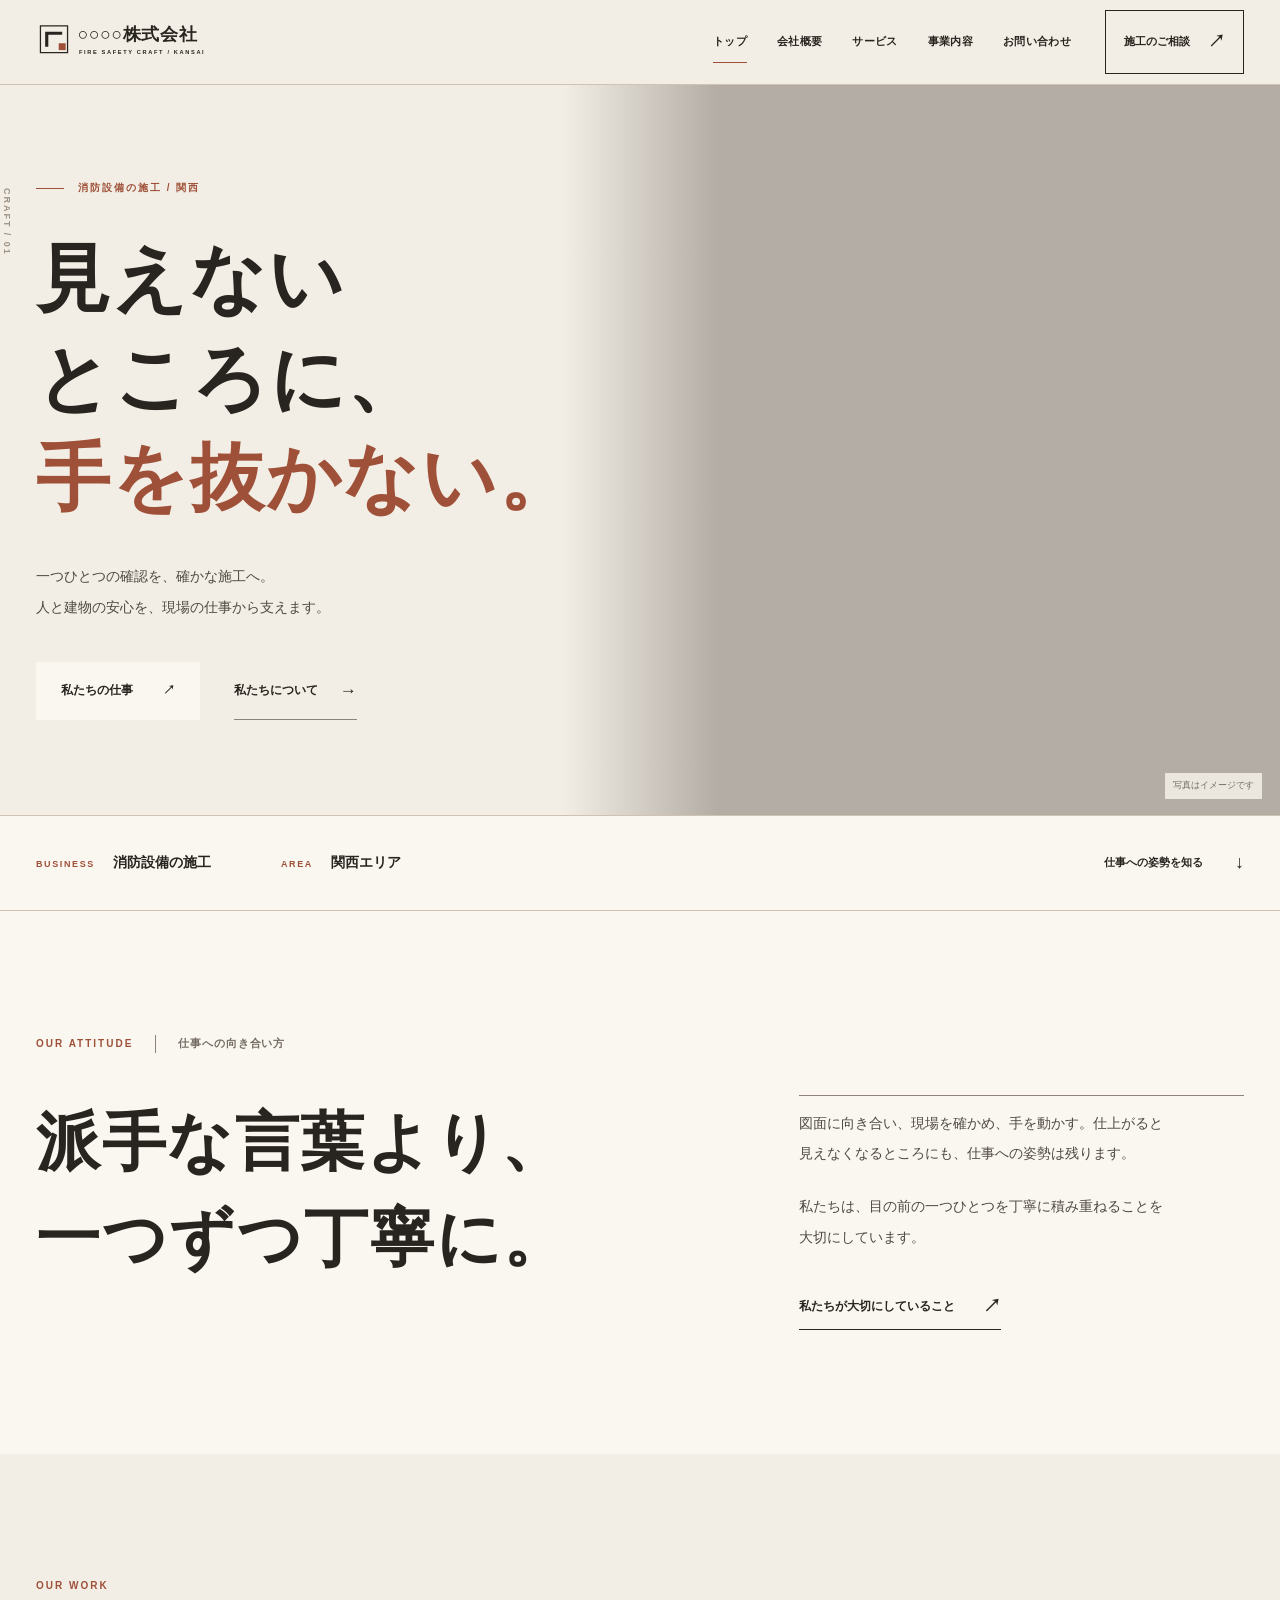
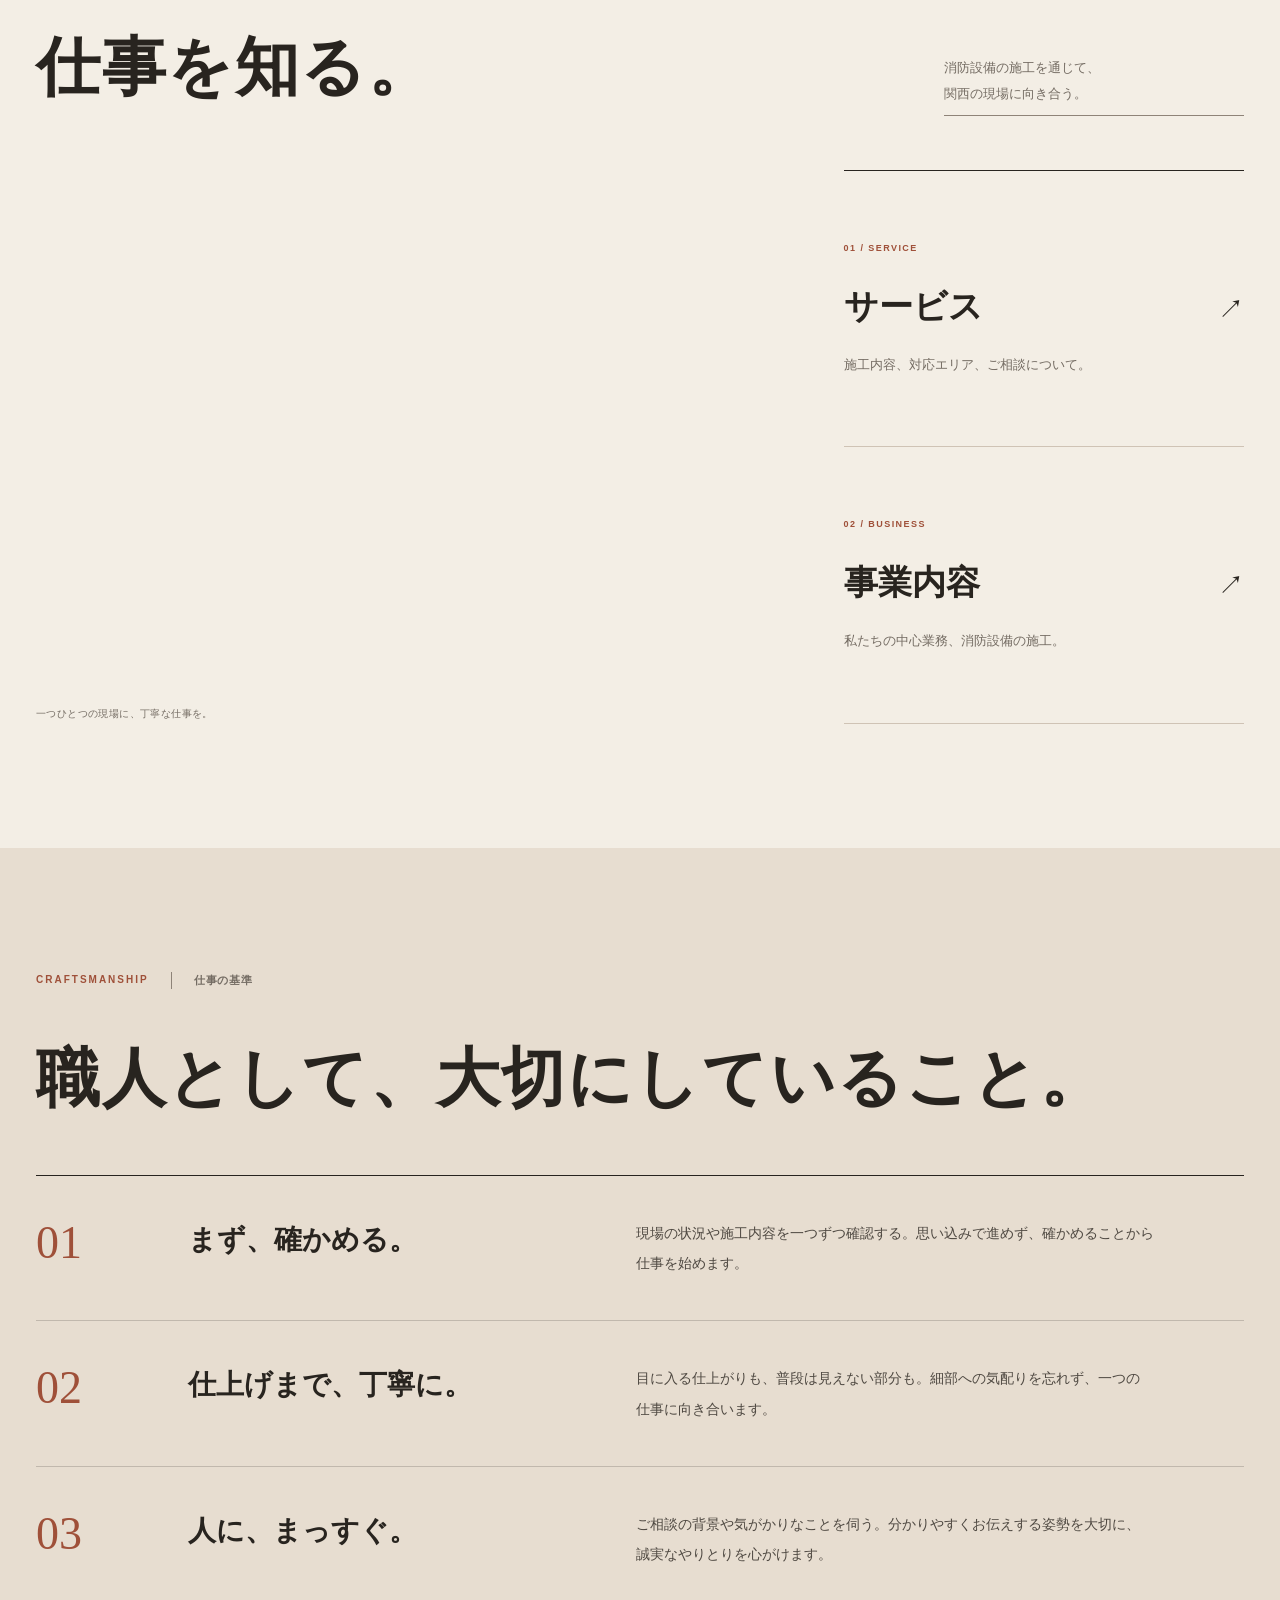
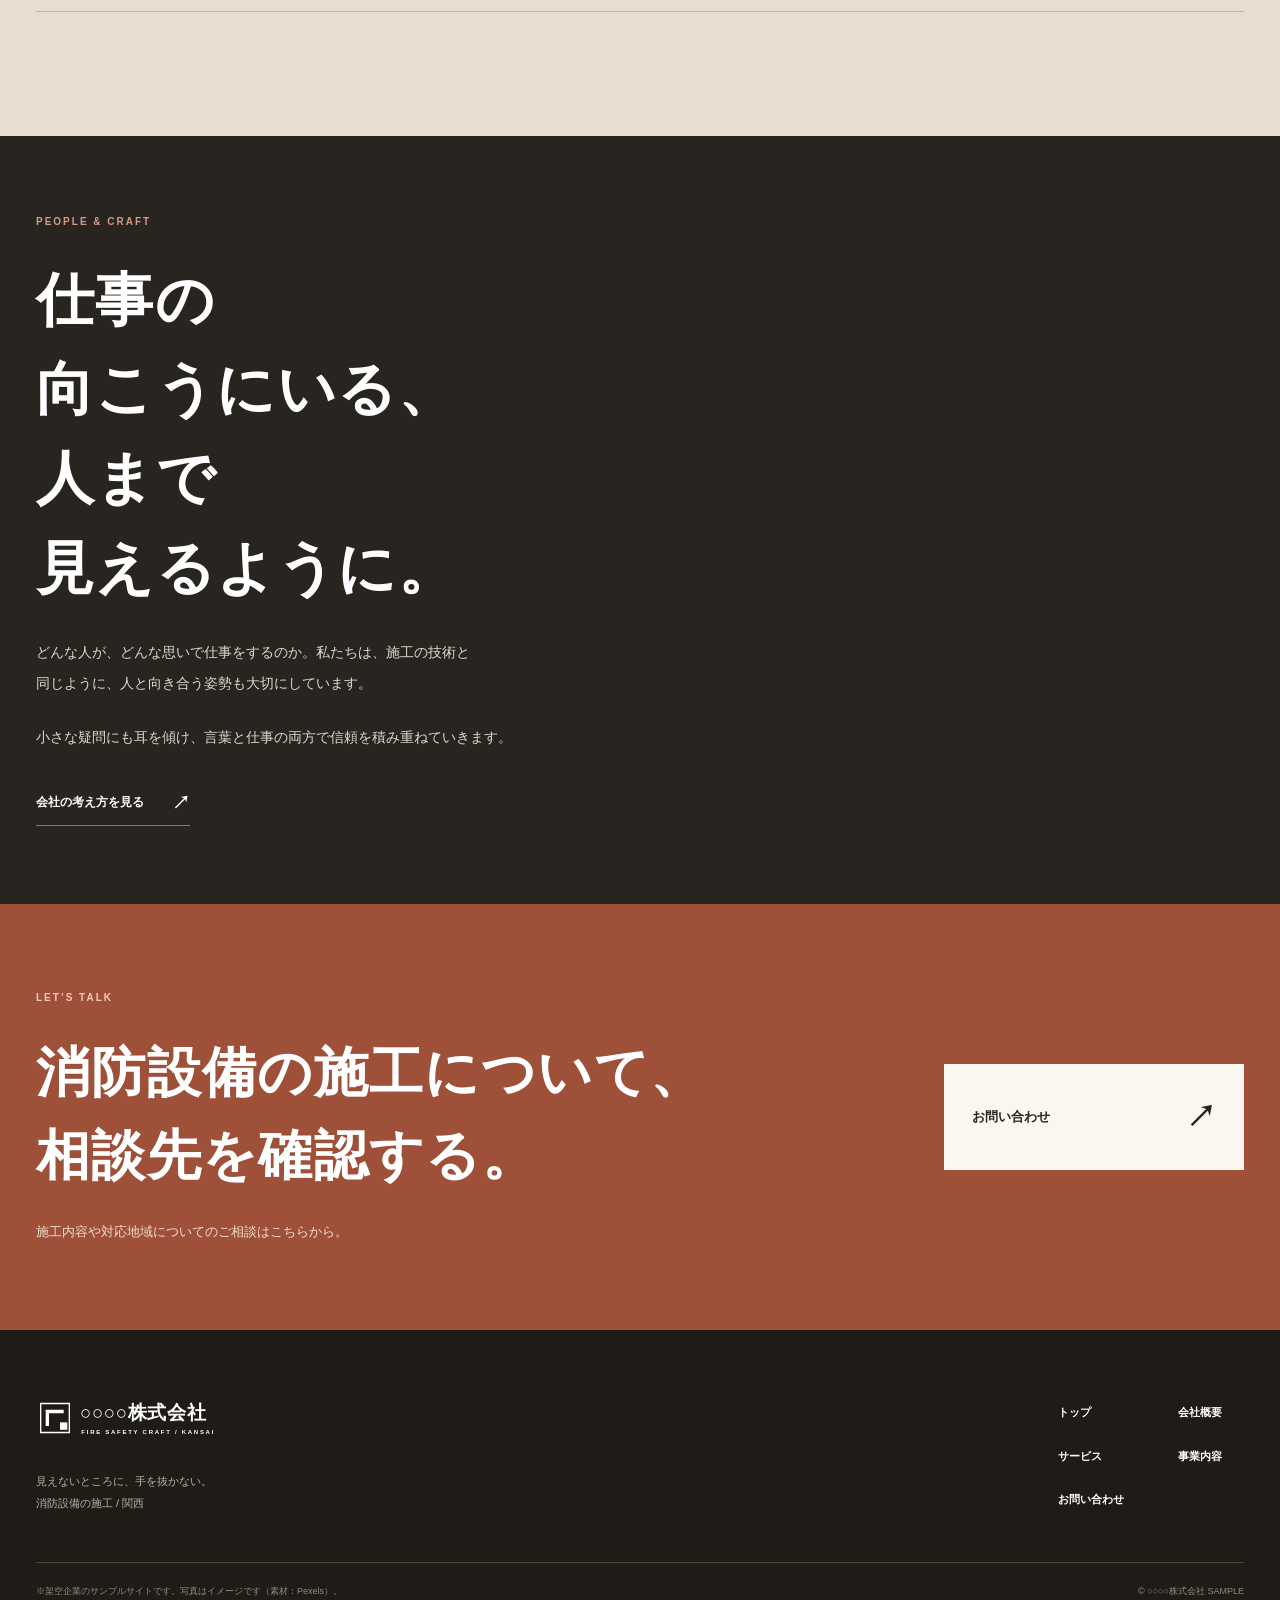
==== index.html @ c68658fa "index.html を新しい職人企業デザインへ切替" ====
<!doctype html>
<html lang="ja">
<head>
  <meta charset="utf-8">
  <meta name="viewport" content="width=device-width, initial-scale=1">
  <meta name="description" content="○○○○株式会社の消防設備施工会社サンプルサイト。関西エリアを想定した消防設備施工会社のWeb制作サンプルです。">
  <meta name="theme-color" content="#28241f">
  <title>○○○○株式会社 | 消防設備施工会社サンプル</title>
  <link rel="icon" href="assets/logo.svg?v=20260918-craft3" type="image/svg+xml">
  <link rel="stylesheet" href="css/style.css?v=20260918-craft3">
  <link rel="stylesheet" href="css/japanese-wrap.css?v=20260918-craft">
</head>
<body>
<a class="skip-link" href="#main">本文へ移動</a>
<header class="site-header">
  <div class="container header-inner">
    <a class="logo" href="index.html"><img src="assets/logo.svg?v=20260918-craft3" alt="○○○○株式会社" width="390" height="80"></a>
    <nav class="site-nav" id="site-nav" aria-label="メインナビゲーション"><a href="index.html" aria-current="page">トップ</a><a href="about.html">会社概要</a><a href="service.html">サービス</a><a href="business.html">事業内容</a><a href="contact.html">お問い合わせ</a></nav>
    <a class="header-contact" href="contact.html">施工のご相談<span aria-hidden="true">↗</span></a>
    <button class="menu-button" type="button" aria-controls="site-nav" aria-label="メニューを開閉" aria-expanded="false"><span class="menu-lines" aria-hidden="true"></span>MENU</button>
  </div>
</header>
<main id="main">
  <section class="craft-hero" aria-label="仕事への姿勢">
    <div class="hero-image" role="img" aria-label="現場で施工に向き合う職人のイメージ写真"></div>
    <div class="container hero-inner"><div class="hero-copy">
      <p class="eyebrow"><span class="eyebrow-rule" aria-hidden="true"></span>消防設備の施工 / 関西</p>
      <h1 class="jp-flow"><span class="jp-phrase"><span class="jp-part">見えない</span><wbr><span class="jp-part">ところに、</span></span><wbr><span class="jp-phrase"><em>手を抜かない。</em></span></h1>
      <p class="hero-lead">一つひとつの確認を、確かな施工へ。<br>人と建物の安心を、現場の仕事から支えます。</p>
      <div class="hero-actions"><a class="button button-light" href="business.html">私たちの仕事<span aria-hidden="true">↗</span></a><a class="hero-text-link" href="about.html">私たちについて<span aria-hidden="true">→</span></a></div>
    </div></div>
    <span class="hero-photo-credit">写真はイメージです</span>
  </section>
  <div class="hero-strip"><div class="container hero-strip-inner"><div><span>BUSINESS</span><strong>消防設備の施工</strong></div><div><span>AREA</span><strong>関西エリア</strong></div><a class="hero-strip-link" href="#philosophy">仕事への姿勢を知る<span aria-hidden="true">↓</span></a></div></div>

  <section class="section introduction" id="philosophy"><div class="container">
    <p class="eyebrow section-eyebrow">OUR ATTITUDE <span>仕事への向き合い方</span></p>
    <div class="statement-layout"><div class="philosophy-copy"><h2 class="jp-flow"><span class="jp-phrase"><span class="jp-part">派手な</span><wbr><span class="jp-part">言葉より、</span></span><wbr><span class="jp-phrase"><span class="jp-part">一つずつ</span><wbr><span class="jp-part">丁寧に。</span></span></h2></div><div class="statement-body"><p>図面に向き合い、現場を確かめ、手を動かす。仕上がると見えなくなるところにも、仕事への姿勢は残ります。</p><p>私たちは、目の前の一つひとつを丁寧に積み重ねることを大切にしています。</p><a class="text-link" href="about.html">私たちが大切にしていること<span aria-hidden="true">↗</span></a></div></div>
  </div></section>

  <section class="section work-section"><div class="container">
    <div class="section-heading"><div><p class="eyebrow">OUR WORK</p><h2 class="section-title jp-flow"><span class="jp-phrase">仕事を知る。</span></h2></div><p>消防設備の施工を通じて、<br>関西の現場に向き合う。</p></div>
    <div class="work-grid"><figure class="work-figure"><div class="work-image" role="img" aria-label="設備の施工をイメージした写真"></div><figcaption>一つひとつの現場に、丁寧な仕事を。</figcaption></figure><div class="work-links">
      <a class="work-link" href="service.html"><span class="work-number">01 / SERVICE</span><h3>サービス</h3><p>施工内容、対応エリア、ご相談について。</p><span class="work-arrow" aria-hidden="true">↗</span></a>
      <a class="work-link" href="business.html"><span class="work-number">02 / BUSINESS</span><h3>事業内容</h3><p>私たちの中心業務、消防設備の施工。</p><span class="work-arrow" aria-hidden="true">↗</span></a>
    </div></div>
  </div></section>

  <section class="section values-section"><div class="container">
    <p class="eyebrow section-eyebrow">CRAFTSMANSHIP <span>仕事の基準</span></p><h2 class="section-title jp-flow"><span class="jp-phrase">職人として、</span><wbr><span class="jp-phrase"><span class="jp-part">大切に</span><wbr><span class="jp-part">していること。</span></span></h2>
    <div class="principles">
      <article class="principle"><span class="principle-number" aria-hidden="true">01</span><h3>まず、確かめる。</h3><p>現場の状況や施工内容を一つずつ確認する。思い込みで進めず、確かめることから仕事を始めます。</p></article>
      <article class="principle"><span class="principle-number" aria-hidden="true">02</span><h3>仕上げまで、丁寧に。</h3><p>目に入る仕上がりも、普段は見えない部分も。細部への気配りを忘れず、一つの仕事に向き合います。</p></article>
      <article class="principle"><span class="principle-number" aria-hidden="true">03</span><h3>人に、まっすぐ。</h3><p>ご相談の背景や気がかりなことを伺う。分かりやすくお伝えする姿勢を大切に、誠実なやりとりを心がけます。</p></article>
    </div>
  </div></section>

  <section class="people-section"><div class="container people-grid"><div class="person-copy"><div class="person-copy-inner"><p class="eyebrow">PEOPLE & CRAFT</p><h2 class="jp-flow"><span class="jp-phrase"><span class="jp-part">仕事の</span><wbr><span class="jp-part">向こうにいる、</span></span><wbr><span class="jp-phrase"><span class="jp-part">人まで</span><wbr><span class="jp-part">見えるように。</span></span></h2><p>どんな人が、どんな思いで仕事をするのか。私たちは、施工の技術と同じように、人と向き合う姿勢も大切にしています。</p><p>小さな疑問にも耳を傾け、言葉と仕事の両方で信頼を積み重ねていきます。</p><a class="text-link text-link-light" href="about.html">会社の考え方を見る<span aria-hidden="true">↗</span></a></div></div><div class="people-photo" role="img" aria-label="仕事に向き合う職人のイメージ写真"></div></div></section>
  <section class="cta"><div class="container cta-inner"><div><p class="eyebrow">LET’S TALK</p><h2 class="jp-flow"><span class="jp-phrase"><span class="jp-part">消防設備の</span><wbr><span class="jp-part">施工について、</span></span><wbr><span class="jp-phrase"><span class="jp-part">相談先を</span><wbr><span class="jp-part">確認する。</span></span></h2><p>施工内容や対応地域についてのご相談はこちらから。</p></div><a class="action-link" href="contact.html"><span>お問い合わせ</span><span class="action-arrow" aria-hidden="true">↗</span></a></div></section>

</main>
<footer class="site-footer">
  <div class="container">
    <div class="footer-main">
      <div class="footer-brand"><a class="footer-logo" href="index.html"><img src="assets/logo.svg?v=20260918-craft3" alt="○○○○株式会社" width="390" height="80"></a><p>見えないところに、手を抜かない。<br>消防設備の施工 / 関西</p></div>
      <nav class="footer-nav" aria-label="フッターナビ"><a href="index.html" aria-current="page">トップ</a><a href="about.html">会社概要</a><a href="service.html">サービス</a><a href="business.html">事業内容</a><a href="contact.html">お問い合わせ</a></nav>
    </div>
    <div class="footer-bottom"><p>※架空企業のサンプルサイトです。写真はイメージです（素材：Pexels）。</p><p>© ○○○○株式会社 SAMPLE</p></div>
  </div>
</footer>
<script src="js/main.js"></script>
</body>
</html>
---- css/style.css ----
:root{
  --paper:#f3eee5;
  --paper-soft:#faf7f1;
  --paper-deep:#e7ddd0;
  --ink:#28241f;
  --ink-soft:#4f4942;
  --muted:#746c63;
  --rust:#9f5039;
  --rust-dark:#7e3d2c;
  --line:#cfc3b5;
  --line-dark:#8e8378;
  --white:#fffdf9;
  --max:1280px;
  --body-font:"Yu Gothic","Hiragino Kaku Gothic ProN",Meiryo,sans-serif;
  --display-font:"Yu Mincho","Hiragino Mincho ProN","Hiragino Mincho Pro",serif;
}
*{box-sizing:border-box}
html{scroll-behavior:smooth;scroll-padding-top:96px}
body{margin:0;background:var(--paper);color:var(--ink);font-family:var(--body-font);line-height:1.95;-webkit-font-smoothing:antialiased}
a{color:inherit;text-decoration:none}
img{display:block;max-width:100%;height:auto}
button,input,textarea{font:inherit}
button{cursor:pointer}
figure,dl,p{margin:0}
h1,h2,h3{margin:0;color:inherit}
h1,h2{font-family:var(--display-font);font-weight:600;letter-spacing:.025em}
h3{font-family:var(--body-font);font-weight:700}
.container{width:min(calc(100% - 72px),var(--max));margin-inline:auto}
.section{padding:124px 0}
.section-title{font-size:clamp(38px,5vw,64px);line-height:1.5}
.eyebrow{margin:0 0 26px;color:var(--rust);font-size:10px;line-height:1.6;font-weight:700;letter-spacing:.2em}
.section-eyebrow{display:flex;align-items:center;gap:22px;margin-bottom:42px;color:var(--rust)}
.section-eyebrow>span{padding-left:22px;border-left:1px solid var(--line-dark);color:var(--muted);font-size:11px;letter-spacing:.08em}
.lead{max-width:760px;margin-top:28px;color:var(--ink-soft);font-size:15px;line-height:2.15}
.sample-note{padding:16px 18px;border-left:2px solid var(--rust);background:transparent;color:var(--muted);font-size:12px;line-height:1.9}
.skip-link{position:fixed;top:10px;left:14px;z-index:1000;padding:9px 14px;background:var(--ink);color:#fff;transform:translateY(-160%)}
.skip-link:focus{transform:translateY(0)}
a:focus-visible,button:focus-visible,input:focus-visible,textarea:focus-visible{outline:3px solid var(--rust);outline-offset:4px}

.text-link{display:inline-flex;align-items:center;justify-content:space-between;gap:28px;padding:10px 0;border-bottom:1px solid currentColor;color:var(--ink);font-size:12px;font-weight:700}
.text-link span{font-size:18px;line-height:1;transition:transform .2s}
.text-link:hover span{transform:translate(3px,-3px)}
.button{display:inline-flex;align-items:center;justify-content:space-between;gap:30px;min-height:58px;padding:16px 24px;border:1px solid var(--ink);background:transparent;color:var(--ink);font-size:12px;font-weight:700}
.button-dark{background:var(--ink);color:#fff}
.button-light{background:var(--paper-soft);color:var(--ink);border-color:var(--paper-soft)}

/* header */
.site-header{position:sticky;top:0;z-index:50;background:rgba(243,238,229,.96);border-bottom:1px solid var(--line);backdrop-filter:blur(10px)}
.header-inner{display:grid;grid-template-columns:auto minmax(0,1fr) auto;align-items:center;gap:34px;min-height:84px}
.logo img{width:246px}
.site-nav{display:flex;align-items:center;justify-content:flex-end;gap:30px}
.site-nav a{position:relative;padding:31px 0;font-size:11px;font-weight:700;letter-spacing:.03em}
.site-nav a::after{content:"";position:absolute;left:0;right:0;bottom:21px;height:1px;background:var(--rust);transform:scaleX(0);transform-origin:left;transition:transform .2s}
.site-nav a:hover::after,.site-nav a[aria-current="page"]::after{transform:scaleX(1)}
.header-contact{display:inline-flex;align-items:center;gap:18px;padding:14px 18px;border:1px solid var(--ink);font-size:11px;font-weight:700;white-space:nowrap;transition:.2s}
.header-contact:hover{background:var(--ink);color:#fff}
.header-contact span{font-size:17px}
.menu-button{display:none;align-items:center;gap:9px;padding:12px 0 12px 12px;border:0;background:none;color:var(--ink);font-size:10px;font-weight:700;letter-spacing:.1em}
.menu-lines{width:21px;height:10px;border-top:1px solid currentColor;border-bottom:1px solid currentColor}

/* top hero: text and photograph are treated like an editorial spread */
.craft-hero{position:relative;min-height:730px;overflow:hidden;background:var(--paper);color:var(--ink)}
.hero-image{position:absolute;inset:0 0 0 auto;width:56%;background-color:#b7afa5;background-image:url("https://images.pexels.com/photos/8961695/pexels-photo-8961695.jpeg?auto=compress&dpr=1&w=1800");background-size:cover;background-position:center 42%;filter:saturate(.72) contrast(.96)}
.craft-hero::after{content:"";position:absolute;top:0;bottom:0;left:44%;width:12%;background:linear-gradient(90deg,var(--paper),rgba(243,238,229,0));pointer-events:none}
.hero-inner{position:relative;z-index:2;display:flex;align-items:center;min-height:730px;padding-block:92px}
.hero-copy{position:relative;width:49%;max-width:650px;padding-right:48px}
.hero-copy::before{content:"CRAFT / 01";position:absolute;left:-34px;top:8px;writing-mode:vertical-rl;color:#9d9184;font:700 9px/1 Arial,sans-serif;letter-spacing:.22em}
.hero-copy .eyebrow{display:flex;align-items:center;gap:14px;margin-bottom:34px}
.eyebrow-rule{display:block;width:28px;height:1px;background:var(--rust)}
.hero-copy h1{font-size:clamp(50px,5.8vw,80px);line-height:1.34}
.hero-copy h1 em{font-style:normal;color:var(--rust)}
.hero-lead{max-width:520px;margin-top:32px;color:var(--ink-soft);font-size:14px;line-height:2.25}
.hero-actions{display:flex;align-items:center;flex-wrap:wrap;gap:22px 34px;margin-top:38px}
.hero-text-link{display:inline-flex;align-items:center;gap:22px;padding:12px 0;border-bottom:1px solid var(--line-dark);font-size:12px;font-weight:700}
.hero-text-link span{font-size:17px}
.hero-photo-credit{position:absolute;right:18px;bottom:16px;z-index:3;padding:4px 8px;background:rgba(243,238,229,.9);color:var(--muted);font-size:9px}
.hero-strip{border-top:1px solid var(--line);border-bottom:1px solid var(--line);background:var(--paper-soft)}
.hero-strip-inner{display:flex;align-items:center;gap:70px;min-height:94px;padding-block:22px}
.hero-strip-inner>div{display:flex;align-items:baseline;gap:18px}
.hero-strip-inner>div>span{color:var(--rust);font-size:9px;font-weight:700;letter-spacing:.18em}
.hero-strip-inner strong{font-size:14px}
.hero-strip-link{display:flex;align-items:center;gap:32px;margin-left:auto;font-size:11px;font-weight:700}
.hero-strip-link span{font-size:18px}

/* editorial statement */
.introduction{background:var(--paper-soft)}
.statement-layout{display:grid;grid-template-columns:minmax(0,1.2fr) minmax(300px,.8fr);gap:96px;align-items:start}
.statement-layout>*{min-width:0}
.philosophy-copy h2,.message-copy h2{font-size:clamp(40px,5vw,64px);line-height:1.5}
.statement-body{padding-top:12px;border-top:1px solid var(--line-dark);color:var(--ink-soft);font-size:14px;line-height:2.2}
.statement-body p+p{margin-top:22px}
.statement-body .text-link{margin-top:30px}

/* work: photograph + ruled links, no cards */
.work-section{background:var(--paper)}
.section-heading{display:grid;grid-template-columns:minmax(0,1fr) 300px;gap:70px;align-items:end;margin-bottom:54px}
.section-heading>p{padding-bottom:8px;border-bottom:1px solid var(--line-dark);color:var(--muted);font-size:13px;line-height:2}
.work-grid{display:grid;grid-template-columns:minmax(0,1.3fr) minmax(320px,.7fr);gap:64px;align-items:stretch}
.work-grid>*{min-width:0}
.work-image{min-height:520px;background-image:url("https://images.pexels.com/photos/13756513/pexels-photo-13756513.jpeg?auto=compress&dpr=1&w=1800");background-size:cover;background-position:center;filter:saturate(.72)}
.work-figure figcaption{padding-top:14px;color:var(--muted);font-size:10px;letter-spacing:.04em}
.work-links{display:flex;flex-direction:column;border-top:1px solid var(--ink)}
.work-link{position:relative;display:flex;flex-direction:column;justify-content:center;flex:1;padding:32px 50px 32px 0;border-bottom:1px solid var(--line);transition:padding-left .2s,background .2s}
.work-link:hover{padding-left:14px;background:rgba(159,80,57,.04)}
.work-number{margin-bottom:16px;color:var(--rust);font-size:9px;font-weight:700;letter-spacing:.16em}
.work-link h3{font-family:var(--display-font);font-size:34px;font-weight:600}
.work-link p{margin-top:12px;color:var(--muted);font-size:13px}
.work-arrow{position:absolute;right:0;top:50%;transform:translateY(-50%);font-size:26px}

/* principles as workshop standards */
.values-section{background:var(--paper-deep)}
.principles{margin-top:48px;border-top:1px solid var(--ink)}
.principle{display:grid;grid-template-columns:110px minmax(260px,.8fr) minmax(0,1.2fr);gap:42px;padding:42px 0;border-bottom:1px solid rgba(40,36,31,.2)}
.principle>*{min-width:0}
.principle-number{color:var(--rust);font:400 46px/1.1 var(--display-font)}
.principle h3{font-family:var(--display-font);font-size:28px;font-weight:600;line-height:1.55}
.principle p{color:var(--ink-soft);font-size:14px;line-height:2.15}

/* people */
.people-section{padding:0;background:var(--ink);color:#fff}
.people-grid{display:grid;grid-template-columns:minmax(0,.92fr) minmax(0,1.08fr);min-height:650px}
.people-grid>*{min-width:0}
.people-section .person-copy{display:flex;align-items:center;padding:78px 74px 78px 0}
.person-copy-inner{width:100%;max-width:600px}
.person-copy .eyebrow{color:#d59a86}
.person-copy h2{font-size:clamp(38px,4.5vw,58px);line-height:1.55}
.person-copy p:not(.eyebrow){margin-top:24px;color:#ded8d0;font-size:14px;line-height:2.2}
.people-photo{min-height:650px;background-image:url("https://images.pexels.com/photos/21812143/pexels-photo-21812143/free-photo-of-electrician-working-with-cables.jpeg?auto=compress&dpr=1&w=1800");background-size:cover;background-position:center 28%;filter:saturate(.64) contrast(.98)}
.text-link-light{margin-top:28px;color:#fff;border-bottom-color:#827970}

/* subpage title: no navy band, just paper and scale */
.page-heading{position:relative;padding:36px 0 86px;background:var(--paper)}
.page-heading::after{content:"";position:absolute;left:0;right:0;bottom:0;height:1px;background:var(--line)}
.breadcrumbs{display:flex;align-items:center;flex-wrap:wrap;gap:12px;margin-bottom:54px;color:var(--muted);font-size:10px}
.breadcrumbs a:hover{text-decoration:underline}
.page-heading-grid{display:block}
.page-hero-copy .eyebrow{margin-bottom:18px}
.page-hero-copy h1{font-size:clamp(54px,7vw,88px);line-height:1.18}
.page-summary{width:min(46%,560px);margin:28px 0 0 auto;padding-top:18px;border-top:1px solid var(--line-dark);color:var(--ink-soft);font-size:14px;line-height:2.15}
.wide-photo{height:500px;background-size:cover;filter:saturate(.68)}
.people-wide{background-image:url("https://images.pexels.com/photos/21812143/pexels-photo-21812143/free-photo-of-electrician-working-with-cables.jpeg?auto=compress&dpr=1&w=1800");background-position:center 24%}
.installation-wide{background-image:url("https://images.pexels.com/photos/8961695/pexels-photo-8961695.jpeg?auto=compress&dpr=1&w=1800");background-position:center 42%}
.wide-figure figcaption{display:flex;justify-content:space-between;gap:20px;padding-top:12px;color:var(--muted);font-size:9px;letter-spacing:.14em}
.wide-figure figcaption span{letter-spacing:0}

/* about */
.about-intro{padding-top:56px}
.about-statement{margin-top:78px}
.profile-section{background:var(--paper-soft)}
.profile-layout{display:grid;grid-template-columns:270px minmax(0,1fr);gap:86px}
.profile-layout>*{min-width:0}
.profile-heading{position:sticky;top:118px;align-self:start}
.profile-section .sample-note{margin-bottom:28px}
.profile-sheet{border-top:1px solid var(--ink)}
.profile-row{display:grid;grid-template-columns:170px minmax(0,1fr);gap:36px;padding:24px 0;border-bottom:1px solid var(--line);font-size:13px}
.profile-row dt{font-weight:700}
.profile-row dd{margin:0;color:var(--muted);overflow-wrap:anywhere}

/* service */
.service-visual{height:430px;margin-top:54px;background-image:url("https://images.pexels.com/photos/13756513/pexels-photo-13756513.jpeg?auto=compress&dpr=1&w=1800");background-size:cover;background-position:center;filter:saturate(.68)}
.service-notes{margin-top:70px;border-top:1px solid var(--ink)}
.service-note{display:grid;grid-template-columns:200px minmax(0,1fr);gap:74px;padding:48px 0;border-bottom:1px solid var(--line)}
.service-note>*{min-width:0}
.service-note-label{color:var(--muted);font-size:11px;font-weight:700}
.service-note-label>span{display:block;margin-bottom:14px;color:var(--rust);font:400 48px/1.15 var(--display-font)}
.service-note h2{font-size:clamp(32px,4vw,50px);line-height:1.5}
.service-note p{max-width:820px;margin-top:22px;color:var(--ink-soft);font-size:14px;line-height:2.15}
.service-note aside{margin-top:22px;padding:18px 0;border-top:1px solid var(--line);color:var(--muted);font-size:12px;line-height:1.9}

/* business */
.work-detail{padding-top:56px;padding-bottom:84px}
.business-copy{padding:62px 0 0}
.business-copy-inner{max-width:1040px;margin-left:auto}
.business-copy .eyebrow{margin-bottom:20px}
.business-copy h2{font-size:clamp(40px,5vw,62px);line-height:1.5}
.business-description{display:grid;grid-template-columns:1fr 1fr;gap:64px;margin-top:34px;padding-top:28px;border-top:1px solid var(--line-dark)}
.business-description p{color:var(--ink-soft);font-size:14px;line-height:2.2}
.facts-section{padding:38px 0;background:var(--ink);color:#fff}
.business-facts{display:grid;grid-template-columns:repeat(3,minmax(0,1fr))}
.business-fact{padding:6px 34px;border-left:1px solid #615a52}
.business-fact:first-child{padding-left:0;border-left:0}
.business-fact>span{display:block;margin-bottom:9px;color:#d59a86;font-size:9px;font-weight:700;letter-spacing:.16em}
.business-fact strong{font-family:var(--display-font);font-size:18px;font-weight:600}

/* contact: read down the page instead of a standard side-by-side form */
.contact-wrap{display:block}
.contact-note{display:grid;grid-template-columns:220px minmax(260px,.7fr) minmax(0,1.3fr);gap:52px;align-items:start;padding:0 0 64px;border-bottom:1px solid var(--ink)}
.contact-note .eyebrow{margin-top:8px}
.contact-note h2{font-family:var(--display-font);font-size:38px;font-weight:600;line-height:1.5}
.contact-note>p:not(.eyebrow){color:var(--muted);font-size:13px;line-height:2.1}
.contact-data{display:grid;grid-template-columns:1fr 1fr;border-top:1px solid var(--line-dark)}
.contact-data>div{padding:18px 18px 18px 0;border-bottom:1px solid var(--line)}
.contact-data dt{color:var(--rust);font-size:9px;font-weight:700;letter-spacing:.14em}
.contact-data dd{margin:5px 0 0;font-size:13px;font-weight:700;overflow-wrap:anywhere}
.contact-form{width:min(980px,100%);margin:78px 0 0 auto}
.form-title{display:flex;align-items:end;justify-content:space-between;gap:30px;padding-bottom:24px;border-bottom:1px solid var(--ink)}
.form-title .eyebrow{margin:0}
.form-title h2{font-family:var(--display-font);font-size:42px;font-weight:600}
.form-grid{margin-top:18px}
.form-row{display:grid;grid-template-columns:190px minmax(0,1fr);gap:28px;padding:22px 0;border-bottom:1px solid var(--line)}
.form-row label{padding-top:13px;font-size:12px;font-weight:700}
.contact-form input,.contact-form textarea{display:block;width:100%;min-width:0;padding:13px 0;border:0;border-bottom:1px solid var(--line-dark);border-radius:0;background:transparent;color:var(--ink);resize:vertical}
.contact-form input:focus,.contact-form textarea:focus{outline:0;border-bottom-color:var(--rust)}
.form-actions{display:flex;align-items:center;justify-content:space-between;gap:30px;margin-top:30px}
.form-note{color:var(--muted);font-size:11px;line-height:1.8}

/* CTA */
.cta{background:var(--rust);color:#fff}
.cta-inner{display:grid;grid-template-columns:minmax(0,1fr) 300px;align-items:center;gap:80px;padding:86px 0}
.cta .eyebrow{color:#f2c9b9}
.cta h2{font-size:clamp(34px,4.4vw,54px);line-height:1.55}
.cta p:not(.eyebrow){margin-top:20px;color:#f0ddd4;font-size:13px}
.action-link{display:flex;align-items:center;justify-content:space-between;gap:28px;min-height:92px;padding:24px 28px;background:var(--paper-soft);color:var(--ink);font-size:13px;font-weight:700;transition:background .2s}
.action-link:hover{background:#fff}
.action-arrow{font-size:30px}

/* footer */
.site-footer{background:#1f1c18;color:#fff}
.footer-main{display:grid;grid-template-columns:1fr auto;gap:64px;padding:64px 0 48px}
.footer-logo img{width:260px;filter:brightness(0) invert(1)}
.footer-brand p{margin-top:22px;color:#b9b0a6;font-size:11px;line-height:2}
.footer-nav{display:grid;grid-template-columns:repeat(2,minmax(0,1fr));gap:18px 54px;padding-top:8px;font-size:11px;font-weight:700}
.footer-nav a:hover{text-decoration:underline}
.footer-bottom{display:flex;justify-content:space-between;gap:24px;padding:20px 0 26px;border-top:1px solid #4d4740;color:#938a81;font-size:9px;line-height:1.9}

@media(max-width:1080px){
  .header-inner{grid-template-columns:minmax(0,1fr) auto;min-height:78px}
  .logo img{width:222px}
  .header-contact{display:none}
  .menu-button{display:flex}
  .site-nav{display:none;position:absolute;top:100%;left:0;right:0;flex-direction:column;align-items:stretch;gap:0;padding:12px 28px 24px;background:var(--ink);color:#fff}
  .site-nav.open{display:flex}
  .site-nav a{padding:15px 0;border-bottom:1px solid #514b44}
  .site-nav a::after{display:none}
  .site-nav a[aria-current="page"]{color:#d59a86}
}
@media(max-width:980px){
  .section{padding:92px 0}
  .craft-hero{display:flex;flex-direction:column;min-height:0}
  .hero-image{position:relative;order:2;width:100%;height:480px}
  .craft-hero::after{display:none}
  .hero-inner{order:1;min-height:0;padding-block:84px}
  .hero-copy{width:100%;max-width:760px;padding-right:0}
  .hero-copy::before{display:none}
  .hero-photo-credit{bottom:16px}
  .statement-layout{grid-template-columns:1fr;gap:34px}
  .statement-body{max-width:760px}
  .section-heading{grid-template-columns:1fr;gap:26px}
  .section-heading>p{max-width:430px}
  .work-grid{grid-template-columns:1fr;gap:34px}
  .work-image{min-height:430px}
  .principle{grid-template-columns:70px minmax(0,1fr);gap:16px 28px}
  .principle-number{grid-row:span 2}
  .principle p{grid-column:2}
  .people-grid{grid-template-columns:1fr}
  .people-section .person-copy{padding:70px 0}
  .people-photo{min-height:500px}
  .page-summary{width:min(70%,620px)}
  .profile-layout{grid-template-columns:1fr;gap:34px}
  .profile-heading{position:static}
  .service-note{grid-template-columns:150px minmax(0,1fr);gap:42px}
  .contact-note{grid-template-columns:1fr 1fr;gap:30px 44px}
  .contact-note .eyebrow{grid-column:1/-1}
  .contact-data{grid-column:1/-1}
  .cta-inner{grid-template-columns:minmax(0,1fr) 250px;gap:46px}
}
@media(max-width:720px){
  .container{width:min(calc(100% - 32px),var(--max))}
  .section{padding:68px 0}
  .header-inner{min-height:70px}
  .logo img{width:184px}
  .site-nav{padding-inline:18px}
  .craft-hero .hero-inner{padding-block:62px}
  .hero-image{height:360px;background-position:62% center}
  .hero-copy .eyebrow{margin-bottom:26px}
  .hero-lead{font-size:13px}
  .hero-actions{margin-top:30px}
  .hero-strip-inner{display:grid;grid-template-columns:1fr 1fr;gap:20px;padding-block:22px}
  .hero-strip-inner>div{display:block}
  .hero-strip-inner>div>span{display:block;margin-bottom:4px}
  .hero-strip-link{grid-column:1/-1;margin:0;padding-top:16px;border-top:1px solid var(--line)}
  .section-eyebrow{gap:16px;margin-bottom:28px;flex-wrap:wrap}
  .section-eyebrow>span{padding-left:16px}
  .statement-layout{gap:26px}
  .statement-body{font-size:13px}
  .section-heading{margin-bottom:30px}
  .work-image{min-height:310px}
  .work-link{padding:28px 44px 28px 0}
  .work-link h3{font-size:30px}
  .principles{margin-top:34px}
  .principle{grid-template-columns:42px minmax(0,1fr);gap:12px 18px;padding:30px 0}
  .principle-number{font-size:34px}
  .principle h3{font-size:24px}
  .principle p{font-size:13px}
  .people-section .person-copy{padding:58px 0}
  .people-photo{min-height:380px}
  .person-copy p:not(.eyebrow){font-size:13px}
  .page-heading{padding:24px 0 52px}
  .breadcrumbs{margin-bottom:34px}
  .page-summary{width:100%;margin-top:24px;font-size:13px}
  .wide-photo{height:310px}
  .wide-figure figcaption{font-size:8px}
  .about-intro,.work-detail{padding-top:36px}
  .about-statement{margin-top:46px}
  .profile-row{grid-template-columns:1fr;gap:7px;padding:20px 0}
  .service-visual{height:280px;margin-top:32px}
  .service-notes{margin-top:40px}
  .service-note{grid-template-columns:1fr;gap:20px;padding:32px 0}
  .service-note-label{display:flex;align-items:baseline;gap:16px}
  .service-note-label>span{margin:0;font-size:34px}
  .business-copy{padding-top:34px}
  .business-description{grid-template-columns:1fr;gap:18px;margin-top:24px;padding-top:22px}
  .facts-section{padding:14px 0}
  .business-facts{grid-template-columns:1fr}
  .business-fact,.business-fact:first-child{padding:22px 0;border-left:0;border-bottom:1px solid #554f48}
  .business-fact:last-child{border-bottom:0}
  .contact-note{grid-template-columns:1fr;gap:22px;padding-bottom:46px}
  .contact-note .eyebrow,.contact-data{grid-column:auto}
  .contact-data{grid-template-columns:1fr}
  .contact-form{margin-top:54px}
  .form-title{display:block}
  .form-title .eyebrow{margin-bottom:12px}
  .form-title h2{font-size:34px}
  .form-row{grid-template-columns:1fr;gap:10px;padding:20px 0}
  .form-row label{padding:0}
  .form-actions{align-items:stretch;flex-direction:column}
  .form-actions .button{width:100%}
  .cta-inner{grid-template-columns:1fr;gap:30px;padding:60px 0}
  .action-link{min-height:76px}
  .footer-main{grid-template-columns:1fr;gap:30px;padding:42px 0 30px}
  .footer-logo img{width:232px}
  .footer-nav{gap:16px 34px}
  .footer-bottom{flex-direction:column;gap:12px;padding-bottom:24px}
}
@media(prefers-reduced-motion:reduce){
  html{scroll-behavior:auto}
  *,*::before,*::after{transition:none!important}
}
---- css/japanese-wrap.css ----
/* 日本語を文字単位で不自然に落とさず、文節に近い位置で折り返す共通ルール */
html[lang="ja"],body{line-break:strict;word-break:normal;overflow-wrap:normal;hyphens:none}

/* 回転・影・疑似要素などの装飾で横スクロール領域が広がらないようにする。
   ページ本体は常にビューポート幅いっぱいを使う。 */
html,body{width:100%;max-width:100%;overflow-x:hidden}
@supports (overflow:clip){html,body{overflow-x:clip}}
.site-header,main,.site-footer{width:100%;max-width:100%}
main>section{width:100%;max-width:100%}

@supports (word-break:auto-phrase){
  html[lang="ja"],body{word-break:auto-phrase}
  p,li,dt,dd,label,.hero-copy p,.hero-note p,.philosophy-copy p,.note-card p,.person-copy p,.page-hero-copy p,.message-copy p,.service-note p,.service-note aside,.business-copy p,.contact-note p,.form-note{word-break:auto-phrase;text-wrap:pretty}
  h1,h2,h3,.section-title{word-break:auto-phrase;text-wrap:balance}
}

.jp-flow{line-break:strict;overflow-wrap:normal;hyphens:none}

/* 大きなH1/H2は、HTMLで指定した .jp-phrase を一つの塊として扱う。
   横幅に余裕があれば同じ行に並び、入らなくなった時だけ wbr の位置で塊ごと次行へ送る。
   これによりPC/タブレット/スマホで改行位置が文字途中に散らばりにくくなる。 */
h1.jp-flow,
h2.jp-flow{
  max-width:100%;
  min-width:0;
}
h1.jp-flow .jp-phrase,
h2.jp-flow .jp-phrase{
  display:inline-block;
  max-width:100%;
  white-space:normal;
  word-break:keep-all;
  vertical-align:baseline;
}
/* 外側の意味の塊を優先し、塊自体がカラムを超える場合だけ内側の意味区切りで折り返す。 */
h1.jp-flow .jp-part,
h2.jp-flow .jp-part{display:inline-block;white-space:nowrap}
h1.jp-flow wbr,
h2.jp-flow wbr{display:inline}

/* 本文など、見出し以外の .jp-flow はブラウザの自然な日本語改行を使う。 */
@supports not (word-break:auto-phrase){
  .jp-flow:not(h1):not(h2){word-break:normal}
  .jp-flow:not(h1):not(h2) .jp-phrase{display:inline;max-width:none;white-space:normal}
  .jp-flow:not(h1):not(h2) wbr{display:inline}
}
@supports (word-break:auto-phrase){
  .jp-flow:not(h1):not(h2) .jp-phrase{display:inline;max-width:none;white-space:normal}
  .jp-flow:not(h1):not(h2) wbr{display:none}
}

/* PCでは文字サイズは元のデザイン設定を使い、文字側カラムの実幅だけを広げる。
   改行ポイント（.jp-phrase / wbr）は変更しない。 */
@media(min-width:981px){
  /* 大画面PCでは1180pxで頭打ちにせず、余っている横幅を活用する */
  :root{--max:1280px}

  /* トップ：写真側に寄りすぎていた比率を戻し、見出し側を広げる */
  .hero-journal{
    grid-template-columns:minmax(0,1.08fr) minmax(400px,.92fr);
    gap:42px;
  }

  /* 人柄紹介：右の文章カラムを広げ、左右余白も少し詰める */
  .person-story-grid{
    grid-template-columns:minmax(0,.92fr) minmax(460px,1.08fr);
  }
  .person-copy{
    padding:48px 30px;
  }
  .person-copy-inner{
    width:100%;
    max-width:none;
    min-width:0;
  }

  /* 事業内容：写真より文章側を広めに取る */
  .business-feature{
    grid-template-columns:minmax(0,.9fr) minmax(500px,1.1fr);
  }
  .business-copy{
    padding:48px 34px;
  }
  .business-copy-inner{
    width:100%;
    max-width:none;
    min-width:0;
  }
}

/* 既存のスマホ用文字サイズは維持。余白・カラム幅・意味区切りで横はみ出しを防ぐ。 */
@media(max-width:720px){
  p,li,dt,dd,label{max-width:100%}

  .business-copy,
  .business-copy-inner,
  .person-copy,
  .person-copy-inner,
  .message-copy,
  .service-note>div:last-child{
    width:100%;
    min-width:0;
    max-width:100%;
  }

  .business-copy p,
  .person-copy p,
  .message-copy p,
  .service-note p,
  .service-note aside,
  .lead,
  .sample-note{
    max-width:100%;
    word-break:normal;
    overflow-wrap:break-word;
  }

  .hero-copy h1{
    font-size:clamp(30px,8.4vw,38px);
    line-height:1.4;
    letter-spacing:0;
  }

  .section-title,
  .philosophy-copy h2,
  .message-copy h2,
  .person-copy h2,
  .business-copy h2{
    max-width:100%;
    font-size:clamp(22px,7vw,34px);
    line-height:1.5;
  }

  .cta h2{
    max-width:100%;
    font-size:clamp(22px,7vw,32px);
    line-height:1.5;
  }
}

.hero-journal>*,.hero-meta>*,.philosophy-grid>*,.work-note-head>*,.note-card,.person-story-grid>*,.page-hero-inner>*,.message-grid>*,.profile-row>*,.service-note>*,.business-feature>*,.business-facts>*,.contact-wrap>*,.form-row>*,.cta-inner>*{min-width:0}
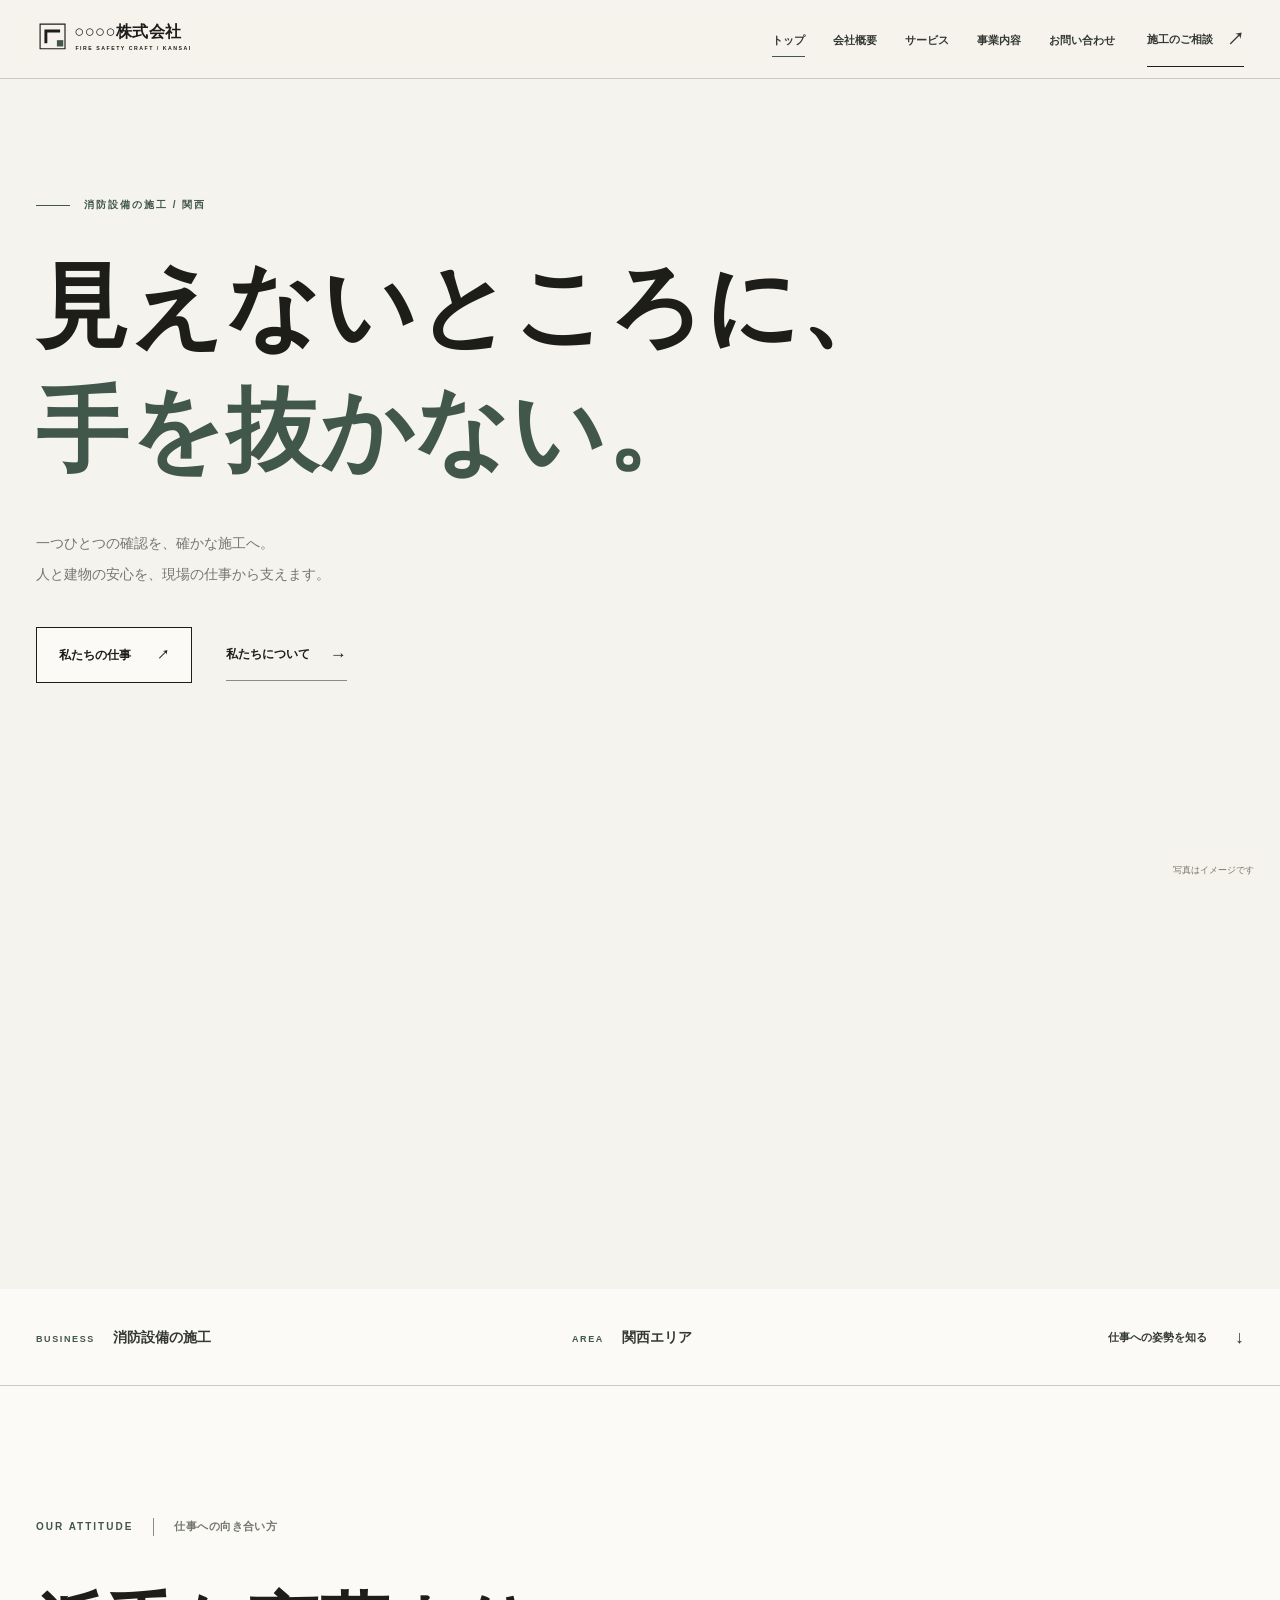
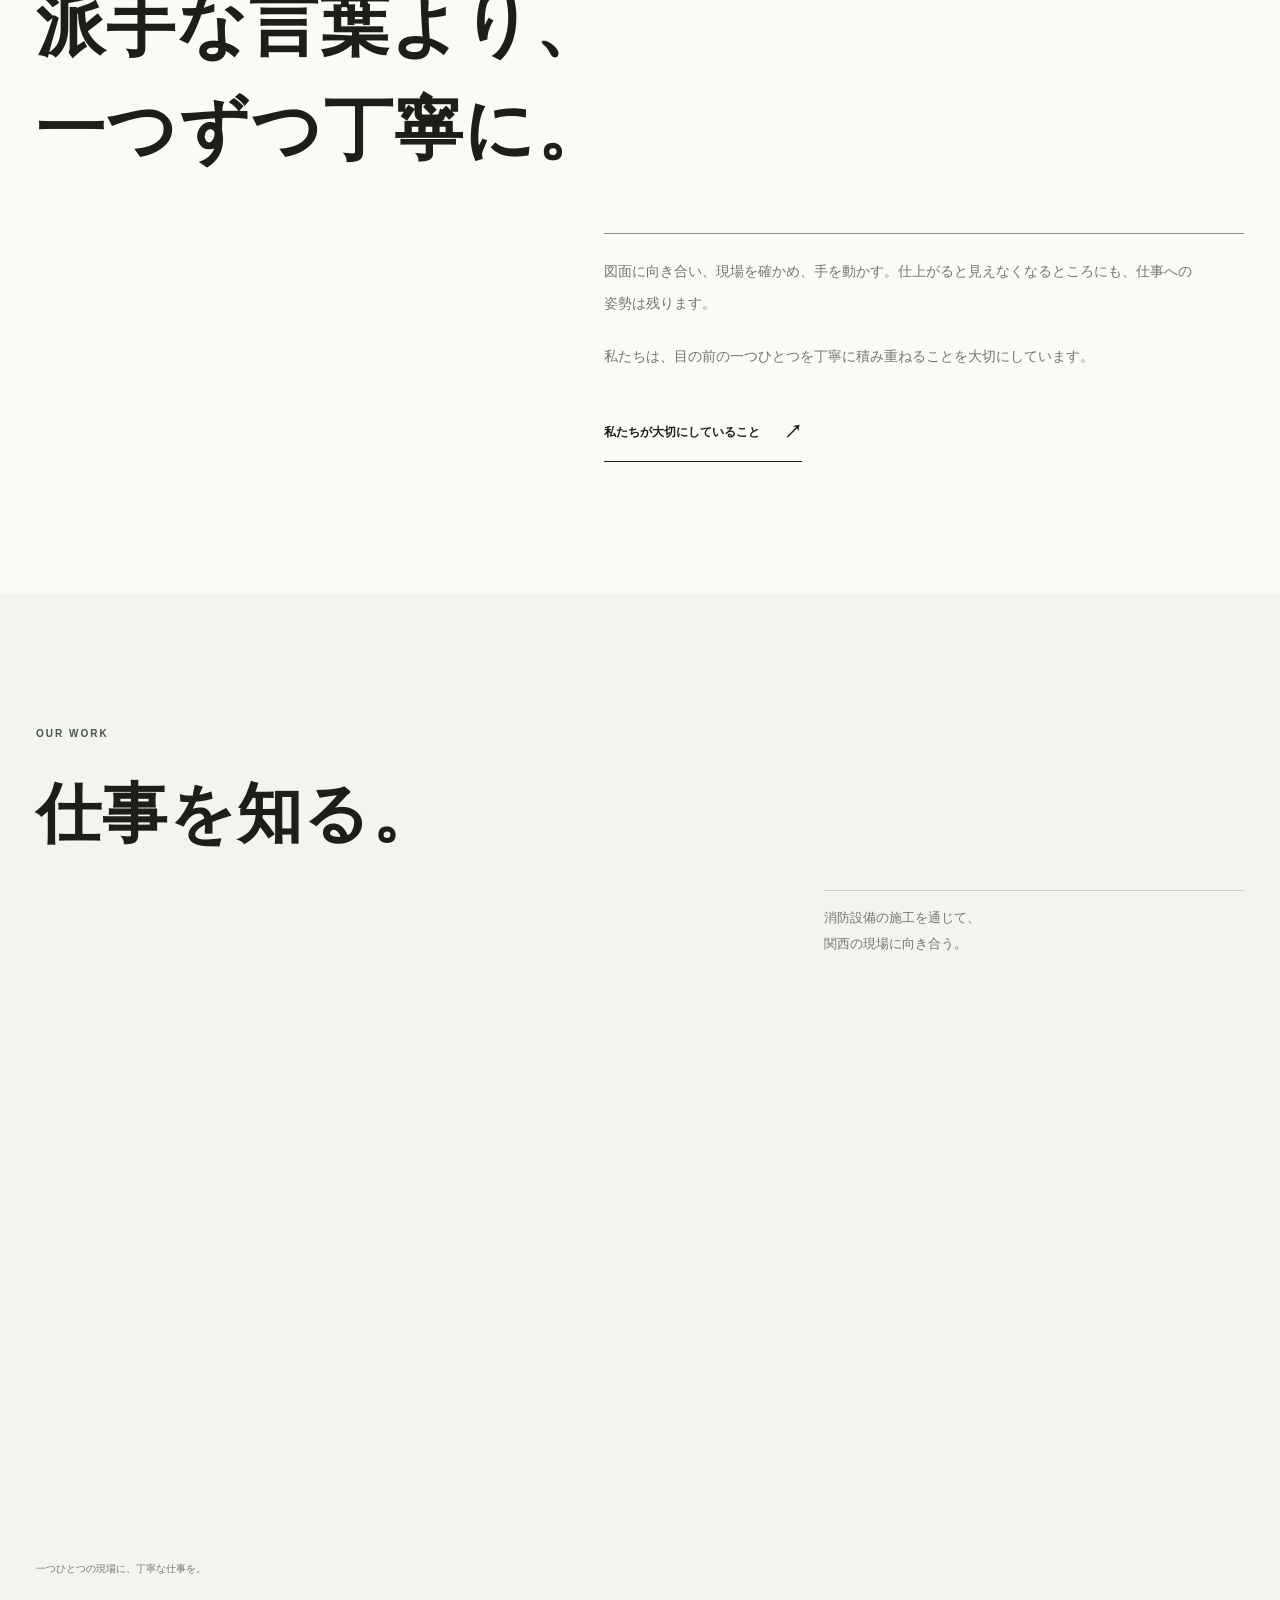
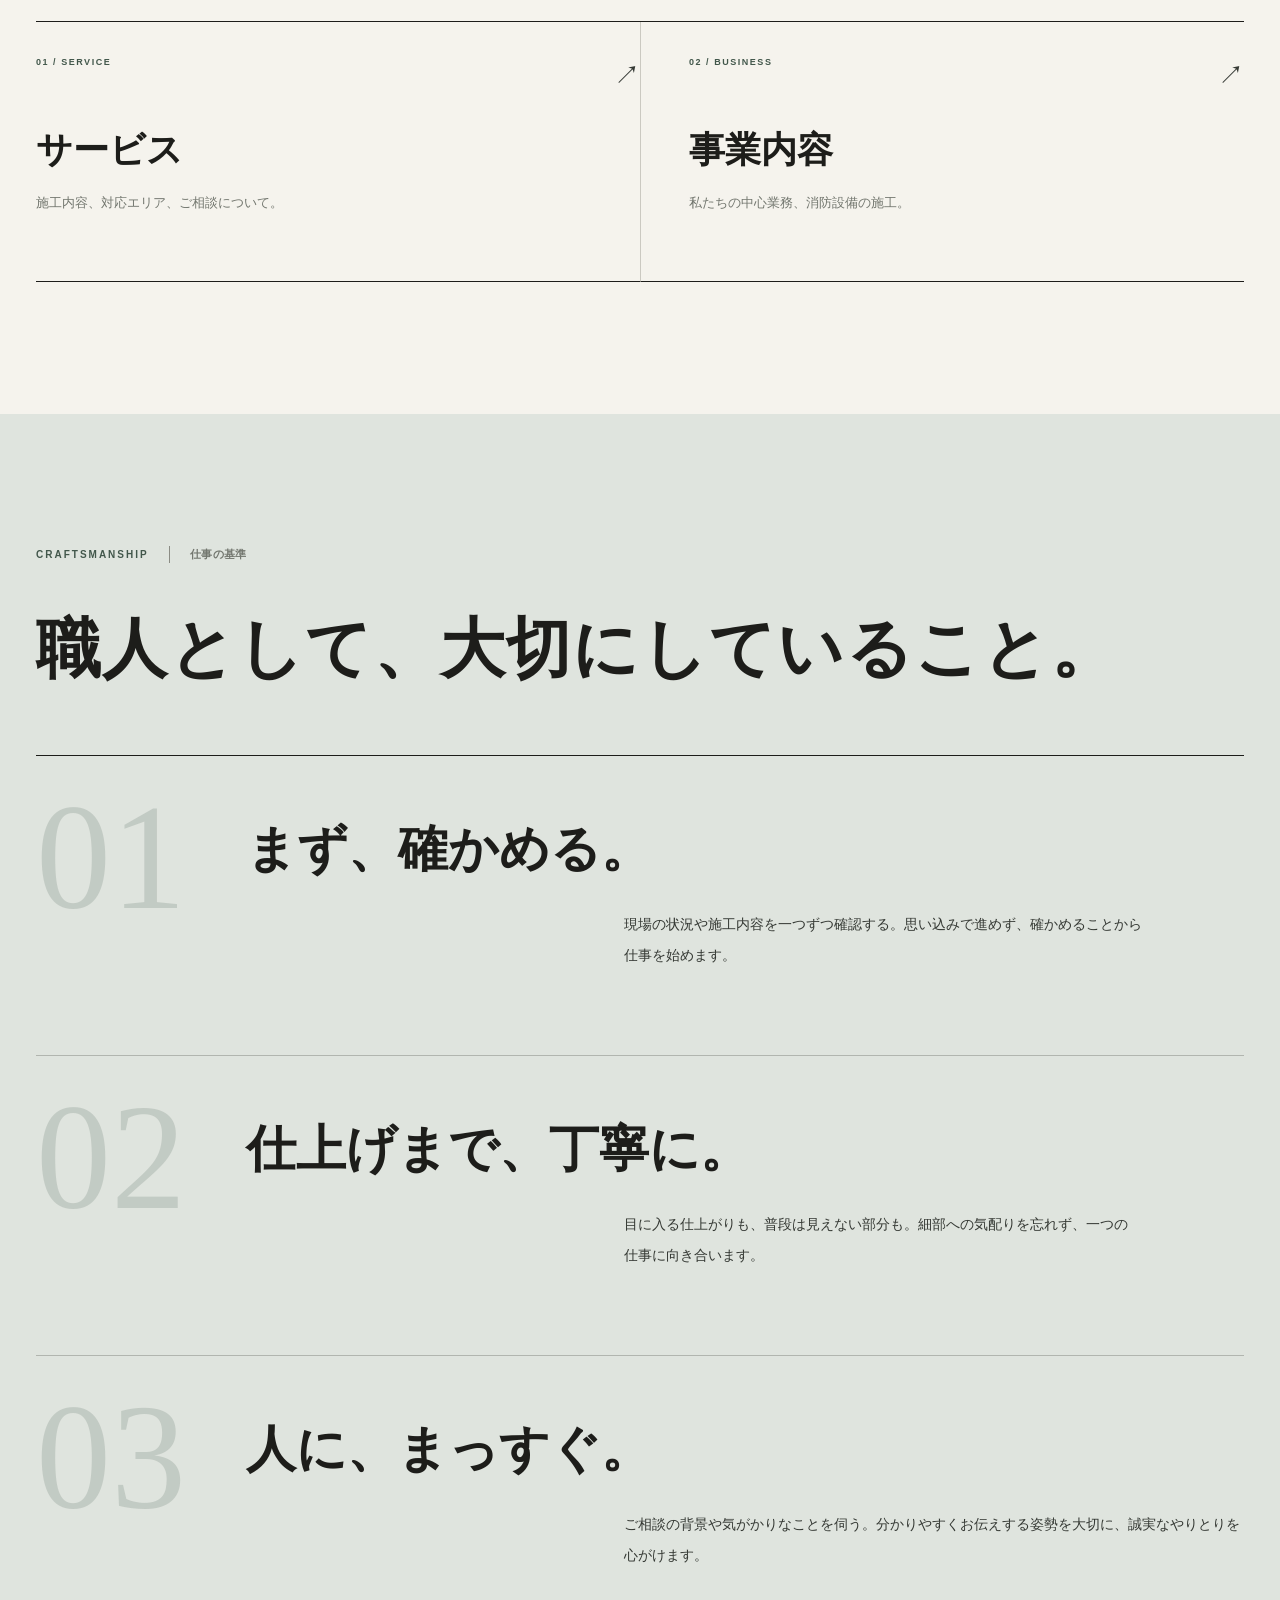
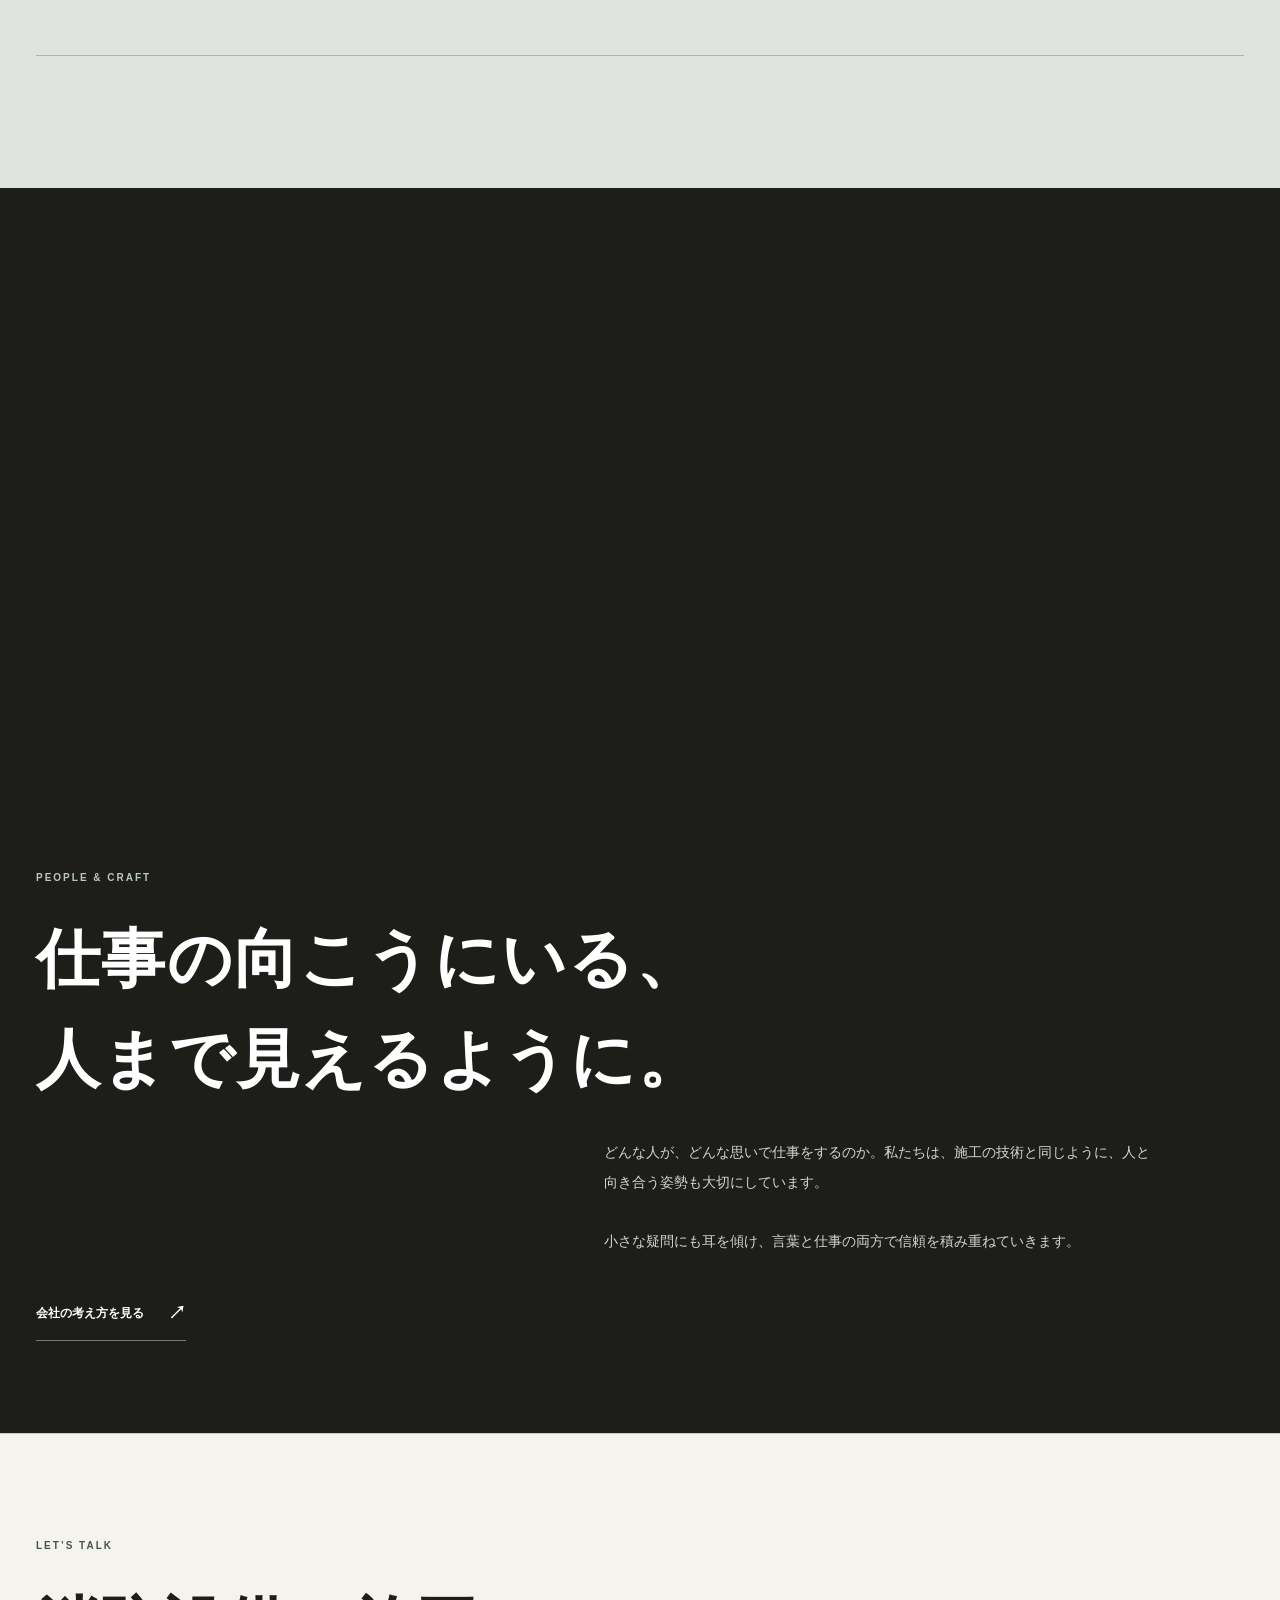
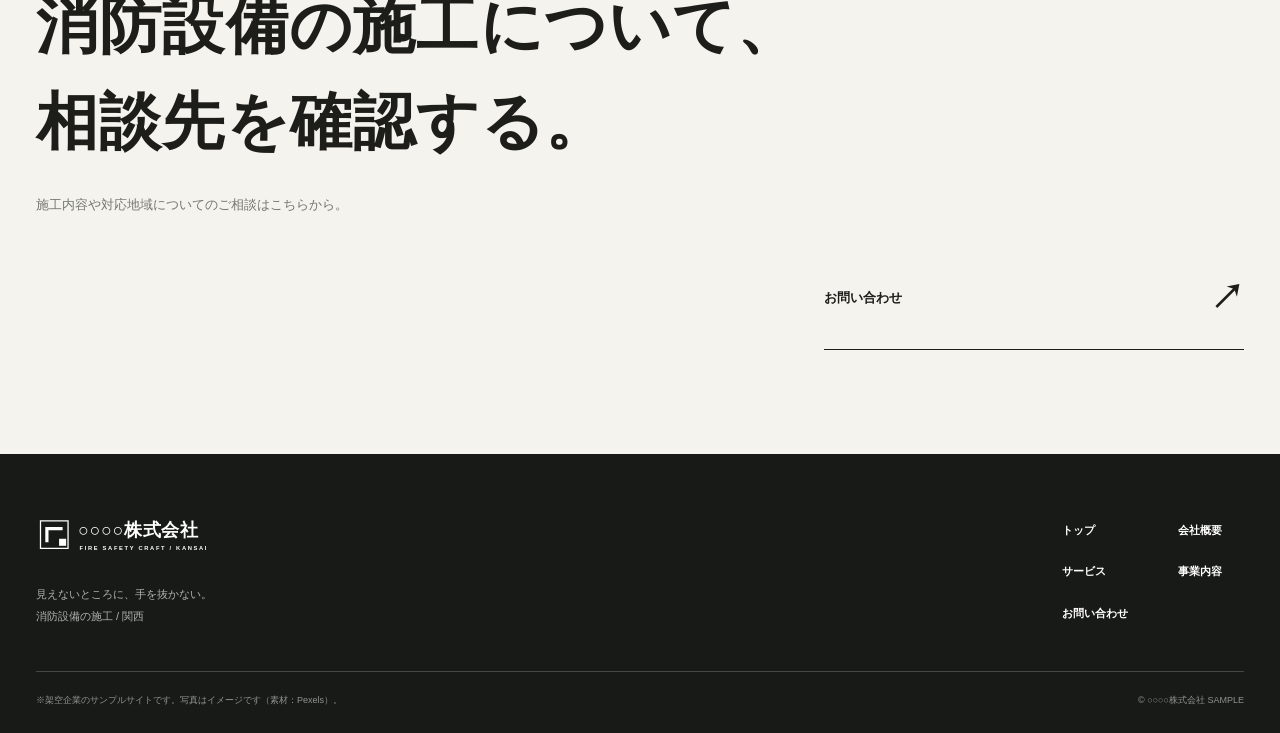
==== commit f78c6d34: "index.html をドキュメンタリー型デザインへ切替" ====
--- a/index.html
+++ b/index.html
@@ -4,17 +4,17 @@
   <meta charset="utf-8">
   <meta name="viewport" content="width=device-width, initial-scale=1">
   <meta name="description" content="○○○○株式会社の消防設備施工会社サンプルサイト。関西エリアを想定した消防設備施工会社のWeb制作サンプルです。">
-  <meta name="theme-color" content="#28241f">
+  <meta name="theme-color" content="#1d1d1a">
   <title>○○○○株式会社 | 消防設備施工会社サンプル</title>
-  <link rel="icon" href="assets/logo.svg?v=20260918-craft3" type="image/svg+xml">
-  <link rel="stylesheet" href="css/style.css?v=20260918-craft3">
+  <link rel="icon" href="assets/logo.svg?v=20260918-doc1" type="image/svg+xml">
+  <link rel="stylesheet" href="css/style.css?v=20260918-doc1">
   <link rel="stylesheet" href="css/japanese-wrap.css?v=20260918-craft">
 </head>
 <body>
 <a class="skip-link" href="#main">本文へ移動</a>
 <header class="site-header">
   <div class="container header-inner">
-    <a class="logo" href="index.html"><img src="assets/logo.svg?v=20260918-craft3" alt="○○○○株式会社" width="390" height="80"></a>
+    <a class="logo" href="index.html"><img src="assets/logo.svg?v=20260918-doc1" alt="○○○○株式会社" width="390" height="80"></a>
     <nav class="site-nav" id="site-nav" aria-label="メインナビゲーション"><a href="index.html" aria-current="page">トップ</a><a href="about.html">会社概要</a><a href="service.html">サービス</a><a href="business.html">事業内容</a><a href="contact.html">お問い合わせ</a></nav>
     <a class="header-contact" href="contact.html">施工のご相談<span aria-hidden="true">↗</span></a>
     <button class="menu-button" type="button" aria-controls="site-nav" aria-label="メニューを開閉" aria-expanded="false"><span class="menu-lines" aria-hidden="true"></span>MENU</button>
@@ -62,7 +62,7 @@
 <footer class="site-footer">
   <div class="container">
     <div class="footer-main">
-      <div class="footer-brand"><a class="footer-logo" href="index.html"><img src="assets/logo.svg?v=20260918-craft3" alt="○○○○株式会社" width="390" height="80"></a><p>見えないところに、手を抜かない。<br>消防設備の施工 / 関西</p></div>
+      <div class="footer-brand"><a class="footer-logo" href="index.html"><img src="assets/logo.svg?v=20260918-doc1" alt="○○○○株式会社" width="390" height="80"></a><p>見えないところに、手を抜かない。<br>消防設備の施工 / 関西</p></div>
       <nav class="footer-nav" aria-label="フッターナビ"><a href="index.html" aria-current="page">トップ</a><a href="about.html">会社概要</a><a href="service.html">サービス</a><a href="business.html">事業内容</a><a href="contact.html">お問い合わせ</a></nav>
     </div>
     <div class="footer-bottom"><p>※架空企業のサンプルサイトです。写真はイメージです（素材：Pexels）。</p><p>© ○○○○株式会社 SAMPLE</p></div>
--- a/css/style.css
+++ b/css/style.css
@@ -1,336 +1,322 @@
 :root{
-  --paper:#f3eee5;
-  --paper-soft:#faf7f1;
-  --paper-deep:#e7ddd0;
-  --ink:#28241f;
-  --ink-soft:#4f4942;
-  --muted:#746c63;
-  --rust:#9f5039;
-  --rust-dark:#7e3d2c;
-  --line:#cfc3b5;
-  --line-dark:#8e8378;
-  --white:#fffdf9;
-  --max:1280px;
+  --bg:#f5f3ed;
+  --paper:#fbfaf6;
+  --ink:#1d1d1a;
+  --text:#353934;
+  --muted:#73776f;
+  --green:#42574b;
+  --green-deep:#2f4037;
+  --green-pale:#dfe4de;
+  --sand:#b9a78d;
+  --line:#cbc9c1;
+  --line-dark:#8b8c84;
+  --max:1240px;
   --body-font:"Yu Gothic","Hiragino Kaku Gothic ProN",Meiryo,sans-serif;
   --display-font:"Yu Mincho","Hiragino Mincho ProN","Hiragino Mincho Pro",serif;
 }
 *{box-sizing:border-box}
-html{scroll-behavior:smooth;scroll-padding-top:96px}
-body{margin:0;background:var(--paper);color:var(--ink);font-family:var(--body-font);line-height:1.95;-webkit-font-smoothing:antialiased}
+html{scroll-behavior:smooth;scroll-padding-top:88px}
+body{margin:0;background:var(--bg);color:var(--text);font-family:var(--body-font);line-height:1.95;-webkit-font-smoothing:antialiased}
 a{color:inherit;text-decoration:none}
 img{display:block;max-width:100%;height:auto}
 button,input,textarea{font:inherit}
 button{cursor:pointer}
 figure,dl,p{margin:0}
-h1,h2,h3{margin:0;color:inherit}
-h1,h2{font-family:var(--display-font);font-weight:600;letter-spacing:.025em}
-h3{font-family:var(--body-font);font-weight:700}
+h1,h2,h3{margin:0;color:var(--ink)}
+h1,h2{font-family:var(--display-font);font-weight:600;letter-spacing:.02em}
+h3{font-weight:700}
 .container{width:min(calc(100% - 72px),var(--max));margin-inline:auto}
-.section{padding:124px 0}
-.section-title{font-size:clamp(38px,5vw,64px);line-height:1.5}
-.eyebrow{margin:0 0 26px;color:var(--rust);font-size:10px;line-height:1.6;font-weight:700;letter-spacing:.2em}
-.section-eyebrow{display:flex;align-items:center;gap:22px;margin-bottom:42px;color:var(--rust)}
-.section-eyebrow>span{padding-left:22px;border-left:1px solid var(--line-dark);color:var(--muted);font-size:11px;letter-spacing:.08em}
-.lead{max-width:760px;margin-top:28px;color:var(--ink-soft);font-size:15px;line-height:2.15}
-.sample-note{padding:16px 18px;border-left:2px solid var(--rust);background:transparent;color:var(--muted);font-size:12px;line-height:1.9}
+.section{padding:132px 0}
+.section-title{font-size:clamp(38px,5.1vw,66px);line-height:1.5}
+.eyebrow{margin:0 0 24px;color:var(--green);font-size:10px;line-height:1.6;font-weight:700;letter-spacing:.2em}
+.section-eyebrow{display:flex;align-items:center;gap:20px;margin-bottom:38px}
+.section-eyebrow>span{padding-left:20px;border-left:1px solid var(--line-dark);color:var(--muted);font-size:11px;letter-spacing:.04em}
+.lead{max-width:720px;margin-top:26px;color:var(--muted);font-size:15px;line-height:2.2}
+.sample-note{padding:14px 0;border-top:1px solid var(--line);border-bottom:1px solid var(--line);color:var(--muted);font-size:11px;line-height:1.9}
 .skip-link{position:fixed;top:10px;left:14px;z-index:1000;padding:9px 14px;background:var(--ink);color:#fff;transform:translateY(-160%)}
 .skip-link:focus{transform:translateY(0)}
-a:focus-visible,button:focus-visible,input:focus-visible,textarea:focus-visible{outline:3px solid var(--rust);outline-offset:4px}
-
-.text-link{display:inline-flex;align-items:center;justify-content:space-between;gap:28px;padding:10px 0;border-bottom:1px solid currentColor;color:var(--ink);font-size:12px;font-weight:700}
-.text-link span{font-size:18px;line-height:1;transition:transform .2s}
+a:focus-visible,button:focus-visible,input:focus-visible,textarea:focus-visible{outline:3px solid var(--green);outline-offset:4px}
+.text-link{display:inline-flex;align-items:center;gap:24px;padding:9px 0;border-bottom:1px solid currentColor;color:var(--ink);font-size:12px;font-weight:700}
+.text-link span{font-size:18px;transition:transform .2s}
 .text-link:hover span{transform:translate(3px,-3px)}
-.button{display:inline-flex;align-items:center;justify-content:space-between;gap:30px;min-height:58px;padding:16px 24px;border:1px solid var(--ink);background:transparent;color:var(--ink);font-size:12px;font-weight:700}
-.button-dark{background:var(--ink);color:#fff}
-.button-light{background:var(--paper-soft);color:var(--ink);border-color:var(--paper-soft)}
-
-/* header */
-.site-header{position:sticky;top:0;z-index:50;background:rgba(243,238,229,.96);border-bottom:1px solid var(--line);backdrop-filter:blur(10px)}
-.header-inner{display:grid;grid-template-columns:auto minmax(0,1fr) auto;align-items:center;gap:34px;min-height:84px}
-.logo img{width:246px}
-.site-nav{display:flex;align-items:center;justify-content:flex-end;gap:30px}
-.site-nav a{position:relative;padding:31px 0;font-size:11px;font-weight:700;letter-spacing:.03em}
-.site-nav a::after{content:"";position:absolute;left:0;right:0;bottom:21px;height:1px;background:var(--rust);transform:scaleX(0);transform-origin:left;transition:transform .2s}
+.button{display:inline-flex;align-items:center;justify-content:space-between;gap:26px;min-height:56px;padding:15px 22px;border:1px solid var(--ink);background:transparent;color:var(--ink);font-size:12px;font-weight:700}
+.button-light{background:var(--paper)}
+.button-dark{background:var(--green-deep);border-color:var(--green-deep);color:#fff}
+
+/* header: small and quiet, not a corporate band */
+.site-header{position:sticky;top:0;z-index:50;background:rgba(245,243,237,.95);border-bottom:1px solid var(--line);backdrop-filter:blur(10px)}
+.header-inner{display:grid;grid-template-columns:auto minmax(0,1fr) auto;align-items:center;gap:32px;min-height:78px}
+.logo img{width:226px}
+.site-nav{display:flex;justify-content:flex-end;align-items:center;gap:28px}
+.site-nav a{position:relative;padding:28px 0 25px;font-size:11px;font-weight:700}
+.site-nav a::after{content:"";position:absolute;left:0;right:0;bottom:19px;height:1px;background:var(--green);transform:scaleX(0);transform-origin:left;transition:transform .2s}
 .site-nav a:hover::after,.site-nav a[aria-current="page"]::after{transform:scaleX(1)}
-.header-contact{display:inline-flex;align-items:center;gap:18px;padding:14px 18px;border:1px solid var(--ink);font-size:11px;font-weight:700;white-space:nowrap;transition:.2s}
-.header-contact:hover{background:var(--ink);color:#fff}
+.header-contact{display:inline-flex;align-items:center;gap:14px;padding:12px 0 10px;border-bottom:1px solid var(--ink);font-size:11px;font-weight:700;white-space:nowrap}
 .header-contact span{font-size:17px}
-.menu-button{display:none;align-items:center;gap:9px;padding:12px 0 12px 12px;border:0;background:none;color:var(--ink);font-size:10px;font-weight:700;letter-spacing:.1em}
-.menu-lines{width:21px;height:10px;border-top:1px solid currentColor;border-bottom:1px solid currentColor}
-
-/* top hero: text and photograph are treated like an editorial spread */
-.craft-hero{position:relative;min-height:730px;overflow:hidden;background:var(--paper);color:var(--ink)}
-.hero-image{position:absolute;inset:0 0 0 auto;width:56%;background-color:#b7afa5;background-image:url("https://images.pexels.com/photos/8961695/pexels-photo-8961695.jpeg?auto=compress&dpr=1&w=1800");background-size:cover;background-position:center 42%;filter:saturate(.72) contrast(.96)}
-.craft-hero::after{content:"";position:absolute;top:0;bottom:0;left:44%;width:12%;background:linear-gradient(90deg,var(--paper),rgba(243,238,229,0));pointer-events:none}
-.hero-inner{position:relative;z-index:2;display:flex;align-items:center;min-height:730px;padding-block:92px}
-.hero-copy{position:relative;width:49%;max-width:650px;padding-right:48px}
-.hero-copy::before{content:"CRAFT / 01";position:absolute;left:-34px;top:8px;writing-mode:vertical-rl;color:#9d9184;font:700 9px/1 Arial,sans-serif;letter-spacing:.22em}
-.hero-copy .eyebrow{display:flex;align-items:center;gap:14px;margin-bottom:34px}
-.eyebrow-rule{display:block;width:28px;height:1px;background:var(--rust)}
-.hero-copy h1{font-size:clamp(50px,5.8vw,80px);line-height:1.34}
-.hero-copy h1 em{font-style:normal;color:var(--rust)}
-.hero-lead{max-width:520px;margin-top:32px;color:var(--ink-soft);font-size:14px;line-height:2.25}
+.menu-button{display:none;align-items:center;gap:9px;padding:12px 0;border:0;background:none;color:var(--ink);font-size:10px;font-weight:700;letter-spacing:.1em}
+.menu-lines{width:20px;height:10px;border-top:1px solid currentColor;border-bottom:1px solid currentColor}
+
+/* top: headline first, panoramic work image second */
+.craft-hero{
+  display:grid;
+  grid-template-rows:auto 520px;
+  min-height:0;
+  background:var(--bg);
+  color:var(--ink);
+  overflow:hidden;
+}
+.hero-inner{grid-row:1;display:block;min-height:0;padding:118px 0 86px}
+.hero-copy{width:min(100%,980px);max-width:none;padding:0}
+.hero-copy::before{display:none}
+.hero-copy .eyebrow{display:flex;align-items:center;gap:14px;margin-bottom:32px}
+.eyebrow-rule{width:34px;height:1px;background:var(--green)}
+.hero-copy h1{max-width:940px;font-size:clamp(54px,7.2vw,96px);line-height:1.35}
+.hero-copy h1 em{font-style:normal;color:var(--green)}
+.hero-lead{max-width:560px;margin-top:34px;color:var(--muted);font-size:14px;line-height:2.2}
 .hero-actions{display:flex;align-items:center;flex-wrap:wrap;gap:22px 34px;margin-top:38px}
-.hero-text-link{display:inline-flex;align-items:center;gap:22px;padding:12px 0;border-bottom:1px solid var(--line-dark);font-size:12px;font-weight:700}
+.hero-text-link{display:inline-flex;align-items:center;gap:20px;padding:9px 0;border-bottom:1px solid var(--line-dark);font-size:12px;font-weight:700}
 .hero-text-link span{font-size:17px}
-.hero-photo-credit{position:absolute;right:18px;bottom:16px;z-index:3;padding:4px 8px;background:rgba(243,238,229,.9);color:var(--muted);font-size:9px}
-.hero-strip{border-top:1px solid var(--line);border-bottom:1px solid var(--line);background:var(--paper-soft)}
-.hero-strip-inner{display:flex;align-items:center;gap:70px;min-height:94px;padding-block:22px}
+.hero-image{
+  position:relative;
+  inset:auto;
+  grid-row:2;
+  width:100%;
+  height:520px;
+  background-image:url("https://images.pexels.com/photos/8961695/pexels-photo-8961695.jpeg?auto=compress&dpr=1&w=2000");
+  background-size:cover;
+  background-position:center 43%;
+  filter:grayscale(.12) saturate(.7) contrast(.96);
+}
+.craft-hero::after{display:none}
+.hero-photo-credit{position:absolute;right:18px;bottom:16px;z-index:3;padding:4px 8px;background:rgba(245,243,237,.9);color:var(--muted);font-size:9px}
+.hero-strip{border-bottom:1px solid var(--line);background:var(--paper)}
+.hero-strip-inner{display:grid;grid-template-columns:1fr 1fr auto;align-items:center;gap:54px;min-height:96px;padding:22px 0}
 .hero-strip-inner>div{display:flex;align-items:baseline;gap:18px}
-.hero-strip-inner>div>span{color:var(--rust);font-size:9px;font-weight:700;letter-spacing:.18em}
+.hero-strip-inner>div>span{color:var(--green);font-size:9px;font-weight:700;letter-spacing:.18em}
 .hero-strip-inner strong{font-size:14px}
-.hero-strip-link{display:flex;align-items:center;gap:32px;margin-left:auto;font-size:11px;font-weight:700}
+.hero-strip-link{display:inline-flex;align-items:center;gap:28px;font-size:11px;font-weight:700}
 .hero-strip-link span{font-size:18px}
 
-/* editorial statement */
-.introduction{background:var(--paper-soft)}
-.statement-layout{display:grid;grid-template-columns:minmax(0,1.2fr) minmax(300px,.8fr);gap:96px;align-items:start}
-.statement-layout>*{min-width:0}
-.philosophy-copy h2,.message-copy h2{font-size:clamp(40px,5vw,64px);line-height:1.5}
-.statement-body{padding-top:12px;border-top:1px solid var(--line-dark);color:var(--ink-soft);font-size:14px;line-height:2.2}
+/* one-column documentary rhythm */
+.introduction{background:var(--paper)}
+.statement-layout{display:block}
+.philosophy-copy{max-width:960px}
+.philosophy-copy h2,.message-copy h2{font-size:clamp(42px,5.4vw,70px);line-height:1.5}
+.statement-body{width:min(100%,640px);margin:52px 0 0 auto;padding-top:22px;border-top:1px solid var(--line-dark);color:var(--muted);font-size:14px;line-height:2.25}
 .statement-body p+p{margin-top:22px}
 .statement-body .text-link{margin-top:30px}
 
-/* work: photograph + ruled links, no cards */
-.work-section{background:var(--paper)}
-.section-heading{display:grid;grid-template-columns:minmax(0,1fr) 300px;gap:70px;align-items:end;margin-bottom:54px}
-.section-heading>p{padding-bottom:8px;border-bottom:1px solid var(--line-dark);color:var(--muted);font-size:13px;line-height:2}
-.work-grid{display:grid;grid-template-columns:minmax(0,1.3fr) minmax(320px,.7fr);gap:64px;align-items:stretch}
-.work-grid>*{min-width:0}
-.work-image{min-height:520px;background-image:url("https://images.pexels.com/photos/13756513/pexels-photo-13756513.jpeg?auto=compress&dpr=1&w=1800");background-size:cover;background-position:center;filter:saturate(.72)}
-.work-figure figcaption{padding-top:14px;color:var(--muted);font-size:10px;letter-spacing:.04em}
-.work-links{display:flex;flex-direction:column;border-top:1px solid var(--ink)}
-.work-link{position:relative;display:flex;flex-direction:column;justify-content:center;flex:1;padding:32px 50px 32px 0;border-bottom:1px solid var(--line);transition:padding-left .2s,background .2s}
-.work-link:hover{padding-left:14px;background:rgba(159,80,57,.04)}
-.work-number{margin-bottom:16px;color:var(--rust);font-size:9px;font-weight:700;letter-spacing:.16em}
-.work-link h3{font-family:var(--display-font);font-size:34px;font-weight:600}
-.work-link p{margin-top:12px;color:var(--muted);font-size:13px}
-.work-arrow{position:absolute;right:0;top:50%;transform:translateY(-50%);font-size:26px}
-
-/* principles as workshop standards */
-.values-section{background:var(--paper-deep)}
-.principles{margin-top:48px;border-top:1px solid var(--ink)}
-.principle{display:grid;grid-template-columns:110px minmax(260px,.8fr) minmax(0,1.2fr);gap:42px;padding:42px 0;border-bottom:1px solid rgba(40,36,31,.2)}
-.principle>*{min-width:0}
-.principle-number{color:var(--rust);font:400 46px/1.1 var(--display-font)}
-.principle h3{font-family:var(--display-font);font-size:28px;font-weight:600;line-height:1.55}
-.principle p{color:var(--ink-soft);font-size:14px;line-height:2.15}
-
-/* people */
+/* work: picture then two chapter links; no card grid */
+.work-section{background:var(--bg)}
+.section-heading{display:block;margin-bottom:50px}
+.section-heading>div{max-width:820px}
+.section-heading>p{max-width:420px;margin:26px 0 0 auto;padding-top:14px;border-top:1px solid var(--line);color:var(--muted);font-size:13px;line-height:2}
+.work-grid{display:block}
+.work-image{min-height:540px;background-image:url("https://images.pexels.com/photos/13756513/pexels-photo-13756513.jpeg?auto=compress&dpr=1&w=2000");background-size:cover;background-position:center;filter:grayscale(.08) saturate(.65)}
+.work-figure figcaption{padding-top:12px;color:var(--muted);font-size:10px}
+.work-links{display:grid;grid-template-columns:1fr 1fr;margin-top:42px;border-top:1px solid var(--ink)}
+.work-link{position:relative;min-height:260px;padding:32px 60px 32px 0;border-bottom:1px solid var(--ink)}
+.work-link+ .work-link{padding-left:48px;border-left:1px solid var(--line)}
+.work-number{display:block;margin-bottom:54px;color:var(--green);font-size:9px;font-weight:700;letter-spacing:.17em}
+.work-link h3{font-family:var(--display-font);font-size:36px;font-weight:600;line-height:1.4}
+.work-link p{margin-top:14px;color:var(--muted);font-size:13px}
+.work-arrow{position:absolute;right:0;top:28px;font-size:26px}
+.work-link+ .work-link .work-arrow{right:0}
+
+/* standards: each one is a full-width chapter, not a repeated card/row */
+.values-section{background:var(--green-pale)}
+.principles{margin-top:56px;border-top:1px solid var(--ink)}
+.principle{position:relative;display:block;min-height:300px;padding:56px 0 58px 210px;border-bottom:1px solid rgba(29,29,26,.24);overflow:hidden}
+.principle-number{position:absolute;left:0;top:26px;color:rgba(66,87,75,.18);font:400 150px/1 var(--display-font)}
+.principle h3{font-family:var(--display-font);font-size:clamp(32px,4vw,50px);font-weight:600;line-height:1.5}
+.principle p{width:min(100%,620px);margin:22px 0 0 auto;color:var(--text);font-size:14px;line-height:2.2}
+
+/* people: photo above, story below */
 .people-section{padding:0;background:var(--ink);color:#fff}
-.people-grid{display:grid;grid-template-columns:minmax(0,.92fr) minmax(0,1.08fr);min-height:650px}
-.people-grid>*{min-width:0}
-.people-section .person-copy{display:flex;align-items:center;padding:78px 74px 78px 0}
-.person-copy-inner{width:100%;max-width:600px}
-.person-copy .eyebrow{color:#d59a86}
-.person-copy h2{font-size:clamp(38px,4.5vw,58px);line-height:1.55}
-.person-copy p:not(.eyebrow){margin-top:24px;color:#ded8d0;font-size:14px;line-height:2.2}
-.people-photo{min-height:650px;background-image:url("https://images.pexels.com/photos/21812143/pexels-photo-21812143/free-photo-of-electrician-working-with-cables.jpeg?auto=compress&dpr=1&w=1800");background-size:cover;background-position:center 28%;filter:saturate(.64) contrast(.98)}
-.text-link-light{margin-top:28px;color:#fff;border-bottom-color:#827970}
-
-/* subpage title: no navy band, just paper and scale */
-.page-heading{position:relative;padding:36px 0 86px;background:var(--paper)}
-.page-heading::after{content:"";position:absolute;left:0;right:0;bottom:0;height:1px;background:var(--line)}
-.breadcrumbs{display:flex;align-items:center;flex-wrap:wrap;gap:12px;margin-bottom:54px;color:var(--muted);font-size:10px}
+.people-grid{display:grid;grid-template-columns:1fr;min-height:0}
+.people-photo{grid-row:1;min-height:600px;background-image:url("https://images.pexels.com/photos/21812143/pexels-photo-21812143/free-photo-of-electrician-working-with-cables.jpeg?auto=compress&dpr=1&w=2000");background-size:cover;background-position:center 25%;filter:grayscale(.16) saturate(.55)}
+.people-section .person-copy{grid-row:2;display:block;padding:82px 0 92px}
+.person-copy-inner{width:min(100%,920px);max-width:none}
+.person-copy .eyebrow{color:#b9c8bf}
+.person-copy h2{color:#fff;font-size:clamp(40px,5vw,64px);line-height:1.55}
+.person-copy p:not(.eyebrow){width:min(100%,640px);margin:28px 0 0 auto;color:#d6d4cf;font-size:14px;line-height:2.2}
+.text-link-light{margin:30px 0 0 auto;color:#fff;border-bottom-color:#77776f}
+
+/* lower page masthead */
+.page-heading{padding:34px 0 76px;background:var(--bg);border-bottom:1px solid var(--line)}
+.breadcrumbs{display:flex;gap:12px;flex-wrap:wrap;margin-bottom:62px;color:var(--muted);font-size:10px}
 .breadcrumbs a:hover{text-decoration:underline}
 .page-heading-grid{display:block}
 .page-hero-copy .eyebrow{margin-bottom:18px}
-.page-hero-copy h1{font-size:clamp(54px,7vw,88px);line-height:1.18}
-.page-summary{width:min(46%,560px);margin:28px 0 0 auto;padding-top:18px;border-top:1px solid var(--line-dark);color:var(--ink-soft);font-size:14px;line-height:2.15}
-.wide-photo{height:500px;background-size:cover;filter:saturate(.68)}
-.people-wide{background-image:url("https://images.pexels.com/photos/21812143/pexels-photo-21812143/free-photo-of-electrician-working-with-cables.jpeg?auto=compress&dpr=1&w=1800");background-position:center 24%}
-.installation-wide{background-image:url("https://images.pexels.com/photos/8961695/pexels-photo-8961695.jpeg?auto=compress&dpr=1&w=1800");background-position:center 42%}
-.wide-figure figcaption{display:flex;justify-content:space-between;gap:20px;padding-top:12px;color:var(--muted);font-size:9px;letter-spacing:.14em}
+.page-hero-copy h1{font-size:clamp(58px,8vw,104px);line-height:1.16}
+.page-summary{width:min(100%,560px);margin:36px 0 0 auto;padding-top:18px;border-top:1px solid var(--line-dark);color:var(--muted);font-size:14px;line-height:2.15}
+.wide-photo{height:560px;background-size:cover;filter:grayscale(.12) saturate(.62)}
+.people-wide{background-image:url("https://images.pexels.com/photos/21812143/pexels-photo-21812143/free-photo-of-electrician-working-with-cables.jpeg?auto=compress&dpr=1&w=2000");background-position:center 24%}
+.installation-wide{background-image:url("https://images.pexels.com/photos/8961695/pexels-photo-8961695.jpeg?auto=compress&dpr=1&w=2000");background-position:center 43%}
+.wide-figure figcaption{display:flex;justify-content:space-between;gap:20px;padding-top:12px;color:var(--muted);font-size:9px;letter-spacing:.12em}
 .wide-figure figcaption span{letter-spacing:0}
 
 /* about */
-.about-intro{padding-top:56px}
-.about-statement{margin-top:78px}
-.profile-section{background:var(--paper-soft)}
-.profile-layout{display:grid;grid-template-columns:270px minmax(0,1fr);gap:86px}
-.profile-layout>*{min-width:0}
-.profile-heading{position:sticky;top:118px;align-self:start}
-.profile-section .sample-note{margin-bottom:28px}
-.profile-sheet{border-top:1px solid var(--ink)}
-.profile-row{display:grid;grid-template-columns:170px minmax(0,1fr);gap:36px;padding:24px 0;border-bottom:1px solid var(--line);font-size:13px}
+.about-intro{padding-top:52px}
+.about-statement{margin-top:80px}
+.profile-section{background:var(--paper)}
+.profile-layout{display:block}
+.profile-heading{position:static;max-width:700px;margin-bottom:48px}
+.profile-section .sample-note{max-width:900px;margin-bottom:28px}
+.profile-sheet{width:min(100%,940px);margin-left:auto;border-top:1px solid var(--ink)}
+.profile-row{display:grid;grid-template-columns:180px minmax(0,1fr);gap:38px;padding:24px 0;border-bottom:1px solid var(--line);font-size:13px}
 .profile-row dt{font-weight:700}
 .profile-row dd{margin:0;color:var(--muted);overflow-wrap:anywhere}
 
-/* service */
-.service-visual{height:430px;margin-top:54px;background-image:url("https://images.pexels.com/photos/13756513/pexels-photo-13756513.jpeg?auto=compress&dpr=1&w=1800");background-size:cover;background-position:center;filter:saturate(.68)}
+/* service: chapters stacked vertically */
+.service-visual{height:500px;margin-top:50px;background-image:url("https://images.pexels.com/photos/13756513/pexels-photo-13756513.jpeg?auto=compress&dpr=1&w=2000");background-size:cover;background-position:center;filter:grayscale(.08) saturate(.62)}
 .service-notes{margin-top:70px;border-top:1px solid var(--ink)}
-.service-note{display:grid;grid-template-columns:200px minmax(0,1fr);gap:74px;padding:48px 0;border-bottom:1px solid var(--line)}
-.service-note>*{min-width:0}
-.service-note-label{color:var(--muted);font-size:11px;font-weight:700}
-.service-note-label>span{display:block;margin-bottom:14px;color:var(--rust);font:400 48px/1.15 var(--display-font)}
-.service-note h2{font-size:clamp(32px,4vw,50px);line-height:1.5}
-.service-note p{max-width:820px;margin-top:22px;color:var(--ink-soft);font-size:14px;line-height:2.15}
-.service-note aside{margin-top:22px;padding:18px 0;border-top:1px solid var(--line);color:var(--muted);font-size:12px;line-height:1.9}
+.service-note{position:relative;display:block;min-height:360px;padding:56px 0 58px 190px;border-bottom:1px solid var(--line)}
+.service-note-label{position:absolute;left:0;top:50px;color:var(--muted);font-size:11px;font-weight:700}
+.service-note-label>span{display:block;margin-bottom:6px;color:rgba(66,87,75,.28);font:400 88px/1 var(--display-font)}
+.service-note h2{font-size:clamp(34px,4.3vw,54px);line-height:1.5}
+.service-note p{width:min(100%,760px);margin:24px 0 0 auto;color:var(--text);font-size:14px;line-height:2.2}
+.service-note aside{width:min(100%,760px);margin:22px 0 0 auto;padding:16px 0;border-top:1px solid var(--line);color:var(--muted);font-size:12px;line-height:1.9}
 
 /* business */
-.work-detail{padding-top:56px;padding-bottom:84px}
-.business-copy{padding:62px 0 0}
-.business-copy-inner{max-width:1040px;margin-left:auto}
-.business-copy .eyebrow{margin-bottom:20px}
-.business-copy h2{font-size:clamp(40px,5vw,62px);line-height:1.5}
-.business-description{display:grid;grid-template-columns:1fr 1fr;gap:64px;margin-top:34px;padding-top:28px;border-top:1px solid var(--line-dark)}
-.business-description p{color:var(--ink-soft);font-size:14px;line-height:2.2}
-.facts-section{padding:38px 0;background:var(--ink);color:#fff}
-.business-facts{display:grid;grid-template-columns:repeat(3,minmax(0,1fr))}
-.business-fact{padding:6px 34px;border-left:1px solid #615a52}
-.business-fact:first-child{padding-left:0;border-left:0}
-.business-fact>span{display:block;margin-bottom:9px;color:#d59a86;font-size:9px;font-weight:700;letter-spacing:.16em}
-.business-fact strong{font-family:var(--display-font);font-size:18px;font-weight:600}
-
-/* contact: read down the page instead of a standard side-by-side form */
+.work-detail{padding-top:52px;padding-bottom:92px}
+.work-detail .business-copy{padding:70px 0 0}
+.business-copy-inner{max-width:1080px;margin-left:auto}
+.business-copy h2{font-size:clamp(42px,5.4vw,68px);line-height:1.5}
+.business-description{display:block;width:min(100%,720px);margin:40px 0 0 auto;padding-top:24px;border-top:1px solid var(--line-dark)}
+.business-description p{color:var(--muted);font-size:14px;line-height:2.2}
+.business-description p+p{margin-top:20px}
+.facts-section{padding:0;background:var(--paper);color:var(--ink)}
+.business-facts{display:block;border-top:1px solid var(--ink)}
+.business-fact{display:grid;grid-template-columns:180px minmax(0,1fr);gap:36px;padding:26px 0;border-bottom:1px solid var(--line)}
+.business-fact>span{color:var(--green);font-size:9px;font-weight:700;letter-spacing:.16em}
+.business-fact strong{font-family:var(--display-font);font-size:20px;font-weight:600}
+
+/* contact: one calm vertical page */
 .contact-wrap{display:block}
-.contact-note{display:grid;grid-template-columns:220px minmax(260px,.7fr) minmax(0,1.3fr);gap:52px;align-items:start;padding:0 0 64px;border-bottom:1px solid var(--ink)}
-.contact-note .eyebrow{margin-top:8px}
-.contact-note h2{font-family:var(--display-font);font-size:38px;font-weight:600;line-height:1.5}
-.contact-note>p:not(.eyebrow){color:var(--muted);font-size:13px;line-height:2.1}
-.contact-data{display:grid;grid-template-columns:1fr 1fr;border-top:1px solid var(--line-dark)}
+.contact-note{display:block;max-width:900px;padding:0 0 62px;border-bottom:1px solid var(--ink)}
+.contact-note h2{font-family:var(--display-font);font-size:42px;font-weight:600;line-height:1.5}
+.contact-note>p:not(.eyebrow){width:min(100%,620px);margin:24px 0 0;color:var(--muted);font-size:13px;line-height:2.1}
+.contact-data{display:grid;grid-template-columns:1fr 1fr;margin-top:42px;border-top:1px solid var(--line-dark)}
 .contact-data>div{padding:18px 18px 18px 0;border-bottom:1px solid var(--line)}
-.contact-data dt{color:var(--rust);font-size:9px;font-weight:700;letter-spacing:.14em}
+.contact-data dt{color:var(--green);font-size:9px;font-weight:700;letter-spacing:.14em}
 .contact-data dd{margin:5px 0 0;font-size:13px;font-weight:700;overflow-wrap:anywhere}
-.contact-form{width:min(980px,100%);margin:78px 0 0 auto}
-.form-title{display:flex;align-items:end;justify-content:space-between;gap:30px;padding-bottom:24px;border-bottom:1px solid var(--ink)}
-.form-title .eyebrow{margin:0}
+.contact-form{width:min(100%,900px);margin:74px 0 0 auto}
+.form-title{display:block;padding-bottom:24px;border-bottom:1px solid var(--ink)}
 .form-title h2{font-family:var(--display-font);font-size:42px;font-weight:600}
-.form-grid{margin-top:18px}
-.form-row{display:grid;grid-template-columns:190px minmax(0,1fr);gap:28px;padding:22px 0;border-bottom:1px solid var(--line)}
-.form-row label{padding-top:13px;font-size:12px;font-weight:700}
-.contact-form input,.contact-form textarea{display:block;width:100%;min-width:0;padding:13px 0;border:0;border-bottom:1px solid var(--line-dark);border-radius:0;background:transparent;color:var(--ink);resize:vertical}
-.contact-form input:focus,.contact-form textarea:focus{outline:0;border-bottom-color:var(--rust)}
-.form-actions{display:flex;align-items:center;justify-content:space-between;gap:30px;margin-top:30px}
-.form-note{color:var(--muted);font-size:11px;line-height:1.8}
-
-/* CTA */
-.cta{background:var(--rust);color:#fff}
-.cta-inner{display:grid;grid-template-columns:minmax(0,1fr) 300px;align-items:center;gap:80px;padding:86px 0}
-.cta .eyebrow{color:#f2c9b9}
-.cta h2{font-size:clamp(34px,4.4vw,54px);line-height:1.55}
-.cta p:not(.eyebrow){margin-top:20px;color:#f0ddd4;font-size:13px}
-.action-link{display:flex;align-items:center;justify-content:space-between;gap:28px;min-height:92px;padding:24px 28px;background:var(--paper-soft);color:var(--ink);font-size:13px;font-weight:700;transition:background .2s}
-.action-link:hover{background:#fff}
-.action-arrow{font-size:30px}
+.form-grid{margin-top:16px}
+.form-row{display:block;padding:22px 0;border-bottom:1px solid var(--line)}
+.form-row label{display:block;margin-bottom:10px;font-size:12px;font-weight:700}
+.contact-form input,.contact-form textarea{display:block;width:100%;padding:12px 0;border:0;border-bottom:1px solid var(--line-dark);border-radius:0;background:transparent;color:var(--ink);resize:vertical}
+.contact-form input:focus,.contact-form textarea:focus{outline:0;border-bottom-color:var(--green)}
+.form-actions{display:block;margin-top:28px}
+.form-note{margin-bottom:22px;color:var(--muted);font-size:11px;line-height:1.8}
+
+/* end note instead of colored CTA band */
+.cta{background:var(--bg);color:var(--ink);border-top:1px solid var(--line)}
+.cta-inner{display:block;padding:104px 0}
+.cta .eyebrow{color:var(--green)}
+.cta h2{max-width:930px;font-size:clamp(38px,5vw,62px);line-height:1.55}
+.cta p:not(.eyebrow){margin-top:22px;color:var(--muted);font-size:13px}
+.action-link{display:flex;align-items:center;justify-content:space-between;width:min(100%,420px);min-height:88px;margin:44px 0 0 auto;padding:0 0 16px;border-bottom:1px solid var(--ink);background:transparent;color:var(--ink);font-size:13px;font-weight:700}
+.action-arrow{font-size:34px}
 
 /* footer */
-.site-footer{background:#1f1c18;color:#fff}
-.footer-main{display:grid;grid-template-columns:1fr auto;gap:64px;padding:64px 0 48px}
-.footer-logo img{width:260px;filter:brightness(0) invert(1)}
-.footer-brand p{margin-top:22px;color:#b9b0a6;font-size:11px;line-height:2}
-.footer-nav{display:grid;grid-template-columns:repeat(2,minmax(0,1fr));gap:18px 54px;padding-top:8px;font-size:11px;font-weight:700}
+.site-footer{background:#181a17;color:#fff}
+.footer-main{display:grid;grid-template-columns:1fr auto;gap:64px;padding:58px 0 44px}
+.footer-logo img{width:250px;filter:brightness(0) invert(1)}
+.footer-brand p{margin-top:20px;color:#aeb3ad;font-size:11px;line-height:2}
+.footer-nav{display:grid;grid-template-columns:repeat(2,minmax(0,1fr));gap:17px 50px;padding-top:8px;font-size:11px;font-weight:700}
 .footer-nav a:hover{text-decoration:underline}
-.footer-bottom{display:flex;justify-content:space-between;gap:24px;padding:20px 0 26px;border-top:1px solid #4d4740;color:#938a81;font-size:9px;line-height:1.9}
+.footer-bottom{display:flex;justify-content:space-between;gap:24px;padding:20px 0 24px;border-top:1px solid #444842;color:#8f958e;font-size:9px;line-height:1.9}
 
 @media(max-width:1080px){
-  .header-inner{grid-template-columns:minmax(0,1fr) auto;min-height:78px}
-  .logo img{width:222px}
+  .header-inner{grid-template-columns:minmax(0,1fr) auto;min-height:74px}
+  .logo img{width:210px}
   .header-contact{display:none}
   .menu-button{display:flex}
-  .site-nav{display:none;position:absolute;top:100%;left:0;right:0;flex-direction:column;align-items:stretch;gap:0;padding:12px 28px 24px;background:var(--ink);color:#fff}
+  .site-nav{display:none;position:absolute;top:100%;left:0;right:0;flex-direction:column;align-items:stretch;gap:0;padding:12px 28px 24px;background:#181a17;color:#fff}
   .site-nav.open{display:flex}
-  .site-nav a{padding:15px 0;border-bottom:1px solid #514b44}
+  .site-nav a{padding:15px 0;border-bottom:1px solid #4b4f49}
   .site-nav a::after{display:none}
-  .site-nav a[aria-current="page"]{color:#d59a86}
+  .site-nav a[aria-current="page"]{color:#b9c8bf}
 }
 @media(max-width:980px){
-  .section{padding:92px 0}
-  .craft-hero{display:flex;flex-direction:column;min-height:0}
-  .hero-image{position:relative;order:2;width:100%;height:480px}
-  .craft-hero::after{display:none}
-  .hero-inner{order:1;min-height:0;padding-block:84px}
-  .hero-copy{width:100%;max-width:760px;padding-right:0}
-  .hero-copy::before{display:none}
-  .hero-photo-credit{bottom:16px}
-  .statement-layout{grid-template-columns:1fr;gap:34px}
-  .statement-body{max-width:760px}
-  .section-heading{grid-template-columns:1fr;gap:26px}
-  .section-heading>p{max-width:430px}
-  .work-grid{grid-template-columns:1fr;gap:34px}
-  .work-image{min-height:430px}
-  .principle{grid-template-columns:70px minmax(0,1fr);gap:16px 28px}
-  .principle-number{grid-row:span 2}
-  .principle p{grid-column:2}
-  .people-grid{grid-template-columns:1fr}
-  .people-section .person-copy{padding:70px 0}
+  .section{padding:94px 0}
+  .craft-hero{grid-template-rows:auto 440px}
+  .hero-image{height:440px}
+  .work-links{grid-template-columns:1fr}
+  .work-link+ .work-link{padding-left:0;border-left:0}
+  .principle{padding-left:150px}
+  .principle-number{font-size:116px}
   .people-photo{min-height:500px}
-  .page-summary{width:min(70%,620px)}
-  .profile-layout{grid-template-columns:1fr;gap:34px}
-  .profile-heading{position:static}
-  .service-note{grid-template-columns:150px minmax(0,1fr);gap:42px}
-  .contact-note{grid-template-columns:1fr 1fr;gap:30px 44px}
-  .contact-note .eyebrow{grid-column:1/-1}
-  .contact-data{grid-column:1/-1}
-  .cta-inner{grid-template-columns:minmax(0,1fr) 250px;gap:46px}
+  .page-summary{margin-left:0}
+  .profile-sheet{margin-left:0}
+  .service-note{padding-left:150px}
+  .business-copy-inner{margin-left:0}
+  .business-description{margin-left:0}
+  .contact-form{margin-left:0}
+  .action-link{margin-left:0}
 }
 @media(max-width:720px){
   .container{width:min(calc(100% - 32px),var(--max))}
   .section{padding:68px 0}
-  .header-inner{min-height:70px}
-  .logo img{width:184px}
+  .header-inner{min-height:68px}
+  .logo img{width:180px}
   .site-nav{padding-inline:18px}
-  .craft-hero .hero-inner{padding-block:62px}
-  .hero-image{height:360px;background-position:62% center}
-  .hero-copy .eyebrow{margin-bottom:26px}
+  .craft-hero{grid-template-rows:auto 300px}
+  .hero-inner{padding:66px 0 54px}
+  .hero-image{height:300px;background-position:61% center}
+  .hero-copy .eyebrow{margin-bottom:24px}
   .hero-lead{font-size:13px}
-  .hero-actions{margin-top:30px}
-  .hero-strip-inner{display:grid;grid-template-columns:1fr 1fr;gap:20px;padding-block:22px}
+  .hero-actions{margin-top:28px}
+  .hero-strip-inner{grid-template-columns:1fr 1fr;gap:20px;padding:20px 0}
   .hero-strip-inner>div{display:block}
   .hero-strip-inner>div>span{display:block;margin-bottom:4px}
-  .hero-strip-link{grid-column:1/-1;margin:0;padding-top:16px;border-top:1px solid var(--line)}
-  .section-eyebrow{gap:16px;margin-bottom:28px;flex-wrap:wrap}
-  .section-eyebrow>span{padding-left:16px}
-  .statement-layout{gap:26px}
-  .statement-body{font-size:13px}
-  .section-heading{margin-bottom:30px}
-  .work-image{min-height:310px}
-  .work-link{padding:28px 44px 28px 0}
+  .hero-strip-link{grid-column:1/-1;padding-top:14px;border-top:1px solid var(--line)}
+  .section-eyebrow{gap:15px;margin-bottom:28px;flex-wrap:wrap}
+  .section-eyebrow>span{padding-left:15px}
+  .statement-body{margin-top:34px;font-size:13px}
+  .section-heading{margin-bottom:28px}
+  .section-heading>p{margin-left:0}
+  .work-image{min-height:300px}
+  .work-links{margin-top:30px}
+  .work-link{min-height:210px;padding:28px 42px 28px 0}
+  .work-number{margin-bottom:36px}
   .work-link h3{font-size:30px}
-  .principles{margin-top:34px}
-  .principle{grid-template-columns:42px minmax(0,1fr);gap:12px 18px;padding:30px 0}
-  .principle-number{font-size:34px}
-  .principle h3{font-size:24px}
-  .principle p{font-size:13px}
-  .people-section .person-copy{padding:58px 0}
-  .people-photo{min-height:380px}
-  .person-copy p:not(.eyebrow){font-size:13px}
-  .page-heading{padding:24px 0 52px}
-  .breadcrumbs{margin-bottom:34px}
-  .page-summary{width:100%;margin-top:24px;font-size:13px}
-  .wide-photo{height:310px}
+  .principles{margin-top:32px}
+  .principle{min-height:0;padding:34px 0 38px 62px}
+  .principle-number{top:28px;font-size:52px}
+  .principle h3{font-size:26px}
+  .principle p{margin-top:16px;font-size:13px}
+  .people-photo{min-height:350px}
+  .people-section .person-copy{padding:56px 0 62px}
+  .person-copy p:not(.eyebrow){margin-left:0;font-size:13px}
+  .page-heading{padding:24px 0 50px}
+  .breadcrumbs{margin-bottom:36px}
+  .page-summary{margin-top:26px;font-size:13px}
+  .wide-photo{height:300px}
   .wide-figure figcaption{font-size:8px}
-  .about-intro,.work-detail{padding-top:36px}
-  .about-statement{margin-top:46px}
+  .about-intro,.work-detail{padding-top:34px}
+  .about-statement{margin-top:44px}
   .profile-row{grid-template-columns:1fr;gap:7px;padding:20px 0}
-  .service-visual{height:280px;margin-top:32px}
+  .service-visual{height:270px;margin-top:30px}
   .service-notes{margin-top:40px}
-  .service-note{grid-template-columns:1fr;gap:20px;padding:32px 0}
-  .service-note-label{display:flex;align-items:baseline;gap:16px}
-  .service-note-label>span{margin:0;font-size:34px}
-  .business-copy{padding-top:34px}
-  .business-description{grid-template-columns:1fr;gap:18px;margin-top:24px;padding-top:22px}
-  .facts-section{padding:14px 0}
-  .business-facts{grid-template-columns:1fr}
-  .business-fact,.business-fact:first-child{padding:22px 0;border-left:0;border-bottom:1px solid #554f48}
-  .business-fact:last-child{border-bottom:0}
-  .contact-note{grid-template-columns:1fr;gap:22px;padding-bottom:46px}
-  .contact-note .eyebrow,.contact-data{grid-column:auto}
+  .service-note{min-height:0;padding:32px 0}
+  .service-note-label{position:static;display:flex;align-items:baseline;gap:14px;margin-bottom:18px}
+  .service-note-label>span{display:inline;margin:0;font-size:34px}
+  .service-note p,.service-note aside{margin-left:0}
+  .business-description{width:100%;margin-top:26px}
+  .business-fact{grid-template-columns:1fr;gap:7px;padding:21px 0}
   .contact-data{grid-template-columns:1fr}
   .contact-form{margin-top:54px}
-  .form-title{display:block}
-  .form-title .eyebrow{margin-bottom:12px}
   .form-title h2{font-size:34px}
-  .form-row{grid-template-columns:1fr;gap:10px;padding:20px 0}
-  .form-row label{padding:0}
-  .form-actions{align-items:stretch;flex-direction:column}
-  .form-actions .button{width:100%}
-  .cta-inner{grid-template-columns:1fr;gap:30px;padding:60px 0}
-  .action-link{min-height:76px}
+  .cta-inner{padding:68px 0}
+  .action-link{margin-top:34px}
   .footer-main{grid-template-columns:1fr;gap:30px;padding:42px 0 30px}
-  .footer-logo img{width:232px}
+  .footer-logo img{width:230px}
   .footer-nav{gap:16px 34px}
-  .footer-bottom{flex-direction:column;gap:12px;padding-bottom:24px}
+  .footer-bottom{flex-direction:column;gap:12px}
 }
 @media(prefers-reduced-motion:reduce){
   html{scroll-behavior:auto}
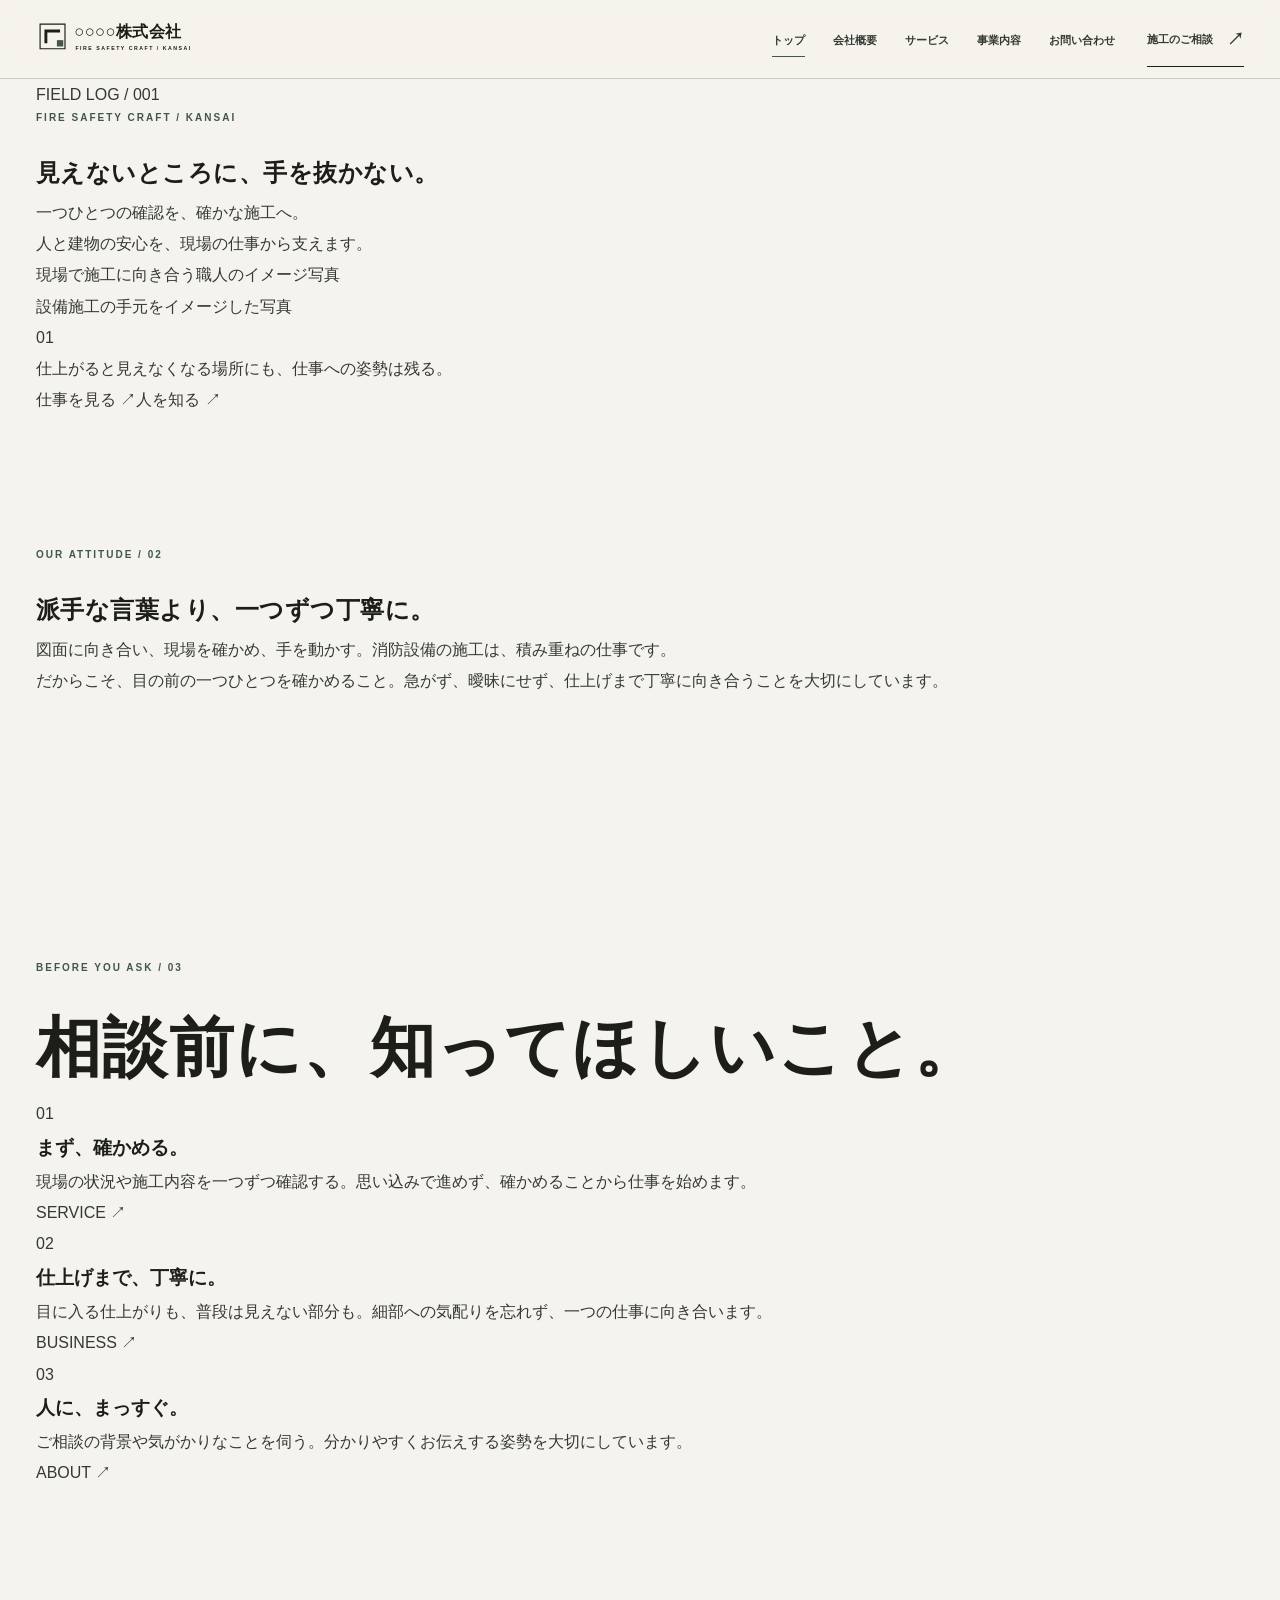
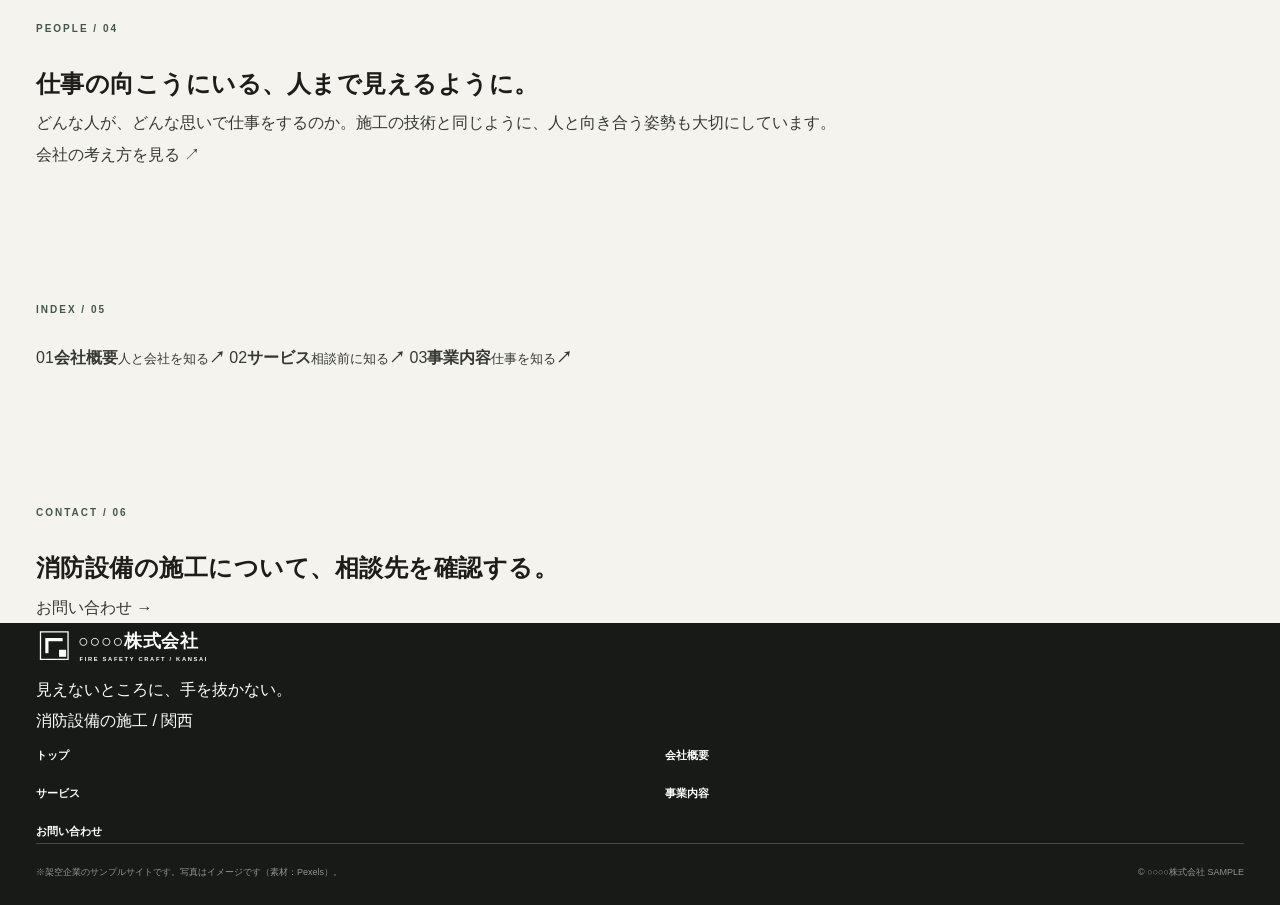
==== commit 7642c2cd: "index.html をFIELD LOG構成へ全面改修" ====
--- a/index.html
+++ b/index.html
@@ -4,70 +4,113 @@
   <meta charset="utf-8">
   <meta name="viewport" content="width=device-width, initial-scale=1">
   <meta name="description" content="○○○○株式会社の消防設備施工会社サンプルサイト。関西エリアを想定した消防設備施工会社のWeb制作サンプルです。">
-  <meta name="theme-color" content="#1d1d1a">
+  <meta name="theme-color" content="#181816">
   <title>○○○○株式会社 | 消防設備施工会社サンプル</title>
-  <link rel="icon" href="assets/logo.svg?v=20260918-doc1" type="image/svg+xml">
-  <link rel="stylesheet" href="css/style.css?v=20260918-doc1">
+  <link rel="icon" href="assets/logo.svg?v=20260918-field1" type="image/svg+xml">
+  <link rel="stylesheet" href="css/style.css?v=20260918-field1">
   <link rel="stylesheet" href="css/japanese-wrap.css?v=20260918-craft">
 </head>
 <body>
+
 <a class="skip-link" href="#main">本文へ移動</a>
 <header class="site-header">
   <div class="container header-inner">
-    <a class="logo" href="index.html"><img src="assets/logo.svg?v=20260918-doc1" alt="○○○○株式会社" width="390" height="80"></a>
-    <nav class="site-nav" id="site-nav" aria-label="メインナビゲーション"><a href="index.html" aria-current="page">トップ</a><a href="about.html">会社概要</a><a href="service.html">サービス</a><a href="business.html">事業内容</a><a href="contact.html">お問い合わせ</a></nav>
-    <a class="header-contact" href="contact.html">施工のご相談<span aria-hidden="true">↗</span></a>
+    <a class="logo" href="index.html"><img src="assets/logo.svg?v=20260918-field1" alt="○○○○株式会社" width="390" height="80"></a>
+    <nav class="site-nav" id="site-nav" aria-label="メインナビゲーション">
+      <a href="index.html" aria-current="page">トップ</a>
+      <a href="about.html">会社概要</a>
+      <a href="service.html">サービス</a>
+      <a href="business.html">事業内容</a>
+      <a href="contact.html">お問い合わせ</a>
+    </nav>
+    <a class="header-contact" href="contact.html">施工のご相談 <span aria-hidden="true">↗</span></a>
     <button class="menu-button" type="button" aria-controls="site-nav" aria-label="メニューを開閉" aria-expanded="false"><span class="menu-lines" aria-hidden="true"></span>MENU</button>
   </div>
 </header>
 <main id="main">
-  <section class="craft-hero" aria-label="仕事への姿勢">
-    <div class="hero-image" role="img" aria-label="現場で施工に向き合う職人のイメージ写真"></div>
-    <div class="container hero-inner"><div class="hero-copy">
-      <p class="eyebrow"><span class="eyebrow-rule" aria-hidden="true"></span>消防設備の施工 / 関西</p>
-      <h1 class="jp-flow"><span class="jp-phrase"><span class="jp-part">見えない</span><wbr><span class="jp-part">ところに、</span></span><wbr><span class="jp-phrase"><em>手を抜かない。</em></span></h1>
-      <p class="hero-lead">一つひとつの確認を、確かな施工へ。<br>人と建物の安心を、現場の仕事から支えます。</p>
-      <div class="hero-actions"><a class="button button-light" href="business.html">私たちの仕事<span aria-hidden="true">↗</span></a><a class="hero-text-link" href="about.html">私たちについて<span aria-hidden="true">→</span></a></div>
-    </div></div>
-    <span class="hero-photo-credit">写真はイメージです</span>
+  <section class="cover" aria-label="仕事への姿勢">
+    <div class="container cover-grid">
+      <p class="cover-code">FIELD LOG / 001</p>
+      <div class="cover-title">
+        <p class="eyebrow">FIRE SAFETY CRAFT / KANSAI</p>
+        <h1 class="jp-flow"><span class="jp-phrase">見えないところに、</span><wbr><span class="jp-phrase">手を抜かない。</span></h1>
+        <p class="cover-lead">一つひとつの確認を、確かな施工へ。<br>人と建物の安心を、現場の仕事から支えます。</p>
+      </div>
+      <figure class="cover-photo cover-photo-a"><span class="sr-only">現場で施工に向き合う職人のイメージ写真</span></figure>
+      <figure class="cover-photo cover-photo-b"><span class="sr-only">設備施工の手元をイメージした写真</span></figure>
+      <div class="cover-note"><span>01</span><p>仕上がると見えなくなる場所にも、仕事への姿勢は残る。</p></div>
+      <div class="cover-actions"><a href="business.html">仕事を見る <span>↗</span></a><a href="about.html">人を知る <span>↗</span></a></div>
+    </div>
   </section>
-  <div class="hero-strip"><div class="container hero-strip-inner"><div><span>BUSINESS</span><strong>消防設備の施工</strong></div><div><span>AREA</span><strong>関西エリア</strong></div><a class="hero-strip-link" href="#philosophy">仕事への姿勢を知る<span aria-hidden="true">↓</span></a></div></div>
 
-  <section class="section introduction" id="philosophy"><div class="container">
-    <p class="eyebrow section-eyebrow">OUR ATTITUDE <span>仕事への向き合い方</span></p>
-    <div class="statement-layout"><div class="philosophy-copy"><h2 class="jp-flow"><span class="jp-phrase"><span class="jp-part">派手な</span><wbr><span class="jp-part">言葉より、</span></span><wbr><span class="jp-phrase"><span class="jp-part">一つずつ</span><wbr><span class="jp-part">丁寧に。</span></span></h2></div><div class="statement-body"><p>図面に向き合い、現場を確かめ、手を動かす。仕上がると見えなくなるところにも、仕事への姿勢は残ります。</p><p>私たちは、目の前の一つひとつを丁寧に積み重ねることを大切にしています。</p><a class="text-link" href="about.html">私たちが大切にしていること<span aria-hidden="true">↗</span></a></div></div>
-  </div></section>
+  <section class="manifesto section">
+    <div class="container manifesto-wrap">
+      <p class="eyebrow">OUR ATTITUDE / 02</p>
+      <h2 class="jp-flow"><span class="jp-phrase">派手な言葉より、</span><wbr><span class="jp-phrase">一つずつ丁寧に。</span></h2>
+      <div class="manifesto-body"><p>図面に向き合い、現場を確かめ、手を動かす。消防設備の施工は、積み重ねの仕事です。</p><p>だからこそ、目の前の一つひとつを確かめること。急がず、曖昧にせず、仕上げまで丁寧に向き合うことを大切にしています。</p></div>
+    </div>
+  </section>
 
-  <section class="section work-section"><div class="container">
-    <div class="section-heading"><div><p class="eyebrow">OUR WORK</p><h2 class="section-title jp-flow"><span class="jp-phrase">仕事を知る。</span></h2></div><p>消防設備の施工を通じて、<br>関西の現場に向き合う。</p></div>
-    <div class="work-grid"><figure class="work-figure"><div class="work-image" role="img" aria-label="設備の施工をイメージした写真"></div><figcaption>一つひとつの現場に、丁寧な仕事を。</figcaption></figure><div class="work-links">
-      <a class="work-link" href="service.html"><span class="work-number">01 / SERVICE</span><h3>サービス</h3><p>施工内容、対応エリア、ご相談について。</p><span class="work-arrow" aria-hidden="true">↗</span></a>
-      <a class="work-link" href="business.html"><span class="work-number">02 / BUSINESS</span><h3>事業内容</h3><p>私たちの中心業務、消防設備の施工。</p><span class="work-arrow" aria-hidden="true">↗</span></a>
-    </div></div>
-  </div></section>
+  <section class="field-log section">
+    <div class="container">
+      <div class="section-intro">
+        <p class="eyebrow">BEFORE YOU ASK / 03</p>
+        <h2 class="section-title jp-flow"><span class="jp-phrase">相談前に、</span><wbr><span class="jp-phrase">知ってほしいこと。</span></h2>
+      </div>
+      <div class="log-list">
+        <article class="log-entry"><p class="log-no">01</p><div><h3>まず、確かめる。</h3><p>現場の状況や施工内容を一つずつ確認する。思い込みで進めず、確かめることから仕事を始めます。</p></div><a href="service.html">SERVICE ↗</a></article>
+        <article class="log-entry"><p class="log-no">02</p><div><h3>仕上げまで、丁寧に。</h3><p>目に入る仕上がりも、普段は見えない部分も。細部への気配りを忘れず、一つの仕事に向き合います。</p></div><a href="business.html">BUSINESS ↗</a></article>
+        <article class="log-entry"><p class="log-no">03</p><div><h3>人に、まっすぐ。</h3><p>ご相談の背景や気がかりなことを伺う。分かりやすくお伝えする姿勢を大切にしています。</p></div><a href="about.html">ABOUT ↗</a></article>
+      </div>
+    </div>
+  </section>
 
-  <section class="section values-section"><div class="container">
-    <p class="eyebrow section-eyebrow">CRAFTSMANSHIP <span>仕事の基準</span></p><h2 class="section-title jp-flow"><span class="jp-phrase">職人として、</span><wbr><span class="jp-phrase"><span class="jp-part">大切に</span><wbr><span class="jp-part">していること。</span></span></h2>
-    <div class="principles">
-      <article class="principle"><span class="principle-number" aria-hidden="true">01</span><h3>まず、確かめる。</h3><p>現場の状況や施工内容を一つずつ確認する。思い込みで進めず、確かめることから仕事を始めます。</p></article>
-      <article class="principle"><span class="principle-number" aria-hidden="true">02</span><h3>仕上げまで、丁寧に。</h3><p>目に入る仕上がりも、普段は見えない部分も。細部への気配りを忘れず、一つの仕事に向き合います。</p></article>
-      <article class="principle"><span class="principle-number" aria-hidden="true">03</span><h3>人に、まっすぐ。</h3><p>ご相談の背景や気がかりなことを伺う。分かりやすくお伝えする姿勢を大切に、誠実なやりとりを心がけます。</p></article>
+  <section class="people-story">
+    <div class="people-photo-wide" role="img" aria-label="仕事に向き合う職人のイメージ写真"></div>
+    <div class="container people-note">
+      <p class="eyebrow">PEOPLE / 04</p>
+      <h2 class="jp-flow"><span class="jp-phrase">仕事の向こうにいる、</span><wbr><span class="jp-phrase">人まで見えるように。</span></h2>
+      <p>どんな人が、どんな思いで仕事をするのか。施工の技術と同じように、人と向き合う姿勢も大切にしています。</p>
+      <a class="under-link" href="about.html">会社の考え方を見る <span>↗</span></a>
     </div>
-  </div></section>
+  </section>
 
-  <section class="people-section"><div class="container people-grid"><div class="person-copy"><div class="person-copy-inner"><p class="eyebrow">PEOPLE & CRAFT</p><h2 class="jp-flow"><span class="jp-phrase"><span class="jp-part">仕事の</span><wbr><span class="jp-part">向こうにいる、</span></span><wbr><span class="jp-phrase"><span class="jp-part">人まで</span><wbr><span class="jp-part">見えるように。</span></span></h2><p>どんな人が、どんな思いで仕事をするのか。私たちは、施工の技術と同じように、人と向き合う姿勢も大切にしています。</p><p>小さな疑問にも耳を傾け、言葉と仕事の両方で信頼を積み重ねていきます。</p><a class="text-link text-link-light" href="about.html">会社の考え方を見る<span aria-hidden="true">↗</span></a></div></div><div class="people-photo" role="img" aria-label="仕事に向き合う職人のイメージ写真"></div></div></section>
-  <section class="cta"><div class="container cta-inner"><div><p class="eyebrow">LET’S TALK</p><h2 class="jp-flow"><span class="jp-phrase"><span class="jp-part">消防設備の</span><wbr><span class="jp-part">施工について、</span></span><wbr><span class="jp-phrase"><span class="jp-part">相談先を</span><wbr><span class="jp-part">確認する。</span></span></h2><p>施工内容や対応地域についてのご相談はこちらから。</p></div><a class="action-link" href="contact.html"><span>お問い合わせ</span><span class="action-arrow" aria-hidden="true">↗</span></a></div></section>
+  <section class="index-links section">
+    <div class="container">
+      <p class="eyebrow">INDEX / 05</p>
+      <div class="index-list">
+        <a href="about.html"><span>01</span><strong>会社概要</strong><small>人と会社を知る</small><b>↗</b></a>
+        <a href="service.html"><span>02</span><strong>サービス</strong><small>相談前に知る</small><b>↗</b></a>
+        <a href="business.html"><span>03</span><strong>事業内容</strong><small>仕事を知る</small><b>↗</b></a>
+      </div>
+    </div>
+  </section>
 
+  <section class="end-note">
+    <div class="container end-note-inner">
+      <p class="eyebrow">CONTACT / 06</p>
+      <h2 class="jp-flow"><span class="jp-phrase">消防設備の施工について、</span><wbr><span class="jp-phrase">相談先を確認する。</span></h2>
+      <a href="contact.html">お問い合わせ <span>→</span></a>
+    </div>
+  </section>
 </main>
+
 <footer class="site-footer">
   <div class="container">
-    <div class="footer-main">
-      <div class="footer-brand"><a class="footer-logo" href="index.html"><img src="assets/logo.svg?v=20260918-doc1" alt="○○○○株式会社" width="390" height="80"></a><p>見えないところに、手を抜かない。<br>消防設備の施工 / 関西</p></div>
-      <nav class="footer-nav" aria-label="フッターナビ"><a href="index.html" aria-current="page">トップ</a><a href="about.html">会社概要</a><a href="service.html">サービス</a><a href="business.html">事業内容</a><a href="contact.html">お問い合わせ</a></nav>
+    <div class="footer-head">
+      <a class="footer-logo" href="index.html"><img src="assets/logo.svg?v=20260918-field1" alt="○○○○株式会社" width="390" height="80"></a>
+      <p>見えないところに、手を抜かない。<br>消防設備の施工 / 関西</p>
     </div>
+    <nav class="footer-nav" aria-label="フッターナビ">
+      <a href="index.html" aria-current="page">トップ</a>
+      <a href="about.html">会社概要</a>
+      <a href="service.html">サービス</a>
+      <a href="business.html">事業内容</a>
+      <a href="contact.html">お問い合わせ</a>
+    </nav>
     <div class="footer-bottom"><p>※架空企業のサンプルサイトです。写真はイメージです（素材：Pexels）。</p><p>© ○○○○株式会社 SAMPLE</p></div>
   </div>
 </footer>
 <script src="js/main.js"></script>
 </body>
-</html>
+</html>
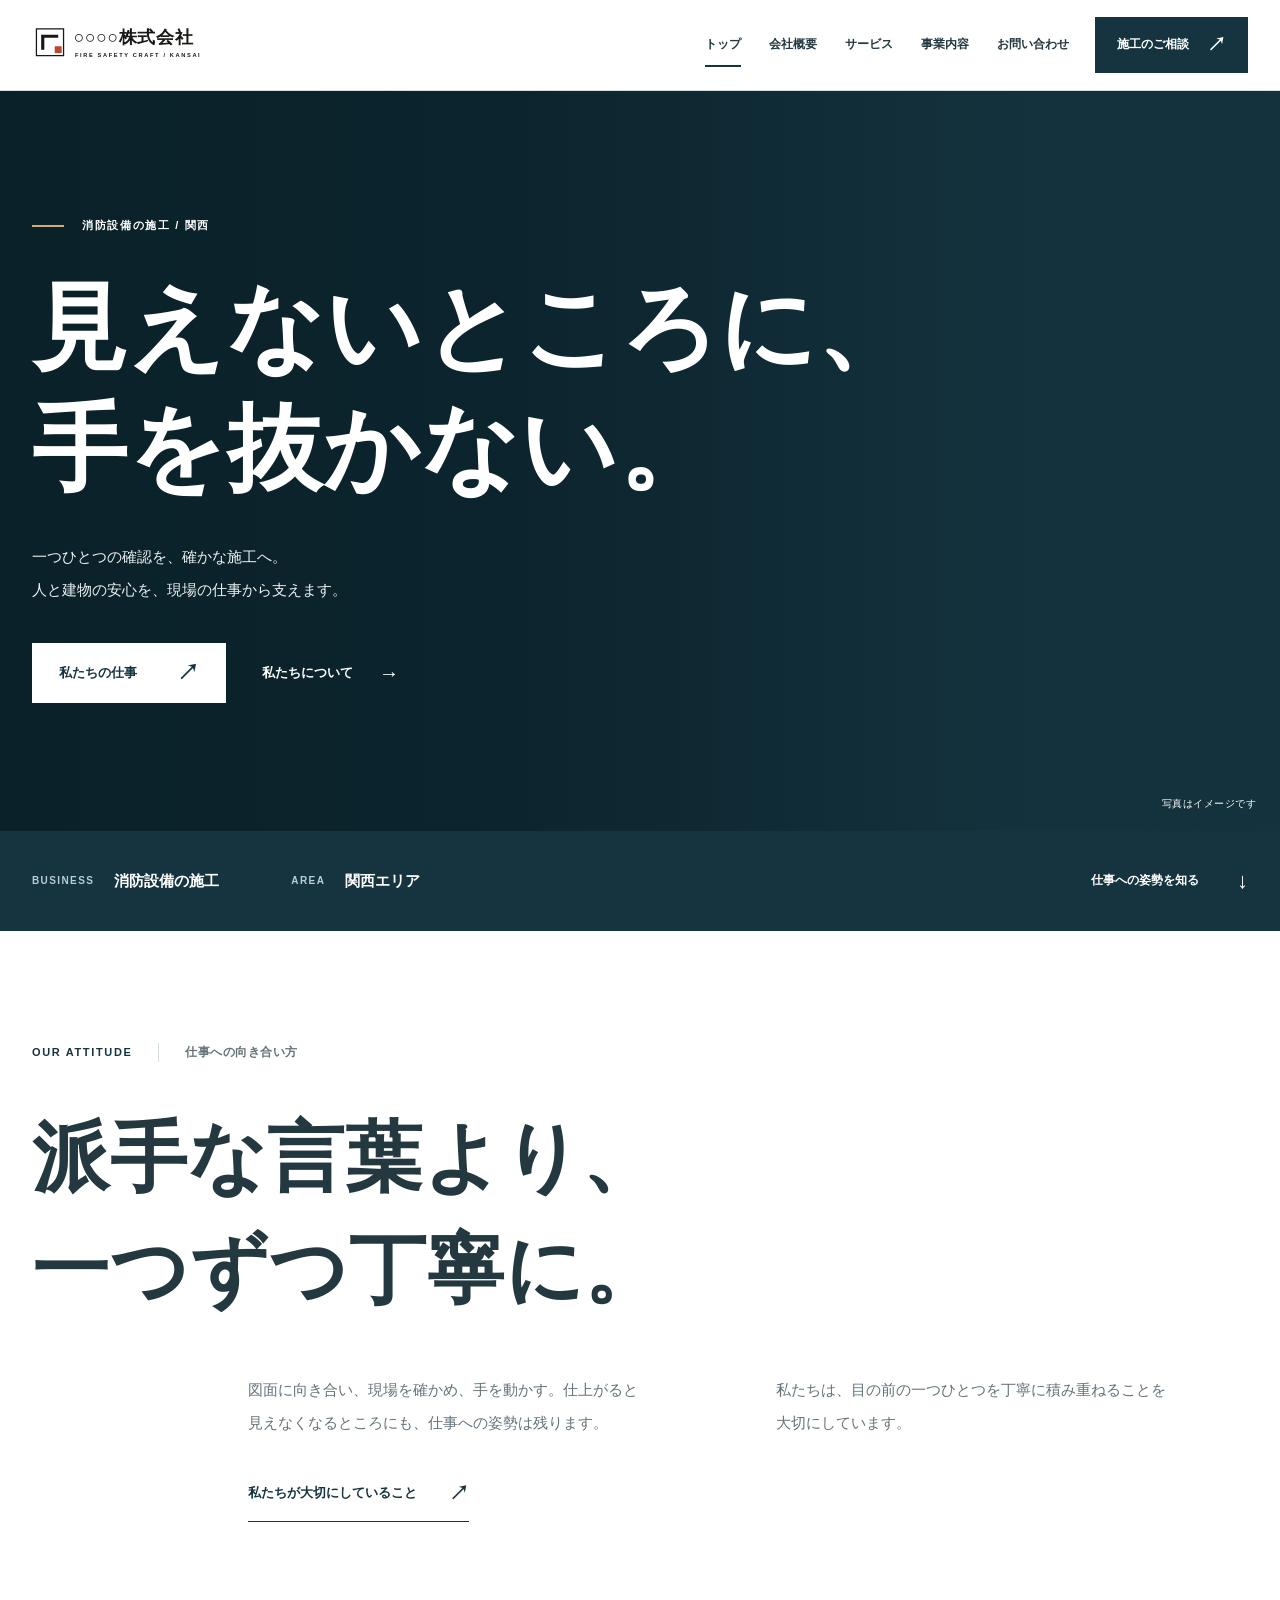
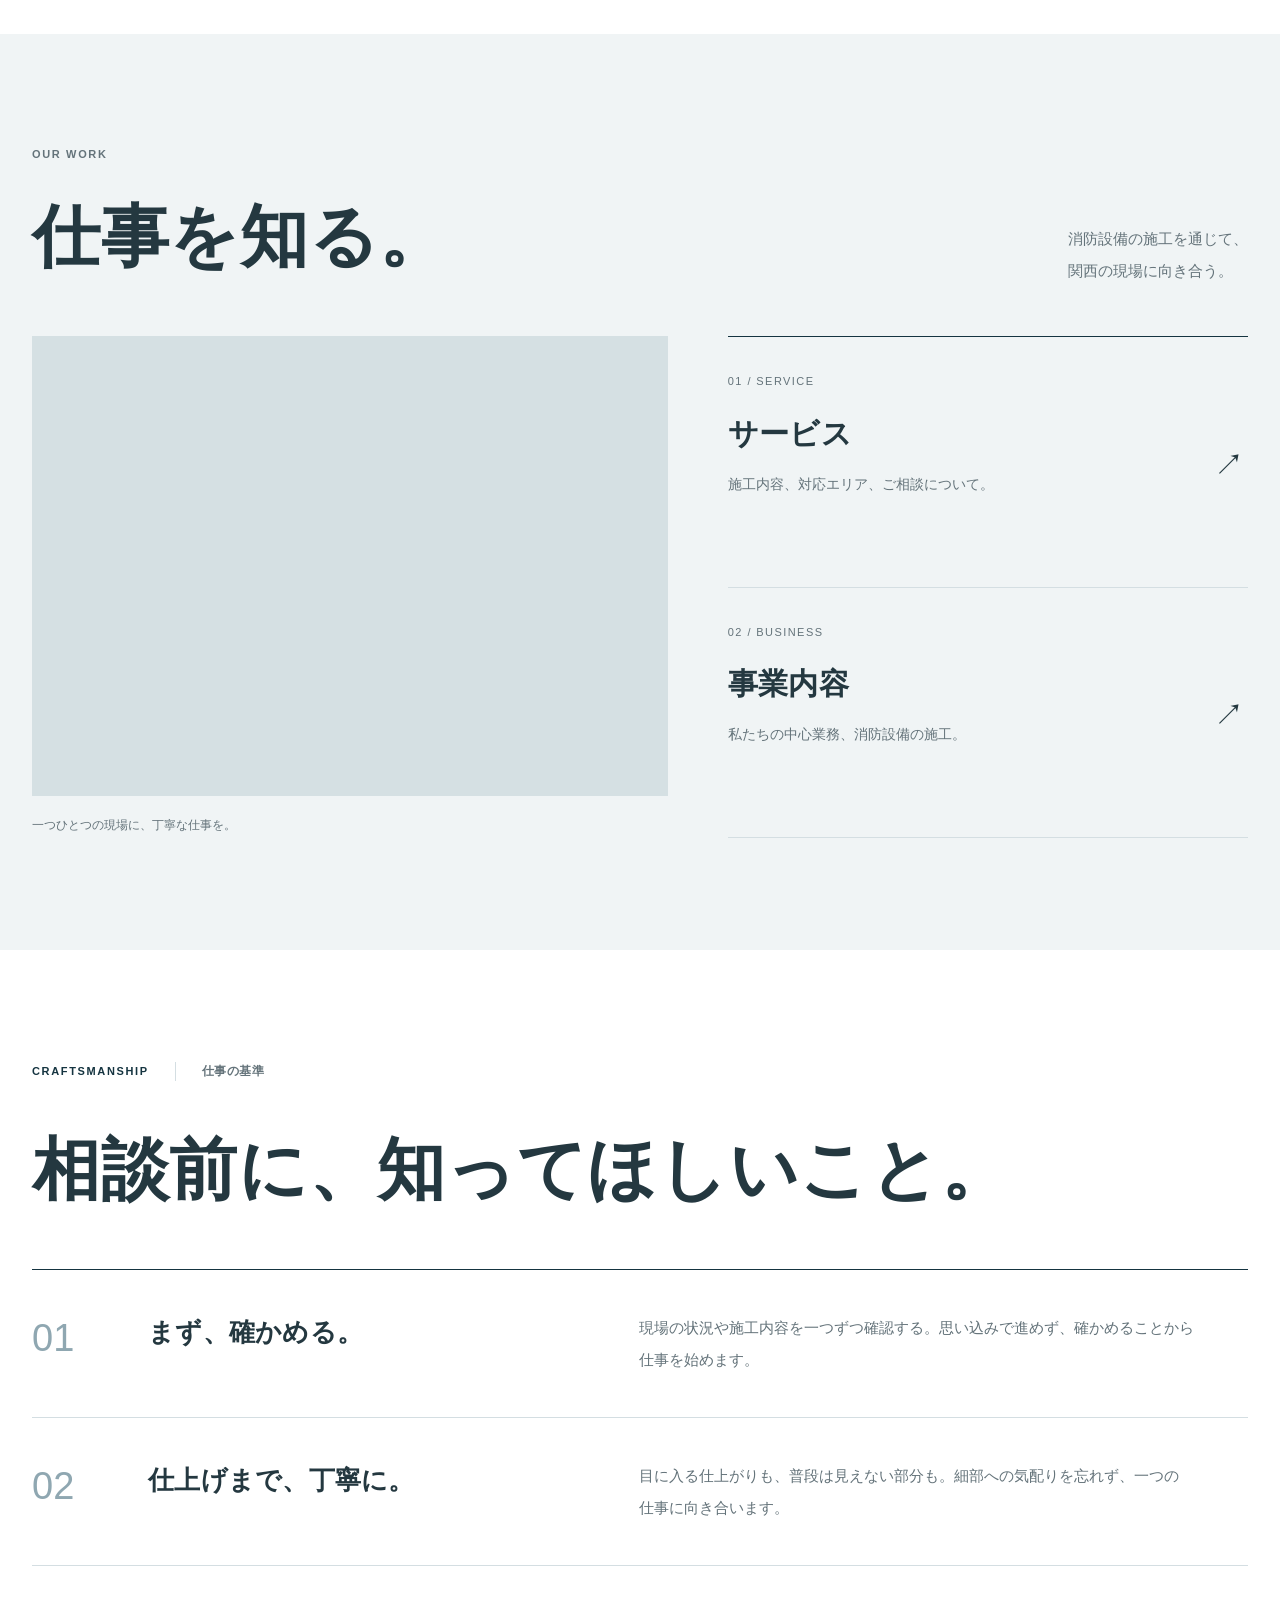
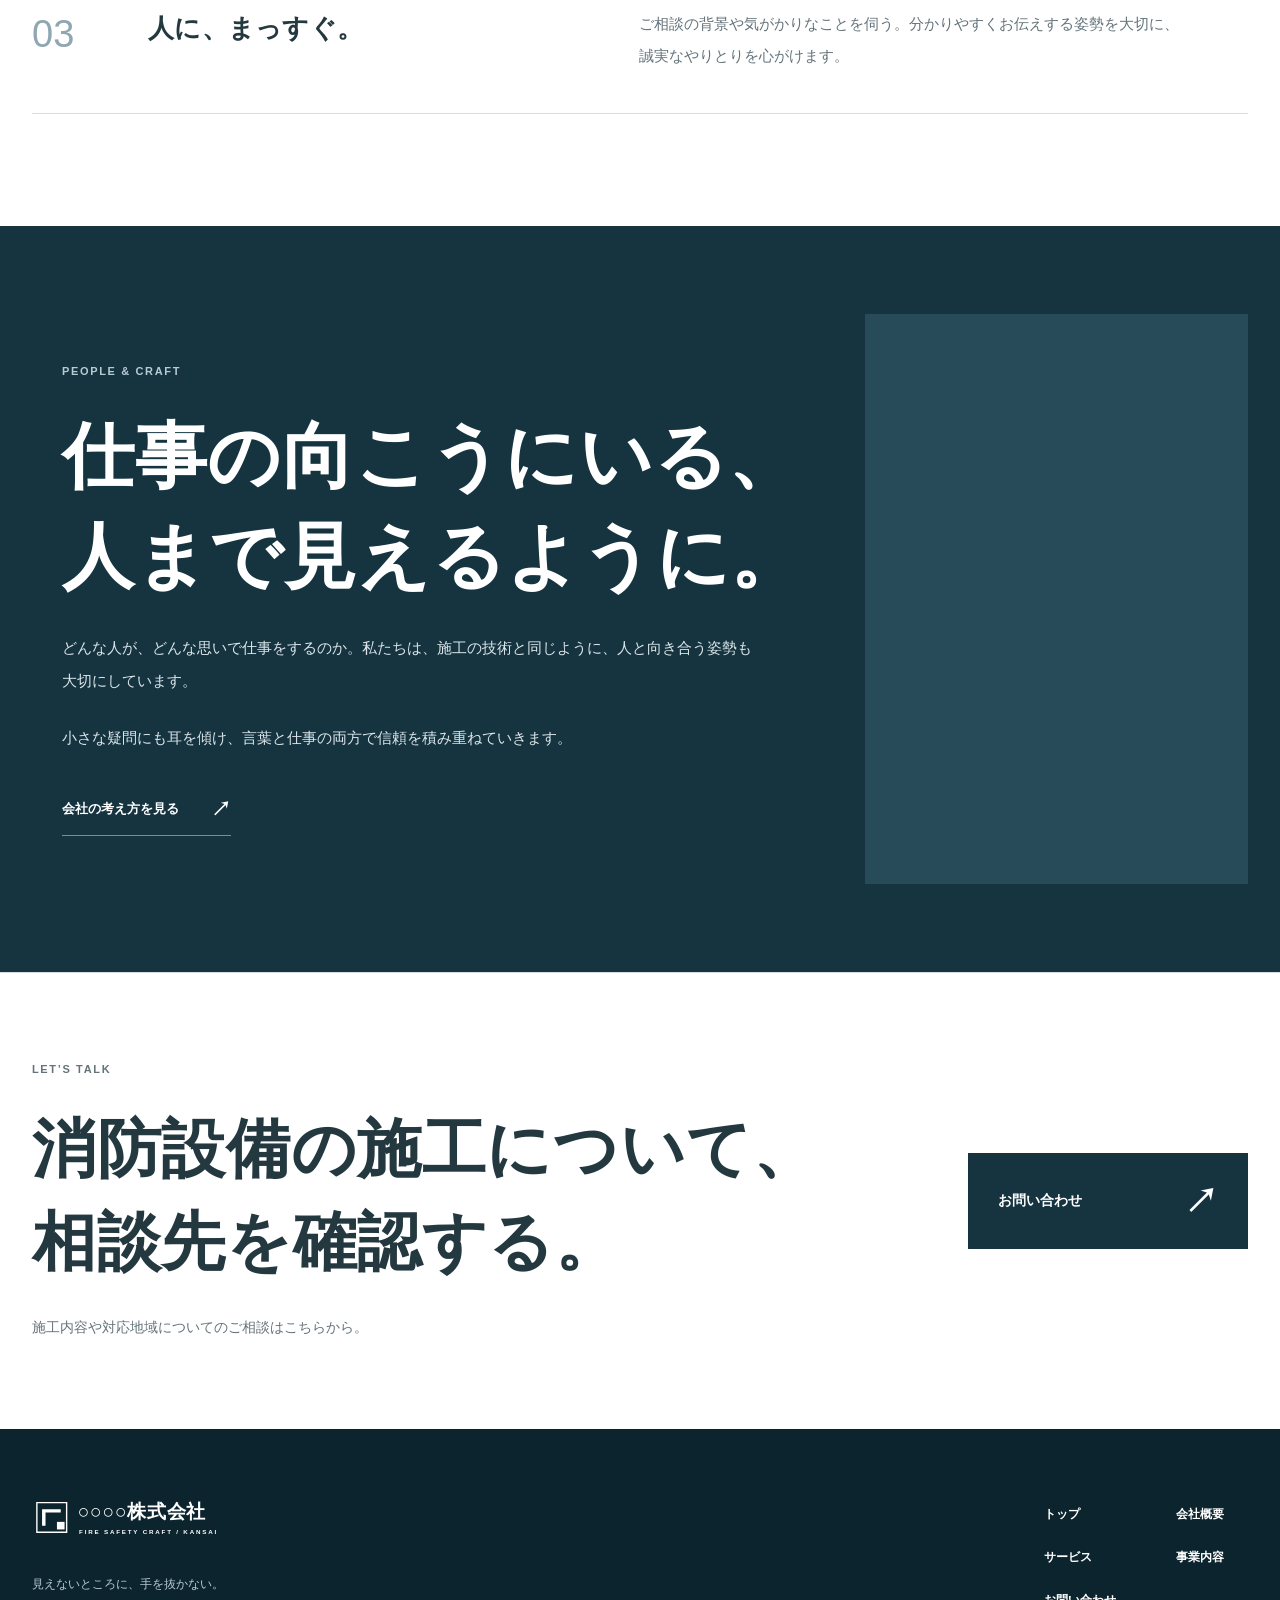
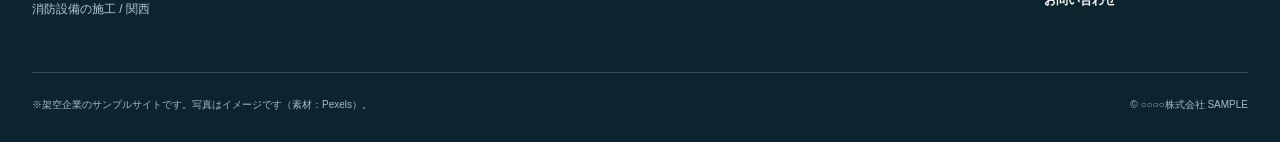
==== commit c447b90c: "全5ページを職人の仕事と人柄が伝わる企業サイトへ全面刷新 紙面風の背景・明朝体・FIELD LOG構成を廃止し、現場写真と濃紺・白を基調とする構成へ変更。 既存の意味単位の見出し改行、日本語改行CSS" ====
--- a/index.html
+++ b/index.html
@@ -4,113 +4,70 @@
   <meta charset="utf-8">
   <meta name="viewport" content="width=device-width, initial-scale=1">
   <meta name="description" content="○○○○株式会社の消防設備施工会社サンプルサイト。関西エリアを想定した消防設備施工会社のWeb制作サンプルです。">
-  <meta name="theme-color" content="#181816">
+  <meta name="theme-color" content="#153440">
   <title>○○○○株式会社 | 消防設備施工会社サンプル</title>
-  <link rel="icon" href="assets/logo.svg?v=20260918-field1" type="image/svg+xml">
-  <link rel="stylesheet" href="css/style.css?v=20260918-field1">
+  <link rel="icon" href="assets/logo.svg?v=20260924-corporate" type="image/svg+xml">
+  <link rel="stylesheet" href="css/style.css?v=20260924-corporate">
   <link rel="stylesheet" href="css/japanese-wrap.css?v=20260918-craft">
 </head>
 <body>
-
 <a class="skip-link" href="#main">本文へ移動</a>
 <header class="site-header">
   <div class="container header-inner">
-    <a class="logo" href="index.html"><img src="assets/logo.svg?v=20260918-field1" alt="○○○○株式会社" width="390" height="80"></a>
-    <nav class="site-nav" id="site-nav" aria-label="メインナビゲーション">
-      <a href="index.html" aria-current="page">トップ</a>
-      <a href="about.html">会社概要</a>
-      <a href="service.html">サービス</a>
-      <a href="business.html">事業内容</a>
-      <a href="contact.html">お問い合わせ</a>
-    </nav>
-    <a class="header-contact" href="contact.html">施工のご相談 <span aria-hidden="true">↗</span></a>
+    <a class="logo" href="index.html"><img src="assets/logo.svg?v=20260924-corporate" alt="○○○○株式会社" width="390" height="80"></a>
+    <nav class="site-nav" id="site-nav" aria-label="メインナビゲーション"><a href="index.html" aria-current="page">トップ</a><a href="about.html">会社概要</a><a href="service.html">サービス</a><a href="business.html">事業内容</a><a href="contact.html">お問い合わせ</a></nav>
+    <a class="header-contact" href="contact.html">施工のご相談<span aria-hidden="true">↗</span></a>
     <button class="menu-button" type="button" aria-controls="site-nav" aria-label="メニューを開閉" aria-expanded="false"><span class="menu-lines" aria-hidden="true"></span>MENU</button>
   </div>
 </header>
 <main id="main">
-  <section class="cover" aria-label="仕事への姿勢">
-    <div class="container cover-grid">
-      <p class="cover-code">FIELD LOG / 001</p>
-      <div class="cover-title">
-        <p class="eyebrow">FIRE SAFETY CRAFT / KANSAI</p>
-        <h1 class="jp-flow"><span class="jp-phrase">見えないところに、</span><wbr><span class="jp-phrase">手を抜かない。</span></h1>
-        <p class="cover-lead">一つひとつの確認を、確かな施工へ。<br>人と建物の安心を、現場の仕事から支えます。</p>
-      </div>
-      <figure class="cover-photo cover-photo-a"><span class="sr-only">現場で施工に向き合う職人のイメージ写真</span></figure>
-      <figure class="cover-photo cover-photo-b"><span class="sr-only">設備施工の手元をイメージした写真</span></figure>
-      <div class="cover-note"><span>01</span><p>仕上がると見えなくなる場所にも、仕事への姿勢は残る。</p></div>
-      <div class="cover-actions"><a href="business.html">仕事を見る <span>↗</span></a><a href="about.html">人を知る <span>↗</span></a></div>
+  <section class="craft-hero" aria-label="仕事への姿勢">
+    <div class="hero-image" role="img" aria-label="現場で施工に向き合う職人のイメージ写真"></div>
+    <div class="container hero-inner"><div class="hero-copy">
+      <p class="eyebrow"><span class="eyebrow-rule" aria-hidden="true"></span>消防設備の施工 / 関西</p>
+      <h1 class="jp-flow"><span class="jp-phrase">見えないところに、</span><wbr><span class="jp-phrase">手を抜かない。</span></h1>
+      <p class="hero-lead">一つひとつの確認を、確かな施工へ。<br>人と建物の安心を、現場の仕事から支えます。</p>
+      <div class="hero-actions"><a class="button button-light" href="business.html">私たちの仕事<span aria-hidden="true">↗</span></a><a class="hero-text-link" href="about.html">私たちについて<span aria-hidden="true">→</span></a></div>
+    </div></div>
+    <span class="hero-photo-credit">写真はイメージです</span>
+  </section>
+  <div class="hero-strip"><div class="container hero-strip-inner"><div><span>BUSINESS</span><strong>消防設備の施工</strong></div><div><span>AREA</span><strong>関西エリア</strong></div><a class="hero-strip-link" href="#philosophy">仕事への姿勢を知る<span aria-hidden="true">↓</span></a></div></div>
+
+  <section class="section introduction" id="philosophy"><div class="container">
+    <p class="eyebrow section-eyebrow">OUR ATTITUDE <span>仕事への向き合い方</span></p>
+    <div class="statement-layout"><div class="philosophy-copy"><h2 class="jp-flow"><span class="jp-phrase">派手な言葉より、</span><wbr><span class="jp-phrase">一つずつ丁寧に。</span></h2></div><div class="statement-body"><p>図面に向き合い、現場を確かめ、手を動かす。仕上がると見えなくなるところにも、仕事への姿勢は残ります。</p><p>私たちは、目の前の一つひとつを丁寧に積み重ねることを大切にしています。</p><a class="text-link" href="about.html">私たちが大切にしていること<span aria-hidden="true">↗</span></a></div></div>
+  </div></section>
+
+  <section class="section work-section"><div class="container">
+    <div class="section-heading"><div><p class="eyebrow">OUR WORK</p><h2 class="section-title jp-flow"><span class="jp-phrase">仕事を知る。</span></h2></div><p>消防設備の施工を通じて、<br>関西の現場に向き合う。</p></div>
+    <div class="work-grid"><figure class="work-figure"><div class="work-image" role="img" aria-label="設備の施工をイメージした写真"></div><figcaption>一つひとつの現場に、丁寧な仕事を。</figcaption></figure><div class="work-links">
+      <a class="work-link" href="service.html"><span class="work-number">01 / SERVICE</span><h3>サービス</h3><p>施工内容、対応エリア、ご相談について。</p><span class="work-arrow" aria-hidden="true">↗</span></a>
+      <a class="work-link" href="business.html"><span class="work-number">02 / BUSINESS</span><h3>事業内容</h3><p>私たちの中心業務、消防設備の施工。</p><span class="work-arrow" aria-hidden="true">↗</span></a>
+    </div></div>
+  </div></section>
+
+  <section class="section values-section"><div class="container">
+    <p class="eyebrow section-eyebrow">CRAFTSMANSHIP <span>仕事の基準</span></p><h2 class="section-title jp-flow"><span class="jp-phrase">相談前に、</span><wbr><span class="jp-phrase">知ってほしいこと。</span></h2>
+    <div class="principles">
+      <article class="principle"><span class="principle-number" aria-hidden="true">01</span><h3>まず、確かめる。</h3><p>現場の状況や施工内容を一つずつ確認する。思い込みで進めず、確かめることから仕事を始めます。</p></article>
+      <article class="principle"><span class="principle-number" aria-hidden="true">02</span><h3>仕上げまで、丁寧に。</h3><p>目に入る仕上がりも、普段は見えない部分も。細部への気配りを忘れず、一つの仕事に向き合います。</p></article>
+      <article class="principle"><span class="principle-number" aria-hidden="true">03</span><h3>人に、まっすぐ。</h3><p>ご相談の背景や気がかりなことを伺う。分かりやすくお伝えする姿勢を大切に、誠実なやりとりを心がけます。</p></article>
     </div>
-  </section>
+  </div></section>
 
-  <section class="manifesto section">
-    <div class="container manifesto-wrap">
-      <p class="eyebrow">OUR ATTITUDE / 02</p>
-      <h2 class="jp-flow"><span class="jp-phrase">派手な言葉より、</span><wbr><span class="jp-phrase">一つずつ丁寧に。</span></h2>
-      <div class="manifesto-body"><p>図面に向き合い、現場を確かめ、手を動かす。消防設備の施工は、積み重ねの仕事です。</p><p>だからこそ、目の前の一つひとつを確かめること。急がず、曖昧にせず、仕上げまで丁寧に向き合うことを大切にしています。</p></div>
-    </div>
-  </section>
+  <section class="people-section"><div class="container people-grid"><div class="person-copy"><div class="person-copy-inner"><p class="eyebrow">PEOPLE & CRAFT</p><h2 class="jp-flow"><span class="jp-phrase">仕事の向こうにいる、</span><wbr><span class="jp-phrase">人まで見えるように。</span></h2><p>どんな人が、どんな思いで仕事をするのか。私たちは、施工の技術と同じように、人と向き合う姿勢も大切にしています。</p><p>小さな疑問にも耳を傾け、言葉と仕事の両方で信頼を積み重ねていきます。</p><a class="text-link text-link-light" href="about.html">会社の考え方を見る<span aria-hidden="true">↗</span></a></div></div><div class="people-photo" role="img" aria-label="仕事に向き合う職人のイメージ写真"></div></div></section>
+  <section class="cta"><div class="container cta-inner"><div><p class="eyebrow">LET’S TALK</p><h2 class="jp-flow"><span class="jp-phrase">消防設備の施工について、</span><wbr><span class="jp-phrase">相談先を確認する。</span></h2><p>施工内容や対応地域についてのご相談はこちらから。</p></div><a class="action-link" href="contact.html"><span>お問い合わせ</span><span class="action-arrow" aria-hidden="true">↗</span></a></div></section>
 
-  <section class="field-log section">
-    <div class="container">
-      <div class="section-intro">
-        <p class="eyebrow">BEFORE YOU ASK / 03</p>
-        <h2 class="section-title jp-flow"><span class="jp-phrase">相談前に、</span><wbr><span class="jp-phrase">知ってほしいこと。</span></h2>
-      </div>
-      <div class="log-list">
-        <article class="log-entry"><p class="log-no">01</p><div><h3>まず、確かめる。</h3><p>現場の状況や施工内容を一つずつ確認する。思い込みで進めず、確かめることから仕事を始めます。</p></div><a href="service.html">SERVICE ↗</a></article>
-        <article class="log-entry"><p class="log-no">02</p><div><h3>仕上げまで、丁寧に。</h3><p>目に入る仕上がりも、普段は見えない部分も。細部への気配りを忘れず、一つの仕事に向き合います。</p></div><a href="business.html">BUSINESS ↗</a></article>
-        <article class="log-entry"><p class="log-no">03</p><div><h3>人に、まっすぐ。</h3><p>ご相談の背景や気がかりなことを伺う。分かりやすくお伝えする姿勢を大切にしています。</p></div><a href="about.html">ABOUT ↗</a></article>
-      </div>
-    </div>
-  </section>
-
-  <section class="people-story">
-    <div class="people-photo-wide" role="img" aria-label="仕事に向き合う職人のイメージ写真"></div>
-    <div class="container people-note">
-      <p class="eyebrow">PEOPLE / 04</p>
-      <h2 class="jp-flow"><span class="jp-phrase">仕事の向こうにいる、</span><wbr><span class="jp-phrase">人まで見えるように。</span></h2>
-      <p>どんな人が、どんな思いで仕事をするのか。施工の技術と同じように、人と向き合う姿勢も大切にしています。</p>
-      <a class="under-link" href="about.html">会社の考え方を見る <span>↗</span></a>
-    </div>
-  </section>
-
-  <section class="index-links section">
-    <div class="container">
-      <p class="eyebrow">INDEX / 05</p>
-      <div class="index-list">
-        <a href="about.html"><span>01</span><strong>会社概要</strong><small>人と会社を知る</small><b>↗</b></a>
-        <a href="service.html"><span>02</span><strong>サービス</strong><small>相談前に知る</small><b>↗</b></a>
-        <a href="business.html"><span>03</span><strong>事業内容</strong><small>仕事を知る</small><b>↗</b></a>
-      </div>
-    </div>
-  </section>
-
-  <section class="end-note">
-    <div class="container end-note-inner">
-      <p class="eyebrow">CONTACT / 06</p>
-      <h2 class="jp-flow"><span class="jp-phrase">消防設備の施工について、</span><wbr><span class="jp-phrase">相談先を確認する。</span></h2>
-      <a href="contact.html">お問い合わせ <span>→</span></a>
-    </div>
-  </section>
 </main>
-
 <footer class="site-footer">
   <div class="container">
-    <div class="footer-head">
-      <a class="footer-logo" href="index.html"><img src="assets/logo.svg?v=20260918-field1" alt="○○○○株式会社" width="390" height="80"></a>
-      <p>見えないところに、手を抜かない。<br>消防設備の施工 / 関西</p>
+    <div class="footer-main">
+      <div class="footer-brand"><a class="footer-logo" href="index.html"><img src="assets/logo.svg?v=20260924-corporate" alt="○○○○株式会社" width="390" height="80"></a><p>見えないところに、手を抜かない。<br>消防設備の施工 / 関西</p></div>
+      <nav class="footer-nav" aria-label="フッターナビ"><a href="index.html" aria-current="page">トップ</a><a href="about.html">会社概要</a><a href="service.html">サービス</a><a href="business.html">事業内容</a><a href="contact.html">お問い合わせ</a></nav>
     </div>
-    <nav class="footer-nav" aria-label="フッターナビ">
-      <a href="index.html" aria-current="page">トップ</a>
-      <a href="about.html">会社概要</a>
-      <a href="service.html">サービス</a>
-      <a href="business.html">事業内容</a>
-      <a href="contact.html">お問い合わせ</a>
-    </nav>
     <div class="footer-bottom"><p>※架空企業のサンプルサイトです。写真はイメージです（素材：Pexels）。</p><p>© ○○○○株式会社 SAMPLE</p></div>
   </div>
 </footer>
 <script src="js/main.js"></script>
 </body>
-</html>+</html>
--- a/css/style.css
+++ b/css/style.css
@@ -1,322 +1,336 @@
 :root{
-  --bg:#f5f3ed;
-  --paper:#fbfaf6;
-  --ink:#1d1d1a;
-  --text:#353934;
-  --muted:#73776f;
-  --green:#42574b;
-  --green-deep:#2f4037;
-  --green-pale:#dfe4de;
-  --sand:#b9a78d;
-  --line:#cbc9c1;
-  --line-dark:#8b8c84;
-  --max:1240px;
+  --ink:#153440;
+  --ink-deep:#0c242d;
+  --text:#243840;
+  --muted:#64737a;
+  --accent:#d2aa73;
+  --line:#d4dee2;
+  --surface:#f0f4f5;
+  --white:#fff;
+  --max:1280px;
   --body-font:"Yu Gothic","Hiragino Kaku Gothic ProN",Meiryo,sans-serif;
-  --display-font:"Yu Mincho","Hiragino Mincho ProN","Hiragino Mincho Pro",serif;
 }
 *{box-sizing:border-box}
-html{scroll-behavior:smooth;scroll-padding-top:88px}
-body{margin:0;background:var(--bg);color:var(--text);font-family:var(--body-font);line-height:1.95;-webkit-font-smoothing:antialiased}
+html{scroll-behavior:smooth;scroll-padding-top:100px}
+body{margin:0;background:#fff;color:var(--text);font-family:var(--body-font);line-height:1.95;-webkit-font-smoothing:antialiased}
 a{color:inherit;text-decoration:none}
 img{display:block;max-width:100%;height:auto}
 button,input,textarea{font:inherit}
 button{cursor:pointer}
-figure,dl,p{margin:0}
-h1,h2,h3{margin:0;color:var(--ink)}
-h1,h2{font-family:var(--display-font);font-weight:600;letter-spacing:.02em}
-h3{font-weight:700}
-.container{width:min(calc(100% - 72px),var(--max));margin-inline:auto}
-.section{padding:132px 0}
-.section-title{font-size:clamp(38px,5.1vw,66px);line-height:1.5}
-.eyebrow{margin:0 0 24px;color:var(--green);font-size:10px;line-height:1.6;font-weight:700;letter-spacing:.2em}
-.section-eyebrow{display:flex;align-items:center;gap:20px;margin-bottom:38px}
-.section-eyebrow>span{padding-left:20px;border-left:1px solid var(--line-dark);color:var(--muted);font-size:11px;letter-spacing:.04em}
-.lead{max-width:720px;margin-top:26px;color:var(--muted);font-size:15px;line-height:2.2}
-.sample-note{padding:14px 0;border-top:1px solid var(--line);border-bottom:1px solid var(--line);color:var(--muted);font-size:11px;line-height:1.9}
-.skip-link{position:fixed;top:10px;left:14px;z-index:1000;padding:9px 14px;background:var(--ink);color:#fff;transform:translateY(-160%)}
+button,a,input,textarea{-webkit-tap-highlight-color:transparent}
+a:focus-visible,button:focus-visible,input:focus-visible,textarea:focus-visible{outline:3px solid var(--accent);outline-offset:5px}
+figure,dl{margin:0}
+p{margin:0}
+h1,h2,h3{margin:0;color:inherit;font-family:var(--body-font);font-weight:700;letter-spacing:.01em}
+.container{width:min(calc(100% - 64px),var(--max));margin-inline:auto}
+.section{padding:112px 0}
+.section-title{font-size:clamp(40px,5.3vw,68px);line-height:1.45;letter-spacing:.01em}
+.eyebrow{margin:0 0 24px;font-size:11px;line-height:1.6;font-weight:700;letter-spacing:.15em;color:var(--muted)}
+.section-eyebrow{display:flex;align-items:center;gap:26px;margin-bottom:40px;color:var(--ink)}
+.section-eyebrow>span{padding-left:26px;border-left:1px solid var(--line);font-size:12px;letter-spacing:.04em;color:var(--muted)}
+.lead{max-width:800px;margin:28px 0 0;color:var(--muted);font-size:16px;line-height:2.1}
+.sample-note{padding:18px 20px;background:var(--surface);color:var(--muted);font-size:12px;line-height:1.9}
+.text-link{display:inline-flex;align-items:center;justify-content:space-between;gap:32px;max-width:100%;padding:14px 0;border-bottom:1px solid var(--ink);font-size:13px;font-weight:700;color:var(--ink)}
+.text-link span{flex-shrink:0;font-size:20px;line-height:1;transition:transform .2s}
+.text-link:hover span{transform:translate(3px,-3px)}
+.button{display:inline-flex;align-items:center;justify-content:space-between;gap:40px;max-width:100%;min-height:60px;padding:17px 26px;border:1px solid transparent;font-size:13px;font-weight:700;line-height:1.6;transition:background-color .2s,color .2s}
+.button>span{font-size:22px;line-height:1}
+.button-light{background:#fff;color:var(--ink)}
+.button-light:hover{background:var(--accent)}
+.button-dark{background:var(--ink);color:#fff}
+.button-dark:hover{background:var(--ink-deep)}
+.skip-link{position:fixed;top:12px;left:16px;z-index:100;padding:10px 18px;background:#fff;color:var(--ink);transform:translateY(-150%)}
 .skip-link:focus{transform:translateY(0)}
-a:focus-visible,button:focus-visible,input:focus-visible,textarea:focus-visible{outline:3px solid var(--green);outline-offset:4px}
-.text-link{display:inline-flex;align-items:center;gap:24px;padding:9px 0;border-bottom:1px solid currentColor;color:var(--ink);font-size:12px;font-weight:700}
-.text-link span{font-size:18px;transition:transform .2s}
-.text-link:hover span{transform:translate(3px,-3px)}
-.button{display:inline-flex;align-items:center;justify-content:space-between;gap:26px;min-height:56px;padding:15px 22px;border:1px solid var(--ink);background:transparent;color:var(--ink);font-size:12px;font-weight:700}
-.button-light{background:var(--paper)}
-.button-dark{background:var(--green-deep);border-color:var(--green-deep);color:#fff}
-
-/* header: small and quiet, not a corporate band */
-.site-header{position:sticky;top:0;z-index:50;background:rgba(245,243,237,.95);border-bottom:1px solid var(--line);backdrop-filter:blur(10px)}
-.header-inner{display:grid;grid-template-columns:auto minmax(0,1fr) auto;align-items:center;gap:32px;min-height:78px}
-.logo img{width:226px}
-.site-nav{display:flex;justify-content:flex-end;align-items:center;gap:28px}
-.site-nav a{position:relative;padding:28px 0 25px;font-size:11px;font-weight:700}
-.site-nav a::after{content:"";position:absolute;left:0;right:0;bottom:19px;height:1px;background:var(--green);transform:scaleX(0);transform-origin:left;transition:transform .2s}
+
+/* 共通ヘッダー */
+.site-header{position:sticky;top:0;z-index:50;background:#fff;border-bottom:1px solid var(--line)}
+.header-inner{display:grid;grid-template-columns:auto minmax(0,1fr) auto;align-items:center;gap:26px;min-height:90px}
+.logo{display:block}
+.logo img{width:246px}
+.site-nav{display:flex;align-items:center;justify-content:flex-end;gap:28px}
+.site-nav a{position:relative;display:block;padding:32px 0;font-size:12px;font-weight:700;white-space:nowrap}
+.site-nav a::after{content:"";position:absolute;bottom:22px;left:0;right:0;height:2px;background:var(--ink);transform:scaleX(0);transform-origin:left;transition:transform .2s}
 .site-nav a:hover::after,.site-nav a[aria-current="page"]::after{transform:scaleX(1)}
-.header-contact{display:inline-flex;align-items:center;gap:14px;padding:12px 0 10px;border-bottom:1px solid var(--ink);font-size:11px;font-weight:700;white-space:nowrap}
-.header-contact span{font-size:17px}
-.menu-button{display:none;align-items:center;gap:9px;padding:12px 0;border:0;background:none;color:var(--ink);font-size:10px;font-weight:700;letter-spacing:.1em}
-.menu-lines{width:20px;height:10px;border-top:1px solid currentColor;border-bottom:1px solid currentColor}
-
-/* top: headline first, panoramic work image second */
-.craft-hero{
-  display:grid;
-  grid-template-rows:auto 520px;
-  min-height:0;
-  background:var(--bg);
-  color:var(--ink);
-  overflow:hidden;
-}
-.hero-inner{grid-row:1;display:block;min-height:0;padding:118px 0 86px}
-.hero-copy{width:min(100%,980px);max-width:none;padding:0}
-.hero-copy::before{display:none}
-.hero-copy .eyebrow{display:flex;align-items:center;gap:14px;margin-bottom:32px}
-.eyebrow-rule{width:34px;height:1px;background:var(--green)}
-.hero-copy h1{max-width:940px;font-size:clamp(54px,7.2vw,96px);line-height:1.35}
-.hero-copy h1 em{font-style:normal;color:var(--green)}
-.hero-lead{max-width:560px;margin-top:34px;color:var(--muted);font-size:14px;line-height:2.2}
-.hero-actions{display:flex;align-items:center;flex-wrap:wrap;gap:22px 34px;margin-top:38px}
-.hero-text-link{display:inline-flex;align-items:center;gap:20px;padding:9px 0;border-bottom:1px solid var(--line-dark);font-size:12px;font-weight:700}
-.hero-text-link span{font-size:17px}
-.hero-image{
-  position:relative;
-  inset:auto;
-  grid-row:2;
-  width:100%;
-  height:520px;
-  background-image:url("https://images.pexels.com/photos/8961695/pexels-photo-8961695.jpeg?auto=compress&dpr=1&w=2000");
-  background-size:cover;
-  background-position:center 43%;
-  filter:grayscale(.12) saturate(.7) contrast(.96);
-}
-.craft-hero::after{display:none}
-.hero-photo-credit{position:absolute;right:18px;bottom:16px;z-index:3;padding:4px 8px;background:rgba(245,243,237,.9);color:var(--muted);font-size:9px}
-.hero-strip{border-bottom:1px solid var(--line);background:var(--paper)}
-.hero-strip-inner{display:grid;grid-template-columns:1fr 1fr auto;align-items:center;gap:54px;min-height:96px;padding:22px 0}
-.hero-strip-inner>div{display:flex;align-items:baseline;gap:18px}
-.hero-strip-inner>div>span{color:var(--green);font-size:9px;font-weight:700;letter-spacing:.18em}
-.hero-strip-inner strong{font-size:14px}
-.hero-strip-link{display:inline-flex;align-items:center;gap:28px;font-size:11px;font-weight:700}
-.hero-strip-link span{font-size:18px}
-
-/* one-column documentary rhythm */
-.introduction{background:var(--paper)}
-.statement-layout{display:block}
-.philosophy-copy{max-width:960px}
-.philosophy-copy h2,.message-copy h2{font-size:clamp(42px,5.4vw,70px);line-height:1.5}
-.statement-body{width:min(100%,640px);margin:52px 0 0 auto;padding-top:22px;border-top:1px solid var(--line-dark);color:var(--muted);font-size:14px;line-height:2.25}
-.statement-body p+p{margin-top:22px}
-.statement-body .text-link{margin-top:30px}
-
-/* work: picture then two chapter links; no card grid */
-.work-section{background:var(--bg)}
-.section-heading{display:block;margin-bottom:50px}
-.section-heading>div{max-width:820px}
-.section-heading>p{max-width:420px;margin:26px 0 0 auto;padding-top:14px;border-top:1px solid var(--line);color:var(--muted);font-size:13px;line-height:2}
-.work-grid{display:block}
-.work-image{min-height:540px;background-image:url("https://images.pexels.com/photos/13756513/pexels-photo-13756513.jpeg?auto=compress&dpr=1&w=2000");background-size:cover;background-position:center;filter:grayscale(.08) saturate(.65)}
-.work-figure figcaption{padding-top:12px;color:var(--muted);font-size:10px}
-.work-links{display:grid;grid-template-columns:1fr 1fr;margin-top:42px;border-top:1px solid var(--ink)}
-.work-link{position:relative;min-height:260px;padding:32px 60px 32px 0;border-bottom:1px solid var(--ink)}
-.work-link+ .work-link{padding-left:48px;border-left:1px solid var(--line)}
-.work-number{display:block;margin-bottom:54px;color:var(--green);font-size:9px;font-weight:700;letter-spacing:.17em}
-.work-link h3{font-family:var(--display-font);font-size:36px;font-weight:600;line-height:1.4}
-.work-link p{margin-top:14px;color:var(--muted);font-size:13px}
-.work-arrow{position:absolute;right:0;top:28px;font-size:26px}
-.work-link+ .work-link .work-arrow{right:0}
-
-/* standards: each one is a full-width chapter, not a repeated card/row */
-.values-section{background:var(--green-pale)}
-.principles{margin-top:56px;border-top:1px solid var(--ink)}
-.principle{position:relative;display:block;min-height:300px;padding:56px 0 58px 210px;border-bottom:1px solid rgba(29,29,26,.24);overflow:hidden}
-.principle-number{position:absolute;left:0;top:26px;color:rgba(66,87,75,.18);font:400 150px/1 var(--display-font)}
-.principle h3{font-family:var(--display-font);font-size:clamp(32px,4vw,50px);font-weight:600;line-height:1.5}
-.principle p{width:min(100%,620px);margin:22px 0 0 auto;color:var(--text);font-size:14px;line-height:2.2}
-
-/* people: photo above, story below */
-.people-section{padding:0;background:var(--ink);color:#fff}
-.people-grid{display:grid;grid-template-columns:1fr;min-height:0}
-.people-photo{grid-row:1;min-height:600px;background-image:url("https://images.pexels.com/photos/21812143/pexels-photo-21812143/free-photo-of-electrician-working-with-cables.jpeg?auto=compress&dpr=1&w=2000");background-size:cover;background-position:center 25%;filter:grayscale(.16) saturate(.55)}
-.people-section .person-copy{grid-row:2;display:block;padding:82px 0 92px}
-.person-copy-inner{width:min(100%,920px);max-width:none}
-.person-copy .eyebrow{color:#b9c8bf}
-.person-copy h2{color:#fff;font-size:clamp(40px,5vw,64px);line-height:1.55}
-.person-copy p:not(.eyebrow){width:min(100%,640px);margin:28px 0 0 auto;color:#d6d4cf;font-size:14px;line-height:2.2}
-.text-link-light{margin:30px 0 0 auto;color:#fff;border-bottom-color:#77776f}
-
-/* lower page masthead */
-.page-heading{padding:34px 0 76px;background:var(--bg);border-bottom:1px solid var(--line)}
-.breadcrumbs{display:flex;gap:12px;flex-wrap:wrap;margin-bottom:62px;color:var(--muted);font-size:10px}
+.header-contact{display:inline-flex;align-items:center;justify-content:center;gap:18px;padding:16px 22px;background:var(--ink);color:#fff;font-size:12px;font-weight:700;white-space:nowrap}
+.header-contact:hover{background:var(--ink-deep)}
+.header-contact span{font-size:19px;line-height:1}
+.menu-button{display:none;align-items:center;gap:10px;padding:12px 0 12px 12px;background:none;border:0;color:var(--ink);font-size:10px;font-weight:700;letter-spacing:.08em}
+.menu-lines{width:20px;height:10px;border-top:2px solid currentColor;border-bottom:2px solid currentColor}
+
+/* 全面写真のトップ */
+.craft-hero{position:relative;isolation:isolate;min-height:740px;background:var(--ink);color:#fff}
+.hero-image{position:absolute;inset:0;z-index:-2;background-image:url("https://images.pexels.com/photos/8961695/pexels-photo-8961695.jpeg?auto=compress&dpr=1&w=1800");background-size:cover;background-position:center 42%}
+.craft-hero::after{content:"";position:absolute;inset:0;z-index:-1;background:linear-gradient(90deg,rgba(9,31,39,.9) 0%,rgba(9,31,39,.76) 40%,rgba(9,31,39,.13) 78%,rgba(9,31,39,.08) 100%)}
+.hero-inner{display:flex;align-items:center;min-height:740px;padding-block:90px}
+.hero-copy{width:100%;max-width:1180px}
+.hero-copy .eyebrow{display:flex;align-items:center;gap:18px;margin:0 0 32px;color:#fff;font-size:11px}
+.eyebrow-rule{display:inline-block;flex-shrink:0;width:32px;height:2px;background:var(--accent)}
+.hero-copy h1{max-width:100%;font-size:clamp(56px,7.4vw,100px);line-height:1.28;letter-spacing:.015em}
+.hero-copy h1 em{font-style:normal;color:#fff}
+.hero-copy .hero-lead{max-width:620px;margin:30px 0 0;color:#edf2f3;font-size:15px;line-height:2.2}
+.hero-actions{display:flex;align-items:center;flex-wrap:wrap;gap:26px 36px;margin-top:36px}
+.hero-text-link{display:inline-flex;align-items:center;gap:26px;padding:12px 0;color:#fff;font-size:13px;font-weight:700}
+.hero-text-link span{font-size:20px}
+.hero-photo-credit{position:absolute;right:24px;bottom:18px;color:#fff;font-size:10px;letter-spacing:.05em}
+.hero-strip{background:var(--ink);color:#fff}
+.hero-strip-inner{display:flex;align-items:center;gap:72px;min-height:100px;padding-block:24px}
+.hero-strip-inner>div{display:flex;align-items:center;gap:20px}
+.hero-strip-inner>div>span{color:#b9cdd5;font-size:10px;font-weight:700;letter-spacing:.14em}
+.hero-strip-inner strong{font-size:15px;font-weight:700}
+.hero-strip-link{display:flex;align-items:center;justify-content:space-between;gap:38px;margin-left:auto;color:#fff;font-size:12px;font-weight:700}
+.hero-strip-link span{font-size:22px}
+
+/* 仕事への姿勢 */
+.statement-layout{display:grid;grid-template-columns:minmax(0,1fr);align-items:start;gap:42px}
+.statement-layout>*{min-width:0}
+.philosophy-copy h2{font-size:clamp(44px,6vw,78px);line-height:1.45}
+.statement-body{display:grid;grid-template-columns:1fr 1fr;gap:26px 56px;max-width:1000px;margin-left:auto;padding-top:6px;color:var(--muted);font-size:15px;line-height:2.2}
+.statement-body p+p{margin-top:0}
+.statement-body .text-link{margin-top:0;justify-self:start}
+
+/* 事業への入口 */
+.work-section{background:var(--surface)}
+.section-heading{display:flex;align-items:flex-end;justify-content:space-between;gap:48px;margin-bottom:50px}
+.section-heading>p{color:var(--muted);font-size:15px;line-height:2.1}
+.work-grid{display:grid;grid-template-columns:minmax(0,1.1fr) minmax(0,.9fr);gap:60px}
+.work-grid>*{min-width:0}
+.work-image{min-height:460px;background-color:#d5e0e3;background-image:url("https://images.pexels.com/photos/13756513/pexels-photo-13756513.jpeg?auto=compress&dpr=1&w=1800");background-size:cover;background-position:center}
+.work-figure figcaption{padding-top:18px;font-size:12px;color:var(--muted)}
+.work-links{display:flex;flex-direction:column;border-top:1px solid var(--ink)}
+.work-link{position:relative;display:block;flex:1;padding:34px 54px 34px 0;border-bottom:1px solid var(--line);transition:background-color .2s}
+.work-link:hover{background:#e5edef}
+.work-number{display:block;margin-bottom:18px;font-size:11px;letter-spacing:.13em;color:var(--muted)}
+.work-link h3{font-size:30px;line-height:1.5}
+.work-link p{margin-top:15px;color:var(--muted);font-size:14px}
+.work-arrow{position:absolute;right:4px;top:45%;font-size:30px;line-height:1}
+
+/* 職人の基準 */
+.principles{margin-top:50px;border-top:1px solid var(--ink)}
+.principle{display:grid;grid-template-columns:76px minmax(240px,.85fr) minmax(0,1.15fr);align-items:start;gap:40px;padding:42px 0;border-bottom:1px solid var(--line)}
+.principle>*{min-width:0}
+.principle-number{color:#8fa7b1;font-family:Arial,sans-serif;font-size:38px;line-height:1.4;font-weight:400}
+.principle h3{font-size:26px;line-height:1.6}
+.principle p{color:var(--muted);font-size:15px;line-height:2.1}
+
+/* 仕事をする人を見せる */
+.people-section{padding:88px 0;background:var(--ink);color:#fff}
+.people-grid{display:grid;grid-template-columns:minmax(0,2.05fr) minmax(0,1fr);align-items:stretch;gap:48px}
+.people-grid>*{min-width:0}
+.person-copy{display:flex;align-items:center;padding:48px 30px}
+.person-copy-inner{width:100%;max-width:none}
+.person-copy .eyebrow{color:#b8cbd3;font-size:11px;margin:0 0 26px}
+.person-copy h2{font-size:clamp(42px,5.6vw,72px);line-height:1.4}
+.person-copy p:not(.eyebrow){margin-top:24px;color:#dce6ea;font-size:15px;line-height:2.2}
+.people-photo{min-height:570px;background-color:#284b59;background-image:url("https://images.pexels.com/photos/21812143/pexels-photo-21812143/free-photo-of-electrician-working-with-cables.jpeg?auto=compress&dpr=1&w=1800");background-size:cover;background-position:center 32%}
+.text-link-light{margin-top:28px;color:#fff;border-bottom-color:#748f9b}
+
+/* 下層ページは共通のタイトル帯で統一 */
+.page-heading{padding:28px 0 64px;background:var(--ink);color:#fff}
+.breadcrumbs{display:flex;align-items:center;flex-wrap:wrap;gap:14px;margin-bottom:52px;color:#c2d2d9;font-size:11px}
 .breadcrumbs a:hover{text-decoration:underline}
-.page-heading-grid{display:block}
-.page-hero-copy .eyebrow{margin-bottom:18px}
-.page-hero-copy h1{font-size:clamp(58px,8vw,104px);line-height:1.16}
-.page-summary{width:min(100%,560px);margin:36px 0 0 auto;padding-top:18px;border-top:1px solid var(--line-dark);color:var(--muted);font-size:14px;line-height:2.15}
-.wide-photo{height:560px;background-size:cover;filter:grayscale(.12) saturate(.62)}
-.people-wide{background-image:url("https://images.pexels.com/photos/21812143/pexels-photo-21812143/free-photo-of-electrician-working-with-cables.jpeg?auto=compress&dpr=1&w=2000");background-position:center 24%}
-.installation-wide{background-image:url("https://images.pexels.com/photos/8961695/pexels-photo-8961695.jpeg?auto=compress&dpr=1&w=2000");background-position:center 43%}
-.wide-figure figcaption{display:flex;justify-content:space-between;gap:20px;padding-top:12px;color:var(--muted);font-size:9px;letter-spacing:.12em}
+.page-heading-grid{display:grid;grid-template-columns:minmax(0,1.4fr) minmax(0,.8fr);align-items:end;gap:72px}
+.page-heading-grid>*{min-width:0}
+.page-hero-copy .eyebrow{margin-bottom:20px;color:#b8cbd3}
+.page-hero-copy h1{font-size:clamp(60px,8.5vw,112px);line-height:1.25}
+.page-summary{max-width:520px;color:#dce6ea;font-size:15px;line-height:2.1}
+.wide-photo{height:420px;background-color:var(--surface);background-size:cover}
+.people-wide{background-image:url("https://images.pexels.com/photos/21812143/pexels-photo-21812143/free-photo-of-electrician-working-with-cables.jpeg?auto=compress&dpr=1&w=1800");background-position:center 25%}
+.installation-wide{background-image:url("https://images.pexels.com/photos/8961695/pexels-photo-8961695.jpeg?auto=compress&dpr=1&w=1800");background-position:center 42%}
+.wide-figure figcaption{display:flex;align-items:center;justify-content:space-between;gap:20px;padding-top:14px;color:var(--muted);font-size:10px;letter-spacing:.1em}
 .wide-figure figcaption span{letter-spacing:0}
 
-/* about */
-.about-intro{padding-top:52px}
-.about-statement{margin-top:80px}
-.profile-section{background:var(--paper)}
-.profile-layout{display:block}
-.profile-heading{position:static;max-width:700px;margin-bottom:48px}
-.profile-section .sample-note{max-width:900px;margin-bottom:28px}
-.profile-sheet{width:min(100%,940px);margin-left:auto;border-top:1px solid var(--ink)}
-.profile-row{display:grid;grid-template-columns:180px minmax(0,1fr);gap:38px;padding:24px 0;border-bottom:1px solid var(--line);font-size:13px}
+/* 会社案内 */
+.about-intro{padding-top:64px}
+.about-statement{margin-top:72px}
+.message-copy h2{font-size:clamp(42px,5.6vw,72px);line-height:1.45}
+.profile-section{background:var(--surface)}
+.profile-layout{display:grid;grid-template-columns:260px minmax(0,1fr);gap:72px}
+.profile-layout>*{min-width:0}
+.profile-heading{align-self:start;position:sticky;top:120px}
+.profile-section .sample-note{padding:0 0 28px;background:transparent}
+.profile-sheet{border-top:2px solid var(--ink)}
+.profile-row{display:grid;grid-template-columns:150px minmax(0,1fr);gap:32px;padding:26px 0;border-bottom:1px solid #c6d4da;font-size:14px}
 .profile-row dt{font-weight:700}
 .profile-row dd{margin:0;color:var(--muted);overflow-wrap:anywhere}
 
-/* service: chapters stacked vertically */
-.service-visual{height:500px;margin-top:50px;background-image:url("https://images.pexels.com/photos/13756513/pexels-photo-13756513.jpeg?auto=compress&dpr=1&w=2000");background-size:cover;background-position:center;filter:grayscale(.08) saturate(.62)}
-.service-notes{margin-top:70px;border-top:1px solid var(--ink)}
-.service-note{position:relative;display:block;min-height:360px;padding:56px 0 58px 190px;border-bottom:1px solid var(--line)}
-.service-note-label{position:absolute;left:0;top:50px;color:var(--muted);font-size:11px;font-weight:700}
-.service-note-label>span{display:block;margin-bottom:6px;color:rgba(66,87,75,.28);font:400 88px/1 var(--display-font)}
-.service-note h2{font-size:clamp(34px,4.3vw,54px);line-height:1.5}
-.service-note p{width:min(100%,760px);margin:24px 0 0 auto;color:var(--text);font-size:14px;line-height:2.2}
-.service-note aside{width:min(100%,760px);margin:22px 0 0 auto;padding:16px 0;border-top:1px solid var(--line);color:var(--muted);font-size:12px;line-height:1.9}
-
-/* business */
-.work-detail{padding-top:52px;padding-bottom:92px}
-.work-detail .business-copy{padding:70px 0 0}
-.business-copy-inner{max-width:1080px;margin-left:auto}
-.business-copy h2{font-size:clamp(42px,5.4vw,68px);line-height:1.5}
-.business-description{display:block;width:min(100%,720px);margin:40px 0 0 auto;padding-top:24px;border-top:1px solid var(--line-dark)}
-.business-description p{color:var(--muted);font-size:14px;line-height:2.2}
-.business-description p+p{margin-top:20px}
-.facts-section{padding:0;background:var(--paper);color:var(--ink)}
-.business-facts{display:block;border-top:1px solid var(--ink)}
-.business-fact{display:grid;grid-template-columns:180px minmax(0,1fr);gap:36px;padding:26px 0;border-bottom:1px solid var(--line)}
-.business-fact>span{color:var(--green);font-size:9px;font-weight:700;letter-spacing:.16em}
-.business-fact strong{font-family:var(--display-font);font-size:20px;font-weight:600}
-
-/* contact: one calm vertical page */
-.contact-wrap{display:block}
-.contact-note{display:block;max-width:900px;padding:0 0 62px;border-bottom:1px solid var(--ink)}
-.contact-note h2{font-family:var(--display-font);font-size:42px;font-weight:600;line-height:1.5}
-.contact-note>p:not(.eyebrow){width:min(100%,620px);margin:24px 0 0;color:var(--muted);font-size:13px;line-height:2.1}
-.contact-data{display:grid;grid-template-columns:1fr 1fr;margin-top:42px;border-top:1px solid var(--line-dark)}
-.contact-data>div{padding:18px 18px 18px 0;border-bottom:1px solid var(--line)}
-.contact-data dt{color:var(--green);font-size:9px;font-weight:700;letter-spacing:.14em}
-.contact-data dd{margin:5px 0 0;font-size:13px;font-weight:700;overflow-wrap:anywhere}
-.contact-form{width:min(100%,900px);margin:74px 0 0 auto}
-.form-title{display:block;padding-bottom:24px;border-bottom:1px solid var(--ink)}
-.form-title h2{font-family:var(--display-font);font-size:42px;font-weight:600}
-.form-grid{margin-top:16px}
-.form-row{display:block;padding:22px 0;border-bottom:1px solid var(--line)}
-.form-row label{display:block;margin-bottom:10px;font-size:12px;font-weight:700}
-.contact-form input,.contact-form textarea{display:block;width:100%;padding:12px 0;border:0;border-bottom:1px solid var(--line-dark);border-radius:0;background:transparent;color:var(--ink);resize:vertical}
-.contact-form input:focus,.contact-form textarea:focus{outline:0;border-bottom-color:var(--green)}
-.form-actions{display:block;margin-top:28px}
-.form-note{margin-bottom:22px;color:var(--muted);font-size:11px;line-height:1.8}
-
-/* end note instead of colored CTA band */
-.cta{background:var(--bg);color:var(--ink);border-top:1px solid var(--line)}
-.cta-inner{display:block;padding:104px 0}
-.cta .eyebrow{color:var(--green)}
-.cta h2{max-width:930px;font-size:clamp(38px,5vw,62px);line-height:1.55}
-.cta p:not(.eyebrow){margin-top:22px;color:var(--muted);font-size:13px}
-.action-link{display:flex;align-items:center;justify-content:space-between;width:min(100%,420px);min-height:88px;margin:44px 0 0 auto;padding:0 0 16px;border-bottom:1px solid var(--ink);background:transparent;color:var(--ink);font-size:13px;font-weight:700}
-.action-arrow{font-size:34px}
-
-/* footer */
-.site-footer{background:#181a17;color:#fff}
-.footer-main{display:grid;grid-template-columns:1fr auto;gap:64px;padding:58px 0 44px}
-.footer-logo img{width:250px;filter:brightness(0) invert(1)}
-.footer-brand p{margin-top:20px;color:#aeb3ad;font-size:11px;line-height:2}
-.footer-nav{display:grid;grid-template-columns:repeat(2,minmax(0,1fr));gap:17px 50px;padding-top:8px;font-size:11px;font-weight:700}
+/* サービスを一つずつ案内 */
+.service-visual{height:360px;margin-top:48px;background-color:var(--surface);background-image:url("https://images.pexels.com/photos/13756513/pexels-photo-13756513.jpeg?auto=compress&dpr=1&w=1800");background-size:cover;background-position:center}
+.service-notes{margin-top:60px;border-top:1px solid var(--ink)}
+.service-note{display:grid;grid-template-columns:180px minmax(0,1fr);gap:72px;padding:48px 0;border-bottom:1px solid var(--line)}
+.service-note-label{color:var(--muted);font-size:12px;font-weight:700}
+.service-note-label>span{display:block;margin-bottom:16px;color:#8fa7b1;font-family:Arial,sans-serif;font-size:38px;line-height:1.3;font-weight:400}
+.service-note h3{font-size:clamp(28px,3.5vw,42px);line-height:1.55}
+.service-note p{max-width:860px;margin-top:24px;font-size:15px;line-height:2.1;color:var(--muted)}
+.service-note aside{margin-top:24px;padding:20px 24px;background:var(--surface);color:var(--muted);font-size:12px;line-height:1.9}
+
+/* 事業紹介 */
+.work-detail{padding-top:64px;padding-bottom:64px}
+.business-copy{padding:48px 34px}
+.business-copy .eyebrow{margin-bottom:22px}
+.business-copy h2{font-size:clamp(42px,5.6vw,72px);line-height:1.45}
+.business-description{display:grid;grid-template-columns:1fr 1fr;gap:56px;margin-top:32px}
+.business-description p{margin:0;color:var(--muted);font-size:15px;line-height:2.15}
+.facts-section{padding:46px 0;background:var(--surface)}
+.business-facts{display:grid;grid-template-columns:repeat(3,minmax(0,1fr))}
+.business-fact{padding:0 32px;border-left:1px solid #b9cbd3}
+.business-fact:first-child{padding-left:0;border-left:0}
+.business-fact>span{display:block;margin-bottom:14px;color:var(--muted);font-size:10px;font-weight:700;letter-spacing:.12em}
+.business-fact strong{font-size:17px;font-weight:700}
+
+/* お問い合わせ：読みやすい会社窓口 */
+.contact-wrap{display:grid;grid-template-columns:minmax(260px,.7fr) minmax(0,1.3fr);gap:80px;align-items:start}
+.contact-note{padding:0}
+.contact-note::before{content:none;display:none}
+.contact-note h2{font-size:46px;line-height:1.5}
+.contact-note>p:not(.eyebrow){margin-top:26px;color:var(--muted);font-size:13px;line-height:2}
+.contact-data{margin-top:30px;border-top:1px solid var(--ink)}
+.contact-data>div{padding:20px 0;border-bottom:1px solid var(--line)}
+.contact-data dt{color:var(--muted);font-size:10px;font-weight:700;letter-spacing:.12em}
+.contact-data dd{margin:6px 0 0;font-size:15px;font-weight:700;overflow-wrap:anywhere}
+.form-title{padding-bottom:28px;border-bottom:2px solid var(--ink)}
+.form-title h2{font-size:44px;line-height:1.5}
+.form-grid{margin-top:20px}
+.form-row{display:grid;grid-template-columns:150px minmax(0,1fr);align-items:start;gap:24px;padding:24px 0;border-bottom:1px solid var(--line)}
+.form-row label{padding-top:14px;font-size:13px;font-weight:700}
+.contact-form input,.contact-form textarea{display:block;width:100%;min-width:0;padding:14px;border:1px solid #adbec6;border-radius:0;background:#f8fafb;color:var(--text);resize:vertical}
+.contact-form input:focus,.contact-form textarea:focus{border-color:var(--ink);background:#fff}
+.form-actions{display:flex;flex-direction:column;align-items:flex-start;gap:26px;margin-top:28px}
+.form-note{color:var(--muted);font-size:12px;line-height:1.8}
+.form-actions .button{min-width:260px}
+
+/* 次のページへ進む導線 */
+.cta{border-top:1px solid var(--line);background:#fff}
+.cta-inner{display:grid;grid-template-columns:minmax(0,1fr) 280px;align-items:center;gap:72px;padding:88px 0}
+.cta h2{font-size:clamp(38px,5vw,64px);line-height:1.45}
+.cta p:not(.eyebrow){margin-top:24px;color:var(--muted);font-size:14px;line-height:2}
+.action-link{display:flex;align-items:center;justify-content:space-between;gap:32px;min-height:96px;padding:24px 30px;background:var(--ink);color:#fff;font-size:14px;font-weight:700;transition:background-color .2s}
+.action-link:hover{background:var(--ink-deep)}
+.action-arrow{font-family:Arial,sans-serif;font-size:34px;line-height:1}
+
+/* サイト全体の締め */
+.site-footer{background:var(--ink-deep);color:#fff}
+.footer-main{display:grid;grid-template-columns:1fr auto;align-items:start;gap:64px;padding:64px 0 50px}
+.footer-logo img{width:270px;filter:brightness(0) invert(1)}
+.footer-brand p{margin-top:24px;color:#b8cbd3;font-size:12px;line-height:2.1}
+.footer-nav{display:grid;grid-template-columns:repeat(2,minmax(0,1fr));gap:20px 60px;padding-top:10px;font-size:12px;font-weight:700}
 .footer-nav a:hover{text-decoration:underline}
-.footer-bottom{display:flex;justify-content:space-between;gap:24px;padding:20px 0 24px;border-top:1px solid #444842;color:#8f958e;font-size:9px;line-height:1.9}
-
+.footer-bottom{display:flex;justify-content:space-between;gap:24px;padding:22px 0 28px;border-top:1px solid #36505b;color:#a5bcc6;font-size:10px;line-height:1.9}
+
+@media(max-width:1199px){
+  .people-grid{grid-template-columns:1fr;gap:36px}
+  .people-photo{min-height:420px;background-position:center 30%}
+}
 @media(max-width:1080px){
-  .header-inner{grid-template-columns:minmax(0,1fr) auto;min-height:74px}
-  .logo img{width:210px}
+  .header-inner{grid-template-columns:minmax(0,1fr) auto;min-height:80px}
+  .logo img{width:224px}
   .header-contact{display:none}
   .menu-button{display:flex}
-  .site-nav{display:none;position:absolute;top:100%;left:0;right:0;flex-direction:column;align-items:stretch;gap:0;padding:12px 28px 24px;background:#181a17;color:#fff}
+  .site-nav{display:none;position:absolute;top:100%;left:0;right:0;flex-direction:column;align-items:stretch;gap:0;padding:12px 32px 24px;background:var(--ink);color:#fff}
   .site-nav.open{display:flex}
-  .site-nav a{padding:15px 0;border-bottom:1px solid #4b4f49}
+  .site-nav a{padding:15px 0;border-bottom:1px solid #48626d}
   .site-nav a::after{display:none}
-  .site-nav a[aria-current="page"]{color:#b9c8bf}
+  .site-nav a[aria-current="page"]{color:#e7c591}
 }
 @media(max-width:980px){
-  .section{padding:94px 0}
-  .craft-hero{grid-template-rows:auto 440px}
-  .hero-image{height:440px}
-  .work-links{grid-template-columns:1fr}
-  .work-link+ .work-link{padding-left:0;border-left:0}
-  .principle{padding-left:150px}
-  .principle-number{font-size:116px}
-  .people-photo{min-height:500px}
-  .page-summary{margin-left:0}
-  .profile-sheet{margin-left:0}
-  .service-note{padding-left:150px}
-  .business-copy-inner{margin-left:0}
-  .business-description{margin-left:0}
-  .contact-form{margin-left:0}
-  .action-link{margin-left:0}
+  .section{padding:88px 0}
+  .statement-layout{grid-template-columns:1fr;gap:36px}
+  .statement-body{max-width:none;padding:0}
+  .hero-strip-inner{gap:36px}
+  .hero-strip-inner>div{flex-direction:column;align-items:flex-start;gap:4px}
+  .work-grid{gap:36px}
+  .work-image{min-height:420px}
+  .principle{grid-template-columns:56px minmax(0,1fr);gap:16px 28px}
+  .principle p{grid-column:2}
+  .principle-number{grid-row:span 2}
+  .people-grid{grid-template-columns:1fr;gap:42px}
+  .person-copy{padding:0}
+  .people-photo{min-height:500px;background-position:center 30%}
+  .page-heading-grid{grid-template-columns:1fr;gap:30px}
+  .page-summary{max-width:800px}
+  .profile-layout{grid-template-columns:1fr;gap:36px}
+  .profile-heading{position:static}
+  .contact-wrap{grid-template-columns:1fr;gap:64px}
+  .contact-data{display:grid;grid-template-columns:1fr 1fr;gap:0 32px}
+  .service-note{grid-template-columns:140px minmax(0,1fr);gap:40px}
+  .business-copy{padding:40px 0 0}
+  .business-description{gap:32px}
+  .cta-inner{grid-template-columns:minmax(0,1fr) 240px;gap:40px}
 }
 @media(max-width:720px){
   .container{width:min(calc(100% - 32px),var(--max))}
-  .section{padding:68px 0}
-  .header-inner{min-height:68px}
-  .logo img{width:180px}
-  .site-nav{padding-inline:18px}
-  .craft-hero{grid-template-rows:auto 300px}
-  .hero-inner{padding:66px 0 54px}
-  .hero-image{height:300px;background-position:61% center}
-  .hero-copy .eyebrow{margin-bottom:24px}
-  .hero-lead{font-size:13px}
-  .hero-actions{margin-top:28px}
-  .hero-strip-inner{grid-template-columns:1fr 1fr;gap:20px;padding:20px 0}
-  .hero-strip-inner>div{display:block}
-  .hero-strip-inner>div>span{display:block;margin-bottom:4px}
-  .hero-strip-link{grid-column:1/-1;padding-top:14px;border-top:1px solid var(--line)}
-  .section-eyebrow{gap:15px;margin-bottom:28px;flex-wrap:wrap}
-  .section-eyebrow>span{padding-left:15px}
-  .statement-body{margin-top:34px;font-size:13px}
-  .section-heading{margin-bottom:28px}
-  .section-heading>p{margin-left:0}
-  .work-image{min-height:300px}
-  .work-links{margin-top:30px}
-  .work-link{min-height:210px;padding:28px 42px 28px 0}
-  .work-number{margin-bottom:36px}
-  .work-link h3{font-size:30px}
-  .principles{margin-top:32px}
-  .principle{min-height:0;padding:34px 0 38px 62px}
-  .principle-number{top:28px;font-size:52px}
-  .principle h3{font-size:26px}
-  .principle p{margin-top:16px;font-size:13px}
-  .people-photo{min-height:350px}
-  .people-section .person-copy{padding:56px 0 62px}
-  .person-copy p:not(.eyebrow){margin-left:0;font-size:13px}
-  .page-heading{padding:24px 0 50px}
-  .breadcrumbs{margin-bottom:36px}
-  .page-summary{margin-top:26px;font-size:13px}
+  .section{padding:64px 0}
+  .header-inner{min-height:72px;gap:14px}
+  .logo img{width:188px}
+  .menu-button{gap:8px}
+  .site-nav{padding-inline:20px}
+  .section-eyebrow{gap:18px;margin-bottom:28px;flex-wrap:wrap}
+  .section-eyebrow>span{padding-left:18px}
+  .eyebrow{margin-bottom:20px}
+  .craft-hero,.hero-inner{min-height:560px}
+  .hero-inner{padding-block:60px 76px}
+  .hero-image{background-position:66% center}
+  .craft-hero::after{background:linear-gradient(90deg,rgba(9,31,39,.9),rgba(9,31,39,.65) 75%,rgba(9,31,39,.45))}
+  .hero-copy .eyebrow{margin-bottom:28px;font-size:10px}
+  .hero-copy .hero-lead{margin-top:26px;font-size:14px}
+  .hero-actions{gap:20px 28px;margin-top:28px}
+  .hero-photo-credit{right:16px;bottom:16px;font-size:9px}
+  .hero-strip-inner{display:grid;grid-template-columns:minmax(0,1fr) minmax(0,1fr);gap:22px 24px;padding-block:24px}
+  .hero-strip-inner>div{gap:6px}
+  .hero-strip-inner strong{font-size:14px}
+  .hero-strip-link{grid-column:1/-1;margin:0;padding-top:18px;border-top:1px solid #4c6671}
+  .statement-layout{gap:28px}
+  .statement-body{grid-template-columns:1fr;gap:20px;font-size:14px}
+  .section-heading{align-items:flex-start;flex-direction:column;gap:24px;margin-bottom:30px}
+  .section-heading>p{font-size:14px}
+  .work-grid{grid-template-columns:1fr;gap:32px}
+  .work-image{min-height:320px}
+  .work-link{padding-block:28px}
+  .work-link h3{font-size:28px}
+  .work-number{margin-bottom:12px}
+  .principles{margin-top:34px}
+  .principle{grid-template-columns:38px minmax(0,1fr);gap:14px 18px;padding:30px 0}
+  .principle-number{font-size:30px}
+  .principle p{font-size:14px}
+  .people-section{padding:64px 0}
+  .people-grid{gap:34px}
+  .people-photo{min-height:390px}
+  .person-copy p:not(.eyebrow){font-size:14px}
+  .person-copy .jp-part{max-width:100%}
+  .page-heading{padding:22px 0 42px}
+  .breadcrumbs{margin-bottom:32px;gap:10px;font-size:10px}
+  .page-heading-grid{gap:24px}
+  .page-summary{font-size:14px}
   .wide-photo{height:300px}
-  .wide-figure figcaption{font-size:8px}
-  .about-intro,.work-detail{padding-top:34px}
-  .about-statement{margin-top:44px}
-  .profile-row{grid-template-columns:1fr;gap:7px;padding:20px 0}
-  .service-visual{height:270px;margin-top:30px}
-  .service-notes{margin-top:40px}
-  .service-note{min-height:0;padding:32px 0}
-  .service-note-label{position:static;display:flex;align-items:baseline;gap:14px;margin-bottom:18px}
-  .service-note-label>span{display:inline;margin:0;font-size:34px}
-  .service-note p,.service-note aside{margin-left:0}
-  .business-description{width:100%;margin-top:26px}
-  .business-fact{grid-template-columns:1fr;gap:7px;padding:21px 0}
-  .contact-data{grid-template-columns:1fr}
-  .contact-form{margin-top:54px}
-  .form-title h2{font-size:34px}
-  .cta-inner{padding:68px 0}
-  .action-link{margin-top:34px}
-  .footer-main{grid-template-columns:1fr;gap:30px;padding:42px 0 30px}
-  .footer-logo img{width:230px}
-  .footer-nav{gap:16px 34px}
-  .footer-bottom{flex-direction:column;gap:12px}
+  .people-wide{background-position:center 20%}
+  .wide-figure figcaption{font-size:9px;gap:12px}
+  .about-intro,.work-detail{padding-top:36px}
+  .about-statement{margin-top:42px}
+  .contact-note h2,.form-title h2{font-size:clamp(22px,7vw,34px)}
+  .profile-row{grid-template-columns:1fr;gap:8px;padding:22px 0}
+  .profile-sheet{border-top-width:1px}
+  .service-visual{height:280px;margin-top:30px}
+  .service-notes{margin-top:38px}
+  .service-note{grid-template-columns:1fr;gap:22px;padding:32px 0}
+  .service-note-label{display:flex;align-items:center;gap:18px}
+  .service-note-label>span{margin:0;font-size:30px}
+  .service-note aside{padding:18px;font-size:12px}
+  .business-copy{padding:32px 0 0}
+  .business-description{grid-template-columns:1fr;gap:20px;margin-top:24px}
+  .facts-section{padding:14px 0}
+  .business-facts{grid-template-columns:1fr}
+  .business-fact,.business-fact:first-child{padding:24px 0;border-left:0;border-bottom:1px solid #c7d5db}
+  .business-fact:last-child{border-bottom:0}
+  .business-fact>span{margin-bottom:8px}
+  .contact-data{grid-template-columns:1fr;gap:0}
+  .form-row{grid-template-columns:1fr;gap:12px;padding:22px 0}
+  .form-row label{padding:0}
+  .form-actions .button{min-width:0;width:100%}
+  .cta-inner{grid-template-columns:1fr;gap:30px;padding:56px 0}
+  .action-link{min-height:78px;padding:22px 26px}
+  .footer-main{grid-template-columns:1fr;gap:32px;padding:42px 0 32px}
+  .footer-logo img{width:240px}
+  .footer-nav{justify-content:start;gap:18px 36px;font-size:11px}
+  .footer-bottom{flex-direction:column;gap:14px;padding-block:20px 26px}
 }
 @media(prefers-reduced-motion:reduce){
   html{scroll-behavior:auto}
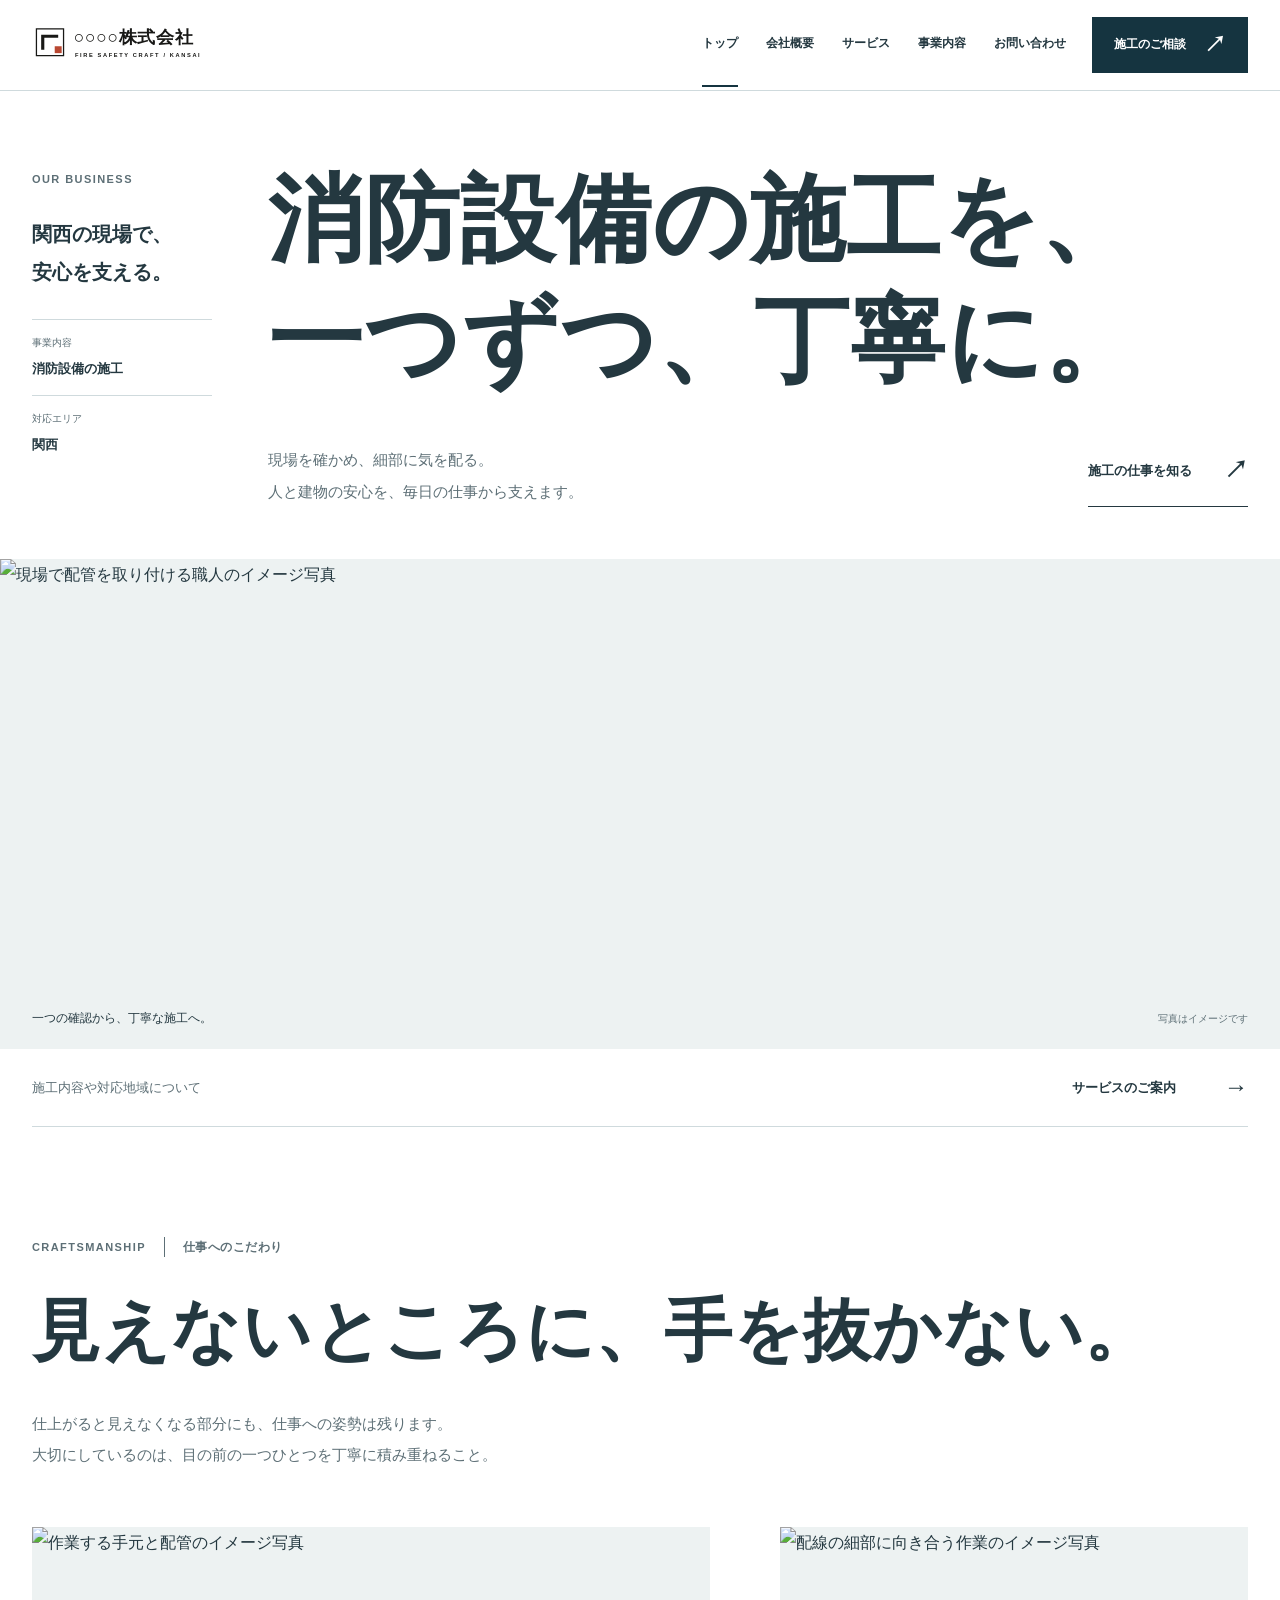
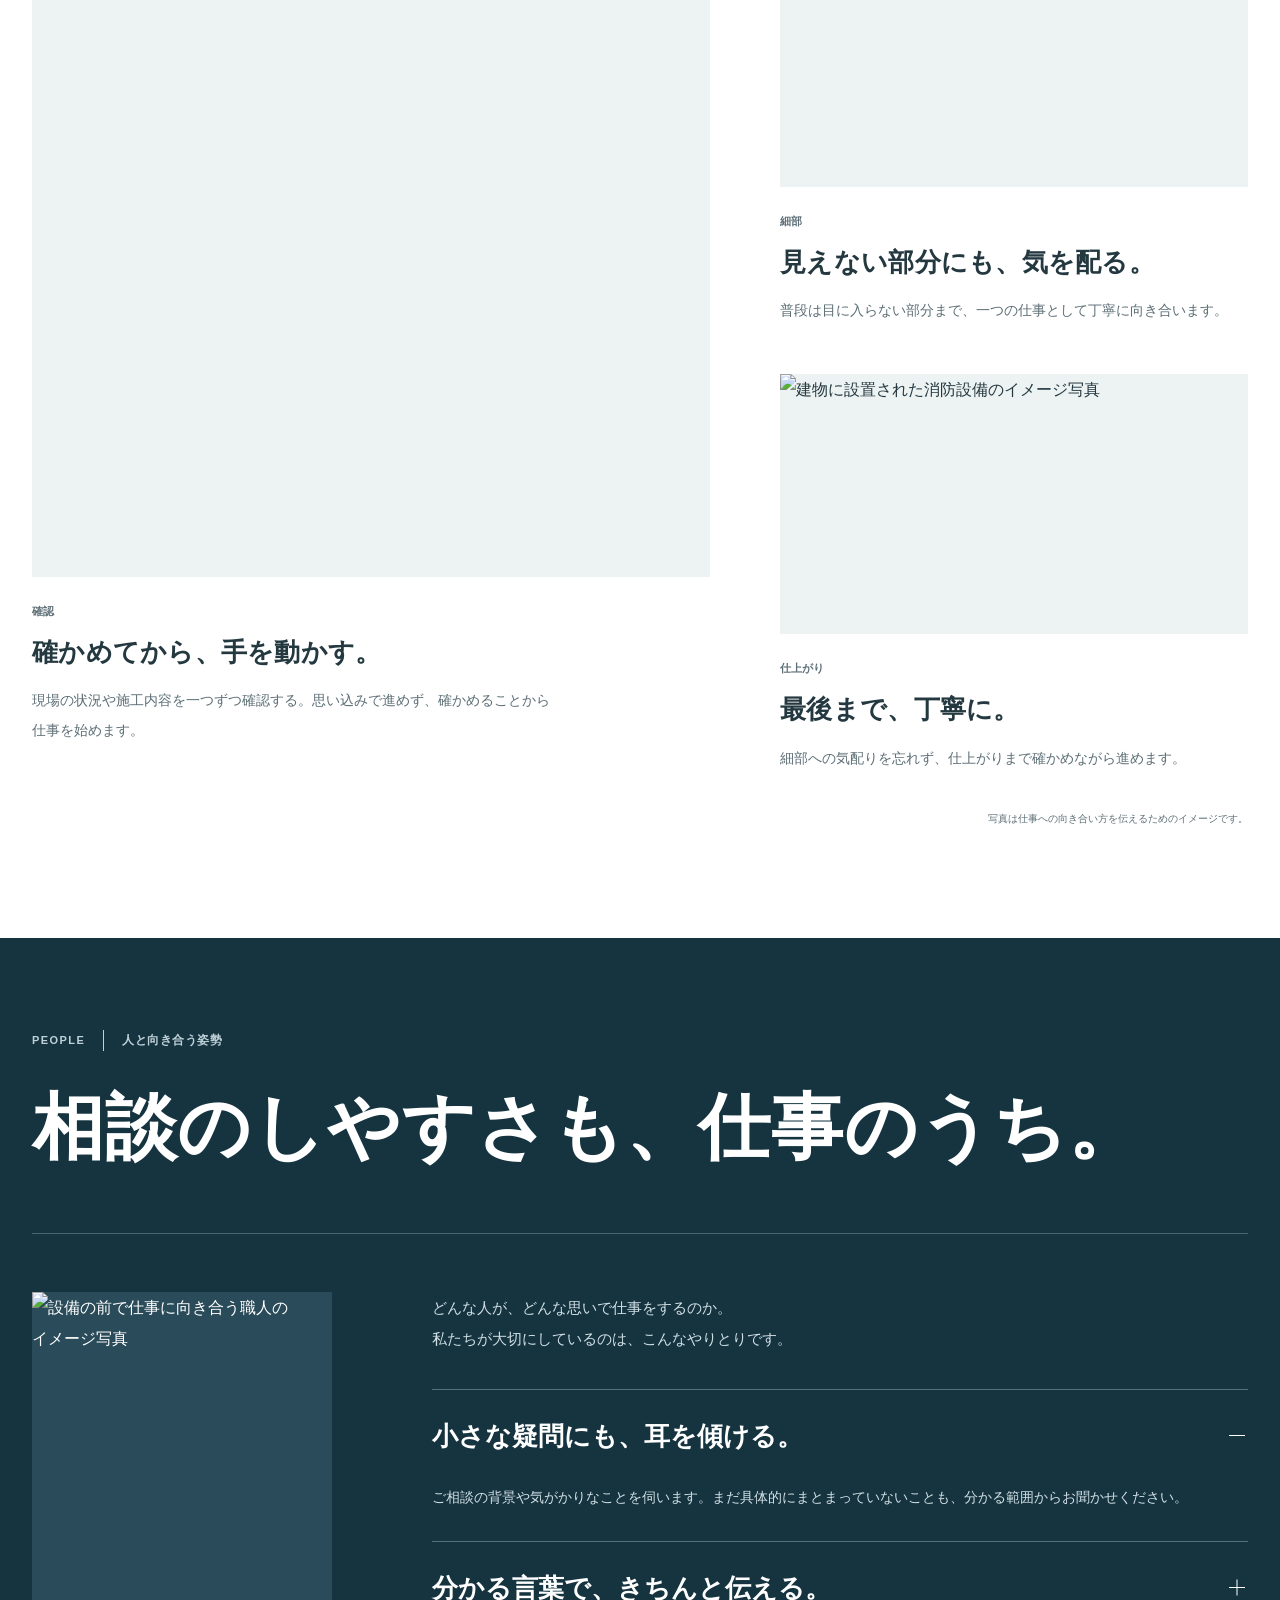
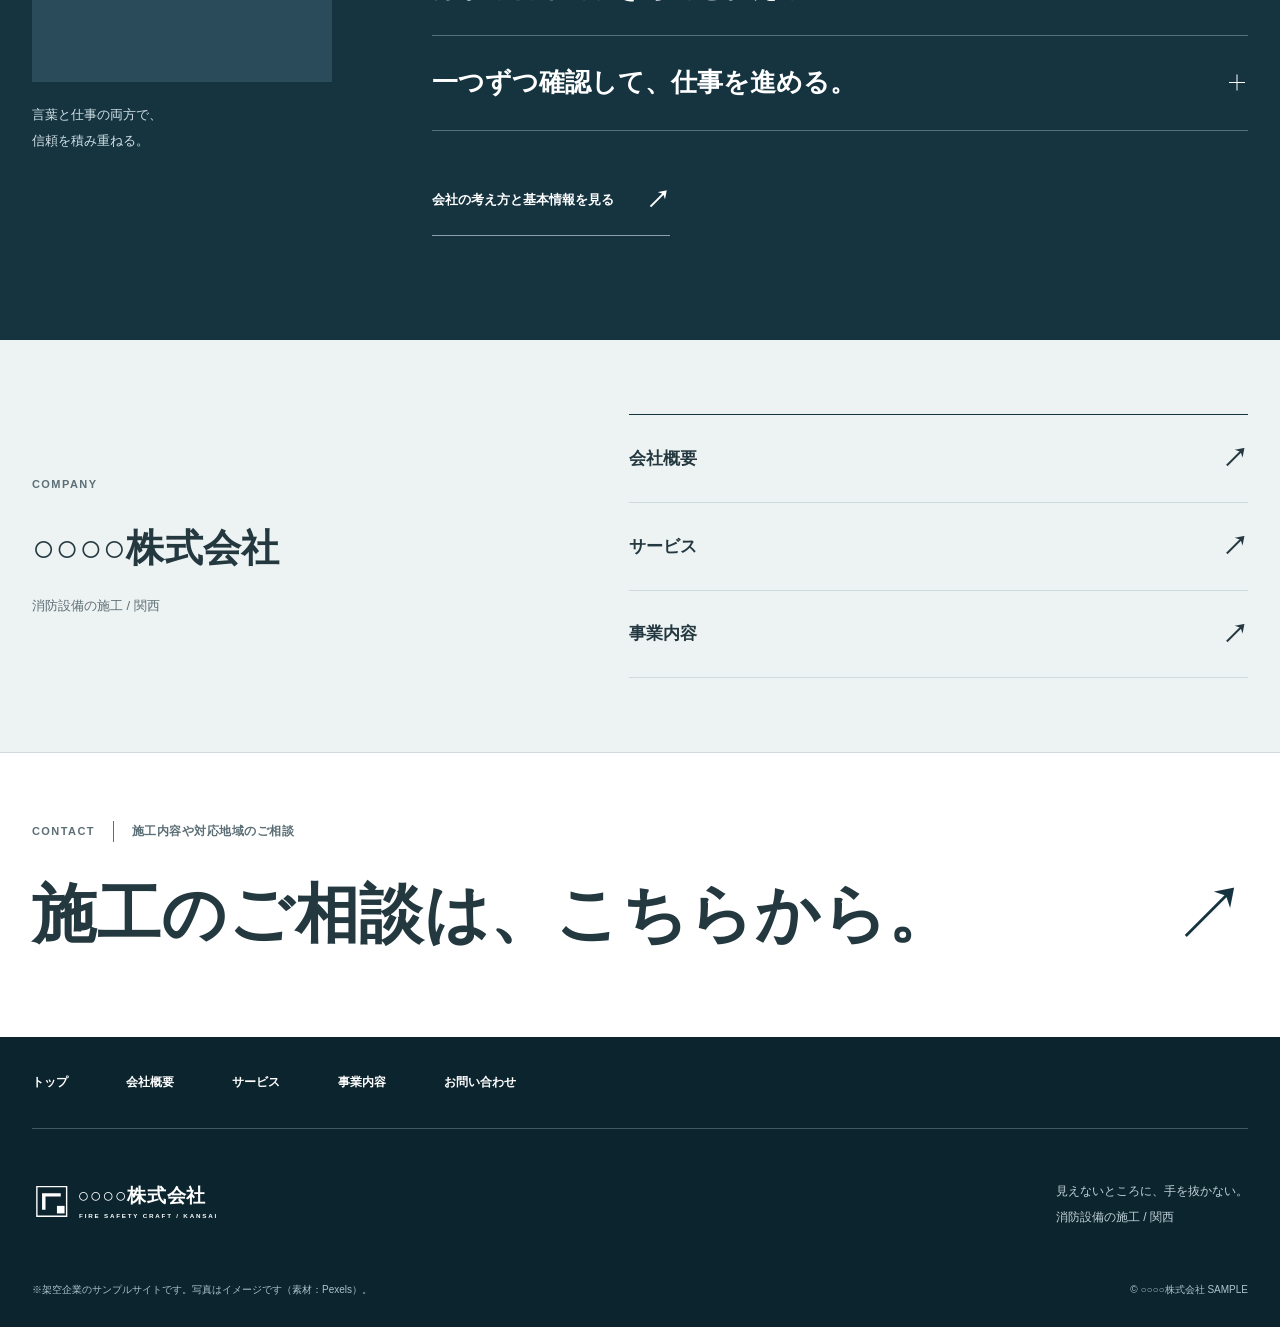
==== commit 42c92e13: "施工内容を入口に、職人のこだわりと人柄を伝える構成へ再設計 トップを施工内容の見出し、独立した現場写真、こだわりの写真ギャラリー、人柄を伝える開閉パネル、会社案内の順へ再構成。 下層4ページの配置も見" ====
--- a/index.html
+++ b/index.html
@@ -7,67 +7,64 @@
   <meta name="theme-color" content="#153440">
   <title>○○○○株式会社 | 消防設備施工会社サンプル</title>
   <link rel="icon" href="assets/logo.svg?v=20260924-corporate" type="image/svg+xml">
-  <link rel="stylesheet" href="css/style.css?v=20260924-corporate">
+  <link rel="stylesheet" href="css/craft-layout.css?v=20260924-craft-layout">
   <link rel="stylesheet" href="css/japanese-wrap.css?v=20260918-craft">
 </head>
 <body>
 <a class="skip-link" href="#main">本文へ移動</a>
-<header class="site-header">
-  <div class="container header-inner">
-    <a class="logo" href="index.html"><img src="assets/logo.svg?v=20260924-corporate" alt="○○○○株式会社" width="390" height="80"></a>
-    <nav class="site-nav" id="site-nav" aria-label="メインナビゲーション"><a href="index.html" aria-current="page">トップ</a><a href="about.html">会社概要</a><a href="service.html">サービス</a><a href="business.html">事業内容</a><a href="contact.html">お問い合わせ</a></nav>
-    <a class="header-contact" href="contact.html">施工のご相談<span aria-hidden="true">↗</span></a>
-    <button class="menu-button" type="button" aria-controls="site-nav" aria-label="メニューを開閉" aria-expanded="false"><span class="menu-lines" aria-hidden="true"></span>MENU</button>
+<header class="site-header"><div class="container header-inner">
+  <a class="logo" href="index.html"><img src="assets/logo.svg?v=20260924-corporate" alt="○○○○株式会社" width="390" height="80"></a>
+  <nav class="site-nav" id="site-nav" aria-label="メインナビゲーション"><a href="index.html" aria-current="page">トップ</a><a href="about.html">会社概要</a><a href="service.html">サービス</a><a href="business.html">事業内容</a><a href="contact.html">お問い合わせ</a></nav>
+  <a class="header-contact" href="contact.html">施工のご相談<span aria-hidden="true">↗</span></a>
+  <button class="menu-button" type="button" aria-controls="site-nav" aria-label="メニューを開閉" aria-expanded="false"><span class="menu-lines" aria-hidden="true"></span>MENU</button>
+</div></header>
+<main id="main">
+
+<section class="business-opening"><div class="container opening-grid">
+  <div class="opening-meta"><p class="eyebrow">OUR BUSINESS</p><p class="opening-area">関西の現場で、<br>安心を支える。</p><dl><div><dt>事業内容</dt><dd>消防設備の施工</dd></div><div><dt>対応エリア</dt><dd>関西</dd></div></dl></div>
+  <div class="hero-copy opening-copy"><h1 class=" jp-flow"><span class="jp-phrase">消防設備の施工を、</span><wbr><span class="jp-phrase">一つずつ、丁寧に。</span></h1>
+    <div class="opening-bottom"><p>現場を確かめ、細部に気を配る。<br>人と建物の安心を、毎日の仕事から支えます。</p><a class="text-link" href="business.html">施工の仕事を知る<span aria-hidden="true">↗</span></a></div>
   </div>
-</header>
-<main id="main">
-  <section class="craft-hero" aria-label="仕事への姿勢">
-    <div class="hero-image" role="img" aria-label="現場で施工に向き合う職人のイメージ写真"></div>
-    <div class="container hero-inner"><div class="hero-copy">
-      <p class="eyebrow"><span class="eyebrow-rule" aria-hidden="true"></span>消防設備の施工 / 関西</p>
-      <h1 class="jp-flow"><span class="jp-phrase">見えないところに、</span><wbr><span class="jp-phrase">手を抜かない。</span></h1>
-      <p class="hero-lead">一つひとつの確認を、確かな施工へ。<br>人と建物の安心を、現場の仕事から支えます。</p>
-      <div class="hero-actions"><a class="button button-light" href="business.html">私たちの仕事<span aria-hidden="true">↗</span></a><a class="hero-text-link" href="about.html">私たちについて<span aria-hidden="true">→</span></a></div>
-    </div></div>
-    <span class="hero-photo-credit">写真はイメージです</span>
-  </section>
-  <div class="hero-strip"><div class="container hero-strip-inner"><div><span>BUSINESS</span><strong>消防設備の施工</strong></div><div><span>AREA</span><strong>関西エリア</strong></div><a class="hero-strip-link" href="#philosophy">仕事への姿勢を知る<span aria-hidden="true">↓</span></a></div></div>
+</div>
+<figure class="opening-panorama"><img class="" src="https://images.pexels.com/photos/8961695/pexels-photo-8961695.jpeg?auto=compress&dpr=1&w=1800" alt="現場で配管を取り付ける職人のイメージ写真" width="1800" height="1200" loading="eager" fetchpriority="high" decoding="async"><figcaption><span>一つの確認から、丁寧な施工へ。</span><span>写真はイメージです</span></figcaption></figure>
+<div class="container opening-route"><span>施工内容や対応地域について</span><a href="service.html">サービスのご案内<span aria-hidden="true">→</span></a></div>
+</section>
 
-  <section class="section introduction" id="philosophy"><div class="container">
-    <p class="eyebrow section-eyebrow">OUR ATTITUDE <span>仕事への向き合い方</span></p>
-    <div class="statement-layout"><div class="philosophy-copy"><h2 class="jp-flow"><span class="jp-phrase">派手な言葉より、</span><wbr><span class="jp-phrase">一つずつ丁寧に。</span></h2></div><div class="statement-body"><p>図面に向き合い、現場を確かめ、手を動かす。仕上がると見えなくなるところにも、仕事への姿勢は残ります。</p><p>私たちは、目の前の一つひとつを丁寧に積み重ねることを大切にしています。</p><a class="text-link" href="about.html">私たちが大切にしていること<span aria-hidden="true">↗</span></a></div></div>
-  </div></section>
+<section class="section craft-details" id="craft"><div class="container">
+  <div class="gallery-heading"><p class="eyebrow">CRAFTSMANSHIP <span>仕事へのこだわり</span></p><h2 class="section-title jp-flow"><span class="jp-phrase">見えないところに、</span><wbr><span class="jp-phrase">手を抜かない。</span></h2><p class="section-intro">仕上がると見えなくなる部分にも、仕事への姿勢は残ります。<br>大切にしているのは、目の前の一つひとつを丁寧に積み重ねること。</p></div>
+  <div class="craft-gallery">
+    <figure class="craft-feature"><img class="hands-crop" src="https://images.pexels.com/photos/8961695/pexels-photo-8961695.jpeg?auto=compress&dpr=1&w=1800" alt="作業する手元と配管のイメージ写真" width="1800" height="1200" loading="lazy" decoding="async"><figcaption><p class="photo-topic">確認</p><h3>確かめてから、手を動かす。</h3><p>現場の状況や施工内容を一つずつ確認する。思い込みで進めず、確かめることから仕事を始めます。</p></figcaption></figure>
+    <figure class="craft-detail"><img class="detail-crop" src="https://images.pexels.com/photos/21812143/pexels-photo-21812143/free-photo-of-electrician-working-with-cables.jpeg?auto=compress&dpr=1&w=1800" alt="配線の細部に向き合う作業のイメージ写真" width="1800" height="1200" loading="lazy" decoding="async"><figcaption><p class="photo-topic">細部</p><h3>見えない部分にも、気を配る。</h3><p>普段は目に入らない部分まで、一つの仕事として丁寧に向き合います。</p></figcaption></figure>
+    <figure class="craft-finish"><img class="" src="https://images.pexels.com/photos/13756513/pexels-photo-13756513.jpeg?auto=compress&dpr=1&w=1800" alt="建物に設置された消防設備のイメージ写真" width="1800" height="1200" loading="lazy" decoding="async"><figcaption><p class="photo-topic">仕上がり</p><h3>最後まで、丁寧に。</h3><p>細部への気配りを忘れず、仕上がりまで確かめながら進めます。</p></figcaption></figure>
+  </div>
+  <p class="photo-note">写真は仕事への向き合い方を伝えるためのイメージです。</p>
+</div></section>
 
-  <section class="section work-section"><div class="container">
-    <div class="section-heading"><div><p class="eyebrow">OUR WORK</p><h2 class="section-title jp-flow"><span class="jp-phrase">仕事を知る。</span></h2></div><p>消防設備の施工を通じて、<br>関西の現場に向き合う。</p></div>
-    <div class="work-grid"><figure class="work-figure"><div class="work-image" role="img" aria-label="設備の施工をイメージした写真"></div><figcaption>一つひとつの現場に、丁寧な仕事を。</figcaption></figure><div class="work-links">
-      <a class="work-link" href="service.html"><span class="work-number">01 / SERVICE</span><h3>サービス</h3><p>施工内容、対応エリア、ご相談について。</p><span class="work-arrow" aria-hidden="true">↗</span></a>
-      <a class="work-link" href="business.html"><span class="work-number">02 / BUSINESS</span><h3>事業内容</h3><p>私たちの中心業務、消防設備の施工。</p><span class="work-arrow" aria-hidden="true">↗</span></a>
-    </div></div>
-  </div></section>
+<section class="conversation-section"><div class="container">
+  <div class="conversation-heading"><p class="eyebrow">PEOPLE <span>人と向き合う姿勢</span></p><h2 class="section-title display-title jp-flow"><span class="jp-phrase">相談のしやすさも、</span><wbr><span class="jp-phrase">仕事のうち。</span></h2></div>
+  <div class="conversation-grid">
+    <figure class="conversation-portrait"><img class="" src="https://images.pexels.com/photos/21812143/pexels-photo-21812143/free-photo-of-electrician-working-with-cables.jpeg?auto=compress&dpr=1&w=1800" alt="設備の前で仕事に向き合う職人のイメージ写真" width="1800" height="1200" loading="lazy" decoding="async"><figcaption>言葉と仕事の両方で、<br>信頼を積み重ねる。</figcaption></figure>
+    <div class="conversation-body"><p class="conversation-lead">どんな人が、どんな思いで仕事をするのか。<br>私たちが大切にしているのは、こんなやりとりです。</p>
+      <details class="attitude" open><summary>小さな疑問にも、耳を傾ける。<span aria-hidden="true"></span></summary><div><p>ご相談の背景や気がかりなことを伺います。まだ具体的にまとまっていないことも、分かる範囲からお聞かせください。</p></div></details>
+      <details class="attitude"><summary>分かる言葉で、きちんと伝える。<span aria-hidden="true"></span></summary><div><p>できることや確認が必要なことを、分かりやすくお伝えする。分からないことをそのままにしない、誠実なやりとりを心がけています。</p></div></details>
+      <details class="attitude"><summary>一つずつ確認して、仕事を進める。<span aria-hidden="true"></span></summary><div><p>現場での仕事にも、お客様とのやりとりにも、丁寧であること。小さな確認を重ねながら、信頼される会社を目指します。</p></div></details>
+      <a class="text-link text-link-light" href="about.html">会社の考え方と基本情報を見る<span aria-hidden="true">↗</span></a>
+    </div>
+  </div>
+</div></section>
 
-  <section class="section values-section"><div class="container">
-    <p class="eyebrow section-eyebrow">CRAFTSMANSHIP <span>仕事の基準</span></p><h2 class="section-title jp-flow"><span class="jp-phrase">相談前に、</span><wbr><span class="jp-phrase">知ってほしいこと。</span></h2>
-    <div class="principles">
-      <article class="principle"><span class="principle-number" aria-hidden="true">01</span><h3>まず、確かめる。</h3><p>現場の状況や施工内容を一つずつ確認する。思い込みで進めず、確かめることから仕事を始めます。</p></article>
-      <article class="principle"><span class="principle-number" aria-hidden="true">02</span><h3>仕上げまで、丁寧に。</h3><p>目に入る仕上がりも、普段は見えない部分も。細部への気配りを忘れず、一つの仕事に向き合います。</p></article>
-      <article class="principle"><span class="principle-number" aria-hidden="true">03</span><h3>人に、まっすぐ。</h3><p>ご相談の背景や気がかりなことを伺う。分かりやすくお伝えする姿勢を大切に、誠実なやりとりを心がけます。</p></article>
-    </div>
-  </div></section>
-
-  <section class="people-section"><div class="container people-grid"><div class="person-copy"><div class="person-copy-inner"><p class="eyebrow">PEOPLE & CRAFT</p><h2 class="jp-flow"><span class="jp-phrase">仕事の向こうにいる、</span><wbr><span class="jp-phrase">人まで見えるように。</span></h2><p>どんな人が、どんな思いで仕事をするのか。私たちは、施工の技術と同じように、人と向き合う姿勢も大切にしています。</p><p>小さな疑問にも耳を傾け、言葉と仕事の両方で信頼を積み重ねていきます。</p><a class="text-link text-link-light" href="about.html">会社の考え方を見る<span aria-hidden="true">↗</span></a></div></div><div class="people-photo" role="img" aria-label="仕事に向き合う職人のイメージ写真"></div></div></section>
-  <section class="cta"><div class="container cta-inner"><div><p class="eyebrow">LET’S TALK</p><h2 class="jp-flow"><span class="jp-phrase">消防設備の施工について、</span><wbr><span class="jp-phrase">相談先を確認する。</span></h2><p>施工内容や対応地域についてのご相談はこちらから。</p></div><a class="action-link" href="contact.html"><span>お問い合わせ</span><span class="action-arrow" aria-hidden="true">↗</span></a></div></section>
+<section class="company-gateway"><div class="container gateway-grid"><div><p class="eyebrow">COMPANY</p><h2 class="gateway-title jp-flow"><span class="jp-phrase">○○○○株式会社</span></h2><p>消防設備の施工 / 関西</p></div><nav aria-label="会社について詳しく知る"><a href="about.html"><span>会社概要</span><span aria-hidden="true">↗</span></a><a href="service.html"><span>サービス</span><span aria-hidden="true">↗</span></a><a href="business.html"><span>事業内容</span><span aria-hidden="true">↗</span></a></nav></div></section>
 
 </main>
-<footer class="site-footer">
-  <div class="container">
-    <div class="footer-main">
-      <div class="footer-brand"><a class="footer-logo" href="index.html"><img src="assets/logo.svg?v=20260924-corporate" alt="○○○○株式会社" width="390" height="80"></a><p>見えないところに、手を抜かない。<br>消防設備の施工 / 関西</p></div>
-      <nav class="footer-nav" aria-label="フッターナビ"><a href="index.html" aria-current="page">トップ</a><a href="about.html">会社概要</a><a href="service.html">サービス</a><a href="business.html">事業内容</a><a href="contact.html">お問い合わせ</a></nav>
-    </div>
-    <div class="footer-bottom"><p>※架空企業のサンプルサイトです。写真はイメージです（素材：Pexels）。</p><p>© ○○○○株式会社 SAMPLE</p></div>
-  </div>
-</footer>
+<section class="contact-door cta" aria-label="施工のご相談"><div class="container">
+      <p class="eyebrow">CONTACT <span>施工内容や対応地域のご相談</span></p>
+      <a class="contact-door-link" href="contact.html"><h2 class="section-title jp-flow"><span class="jp-phrase">施工のご相談は、</span><wbr><span class="jp-phrase">こちらから。</span></h2><span class="door-arrow" aria-hidden="true">↗</span></a>
+    </div></section>
+<footer class="site-footer"><div class="container">
+  <nav class="footer-nav" aria-label="フッターナビ"><a href="index.html" aria-current="page">トップ</a><a href="about.html">会社概要</a><a href="service.html">サービス</a><a href="business.html">事業内容</a><a href="contact.html">お問い合わせ</a></nav>
+  <div class="footer-identity"><a class="footer-logo" href="index.html"><img src="assets/logo.svg?v=20260924-corporate" alt="○○○○株式会社" width="390" height="80"></a><p>見えないところに、手を抜かない。<br>消防設備の施工 / 関西</p></div>
+  <div class="footer-bottom"><p>※架空企業のサンプルサイトです。写真はイメージです（素材：Pexels）。</p><p>© ○○○○株式会社 SAMPLE</p></div>
+</div></footer>
 <script src="js/main.js"></script>
 </body>
 </html>
--- a/css/craft-layout.css
+++ b/css/craft-layout.css
@@ -0,0 +1,388 @@
+:root{--ink:#153440;--deep:#0c242d;--text:#243840;--muted:#5d6f76;--line:#cfdadd;--surface:#edf2f2;--accent:#c19a60;--max:1280px;--font:"Yu Gothic","Hiragino Kaku Gothic ProN",Meiryo,sans-serif}
+*{box-sizing:border-box}
+html{scroll-behavior:smooth;scroll-padding-top:110px}
+body{margin:0;background:#fff;color:var(--text);font-family:var(--font);line-height:1.95;-webkit-font-smoothing:antialiased}
+a{color:inherit;text-decoration:none}
+img{display:block;max-width:100%;height:auto}
+figure,dl,p{margin:0}
+dd{margin:0}
+h1,h2,h3{margin:0;font-family:var(--font);font-weight:700;letter-spacing:.01em}
+button,input,textarea{font:inherit}
+button,summary{cursor:pointer}
+a,button,input,textarea,summary{-webkit-tap-highlight-color:transparent}
+a:focus-visible,button:focus-visible,input:focus-visible,textarea:focus-visible,summary:focus-visible{outline:3px solid var(--accent);outline-offset:5px}
+.container{width:min(calc(100% - 64px),var(--max));margin-inline:auto}
+.section{padding:110px 0}
+.section-title{font-size:var(--heading-size,clamp(40px,5.3vw,68px));line-height:1.42}
+.display-title{font-size:clamp(42px,5.6vw,72px)}
+.eyebrow{display:flex;align-items:center;flex-wrap:wrap;gap:18px;margin-bottom:26px;color:var(--muted);font-size:11px;font-weight:700;line-height:1.7;letter-spacing:.13em}
+.eyebrow>span{padding-left:18px;border-left:1px solid currentColor;font-size:12px;letter-spacing:.04em}
+.section-intro{max-width:850px;margin-top:28px;font-size:15px;color:var(--muted);line-height:2.1}
+.text-link{display:inline-flex;align-items:center;justify-content:space-between;gap:32px;max-width:100%;padding:15px 0;border-bottom:1px solid currentColor;font-size:13px;font-weight:700;line-height:1.7}
+.text-link>span{flex-shrink:0;font-size:24px;transition:transform .2s}
+.text-link:hover>span{transform:translate(3px,-3px)}
+.sample-note{padding:18px 22px;background:var(--surface);color:var(--muted);font-size:12px;line-height:1.9}
+.skip-link{position:fixed;z-index:100;top:12px;left:16px;padding:12px 20px;background:#fff;transform:translateY(-160%)}
+.skip-link:focus{transform:none}
+
+/* Header */
+.site-header{position:sticky;top:0;z-index:50;background:#fff;border-bottom:1px solid var(--line)}
+.header-inner{display:grid;grid-template-columns:auto minmax(0,1fr) auto;align-items:center;gap:26px;min-height:90px}
+.logo img{width:246px}
+.site-nav{display:flex;align-items:center;justify-content:flex-end;gap:28px}
+.site-nav a{padding:29px 0;font-size:12px;font-weight:700;white-space:nowrap;border-bottom:2px solid transparent}
+.site-nav a:hover,.site-nav a[aria-current="page"]{border-bottom-color:var(--ink)}
+.header-contact{display:flex;align-items:center;justify-content:space-between;gap:18px;padding:16px 22px;background:var(--ink);color:#fff;font-size:12px;font-weight:700;white-space:nowrap}
+.header-contact:hover{background:var(--deep)}
+.header-contact>span{font-size:22px;line-height:1}
+.menu-button{display:none;align-items:center;gap:10px;padding:12px 0 12px 12px;border:0;background:none;color:var(--ink);font-size:10px;font-weight:700;letter-spacing:.08em}
+.menu-lines{width:20px;height:10px;border-top:2px solid currentColor;border-bottom:2px solid currentColor}
+
+/* Business first, followed by a separate panoramic image. */
+.business-opening{padding-top:68px}
+.opening-grid{display:grid;grid-template-columns:180px minmax(0,1fr);gap:56px;align-items:start}
+.opening-grid>*{min-width:0}
+.opening-meta{padding-top:11px}
+.opening-meta .eyebrow{margin-bottom:26px}
+.opening-area{font-size:20px;font-weight:700;line-height:1.9}
+.opening-meta dl{margin-top:28px}
+.opening-meta dl>div{padding:13px 0;border-top:1px solid var(--line)}
+.opening-meta dt{font-size:10px;color:var(--muted)}
+.opening-meta dd{margin-top:4px;font-size:13px;font-weight:700}
+.hero-copy{min-width:0;max-width:100%}
+.hero-copy h1{font-size:clamp(56px,7.4vw,100px);line-height:1.28;letter-spacing:.01em}
+.opening-bottom{display:flex;align-items:flex-end;justify-content:space-between;gap:36px;margin:34px 0 52px}
+.opening-bottom>p{color:var(--muted);font-size:15px;line-height:2.1}
+.opening-bottom .text-link{flex-shrink:0}
+.opening-panorama{position:relative;background:var(--surface)}
+.opening-panorama>img{width:100%;height:430px;object-fit:cover;object-position:center 42%}
+.opening-panorama figcaption{display:flex;align-items:center;justify-content:space-between;gap:24px;width:min(calc(100% - 64px),var(--max));margin-inline:auto;padding:18px 0;font-size:12px}
+.opening-panorama figcaption>span:last-child{font-size:10px;color:var(--muted)}
+.opening-route{display:flex;align-items:center;justify-content:space-between;gap:30px;padding-block:26px;border-bottom:1px solid var(--line);font-size:13px}
+.opening-route>span{color:var(--muted)}
+.opening-route>a{display:flex;align-items:center;gap:48px;font-weight:700}
+.opening-route>a>span{font-size:24px;line-height:1}
+
+/* Photo stories: a large study of the work, with two detail views. */
+.gallery-heading{margin-bottom:56px}
+.craft-gallery{display:grid;grid-template-columns:minmax(0,1.45fr) minmax(0,1fr);grid-template-rows:auto auto;gap:48px 70px;align-items:start}
+.craft-gallery figure{min-width:0}
+.craft-feature{grid-row:1/3}
+.craft-gallery img{width:100%;height:260px;object-fit:cover;background:var(--surface)}
+.craft-feature img{height:650px;object-position:42% center}
+.craft-gallery .detail-crop{object-position:22% 38%}
+.craft-finish img{object-position:center 54%}
+.craft-gallery figcaption{padding-top:24px}
+.photo-topic{margin-bottom:10px;font-size:11px;font-weight:700;color:var(--muted)}
+.craft-gallery h3{font-size:26px;line-height:1.55}
+.craft-gallery figcaption>p:last-child{max-width:620px;margin-top:14px;font-size:14px;line-height:2.1;color:var(--muted)}
+.photo-note{margin-top:36px;color:var(--muted);font-size:10px;text-align:right}
+
+/* People: a portrait and native, keyboard-accessible attitude panels. */
+.conversation-section{padding:92px 0 104px;background:var(--ink);color:#fff}
+.conversation-heading{padding-bottom:54px;border-bottom:1px solid #4a6470}
+.conversation-section .eyebrow{color:#bfd0d7}
+.conversation-grid{display:grid;grid-template-columns:300px minmax(0,1fr);gap:100px;margin-top:58px}
+.conversation-grid>*{min-width:0}
+.conversation-portrait img{width:100%;height:390px;object-fit:cover;object-position:69% 35%;background:#2a4b59}
+.conversation-portrait figcaption{margin-top:20px;color:#d1dfe4;font-size:13px;line-height:2}
+.conversation-lead{margin-bottom:34px;color:#d1dfe4;font-size:15px;line-height:2.1}
+.attitude{border-top:1px solid #55707c}
+.attitude:last-of-type{border-bottom:1px solid #55707c}
+.attitude summary{display:flex;align-items:center;justify-content:space-between;gap:24px;padding:25px 0;font-size:clamp(20px,2vw,26px);font-weight:700;line-height:1.7;list-style:none}
+.attitude summary::-webkit-details-marker{display:none}
+.attitude summary>span{position:relative;flex:0 0 22px;height:22px}
+.attitude summary>span::before,.attitude summary>span::after{content:"";position:absolute;left:3px;right:3px;top:10px;height:1px;background:currentColor}
+.attitude summary>span::after{transform:rotate(90deg)}
+.attitude[open] summary>span::after{display:none}
+.attitude>div{padding:0 48px 28px 0;color:#d1dfe4;font-size:14px;line-height:2.1}
+.text-link-light{margin-top:34px;color:#fff;border-bottom-color:#8ba2ae}
+.company-gateway{padding:74px 0;background:var(--surface)}
+.gateway-grid{display:grid;grid-template-columns:minmax(0,.9fr) minmax(0,1.1fr);gap:90px;align-items:center}
+.gateway-grid>*{min-width:0}
+.gateway-title{font-size:clamp(26px,3vw,40px);line-height:1.5}
+.gateway-grid>div>p:last-child{margin-top:16px;font-size:13px;color:var(--muted)}
+.gateway-grid nav{display:flex;flex-direction:column;border-top:1px solid var(--ink)}
+.gateway-grid nav>a{display:flex;align-items:center;justify-content:space-between;gap:24px;padding:18px 0;border-bottom:1px solid var(--line);font-size:17px;font-weight:700}
+.gateway-grid nav>a>span:last-child{font-size:26px}
+
+/* Inner pages share an open title, with content specific to each page. */
+.page-title{padding:26px 0 64px}
+.breadcrumbs{display:flex;align-items:center;flex-wrap:wrap;gap:12px;margin-bottom:52px;color:var(--muted);font-size:11px}
+.breadcrumbs a:hover{text-decoration:underline}
+.page-title-line{display:flex;align-items:flex-end;justify-content:space-between;gap:32px;padding-bottom:34px;border-bottom:1px solid var(--ink)}
+.page-title .hero-copy h1{font-size:clamp(60px,8.5vw,112px);line-height:1.25}
+.page-title-mark{color:#99b0ba;font-size:80px;font-family:Arial,sans-serif;line-height:1}
+.page-description{max-width:920px;margin-top:30px;color:var(--muted);font-size:15px;line-height:2.1}
+
+/* About: personality first, followed by the company record. */
+.about-character{padding:12px 0 86px}
+.character-grid{display:grid;grid-template-columns:minmax(0,.8fr) minmax(0,1.5fr);gap:86px;align-items:center}
+.character-grid>*{min-width:0}
+.character-portrait img{width:100%;height:560px;object-fit:cover;object-position:65% center;background:var(--surface)}
+.character-portrait figcaption{display:flex;justify-content:space-between;gap:18px;padding-top:14px;color:var(--muted);font-size:10px}
+.character-message>p:not(.eyebrow){margin-top:26px;color:var(--muted);font-size:15px;line-height:2.1}
+.character-message .text-link{margin-top:24px}
+.character-promises{padding:52px 0;background:var(--ink);color:#fff}
+.promise-grid{display:grid;grid-template-columns:repeat(3,minmax(0,1fr));gap:60px}
+.promise-dot{display:block;width:8px;height:8px;margin-bottom:22px;background:var(--accent)}
+.promise-grid h3{font-size:25px;line-height:1.5}
+.promise-grid p{margin-top:16px;color:#d1dfe4;font-size:14px;line-height:2}
+.company-profile{background:var(--surface)}
+.profile-title{display:flex;align-items:flex-end;justify-content:space-between;flex-wrap:wrap;gap:28px;margin-bottom:32px}
+.profile-title .eyebrow{margin:0}
+.company-profile .sample-note{padding:0 0 30px;background:transparent}
+.profile-sheet{border-top:1px solid var(--ink)}
+.profile-row{display:grid;grid-template-columns:220px minmax(0,1fr);gap:50px;padding:25px 0;border-bottom:1px solid #bdcdd3;font-size:14px}
+.profile-row dt{font-weight:700}
+.profile-row dd{color:var(--muted);overflow-wrap:anywhere}
+
+/* Service: scope at a glance, followed by information to prepare. */
+.service-overview{padding:62px 0;background:var(--surface)}
+.service-overview-grid{display:grid;grid-template-columns:minmax(0,1.6fr) minmax(0,.8fr);gap:90px}
+.service-overview-grid>*{min-width:0}
+.service-primary>p:not(.eyebrow){max-width:680px;margin-top:28px;color:var(--muted);font-size:15px;line-height:2.1}
+.service-primary .text-link{margin-top:28px}
+.service-scope{padding-left:50px;border-left:1px solid #b9cbd0}
+.service-scope .eyebrow{margin-bottom:12px}
+.area-name{font-size:46px;font-weight:700;line-height:1.5}
+.service-scope .area-name+p{margin-top:20px;font-size:14px;color:var(--muted)}
+.scope-note{margin-top:28px;padding-top:24px;border-top:1px solid #b9cbd0;font-size:12px;color:var(--muted);line-height:1.95}
+.preparation-list{display:grid;grid-template-columns:repeat(3,minmax(0,1fr));gap:48px;margin:52px 0 36px;padding:0;list-style:none}
+.preparation-list li{padding-top:26px;border-top:1px solid var(--ink)}
+.step-label{display:block;margin-bottom:32px;color:#8ba4ad;font-size:38px;font-family:Arial,sans-serif;line-height:1}
+.preparation-list h3{font-size:24px;line-height:1.5}
+.preparation-list p{margin-top:20px;color:var(--muted);font-size:14px;line-height:2.1}
+.service-human{padding:40px 0 64px}
+.service-human>.container{display:flex;align-items:center;justify-content:space-between;gap:40px;padding-block:38px;border-block:1px solid var(--line)}
+.service-human p{font-size:16px;line-height:2}
+.service-human strong{font-weight:700}
+
+/* Business: work image with a compact specification panel. */
+.business-visual{display:grid;grid-template-columns:minmax(0,2.8fr) minmax(280px,1fr);max-width:1600px;margin-inline:auto;background:var(--ink);color:#fff}
+.business-visual>figure{min-width:0}
+.business-visual>figure>img{width:100%;height:510px;object-fit:cover;object-position:center 42%;background:var(--surface)}
+.business-visual figcaption{display:flex;align-items:center;justify-content:space-between;gap:20px;padding:18px 32px;font-size:12px}
+.business-visual figcaption>span{font-size:10px;color:#c2d3da}
+.business-spec{padding:42px 38px}
+.business-spec .eyebrow{color:#b8ccd4}
+.business-spec dl>div{padding:22px 0;border-top:1px solid #506d79}
+.business-spec dt{font-size:11px;color:#b8ccd4}
+.business-spec dd{margin-top:10px;font-size:22px;font-weight:700;line-height:1.65}
+.business-statement{display:grid;grid-template-columns:1.25fr 1fr;gap:80px;max-width:1060px;margin:38px 0 0 auto;color:var(--muted);font-size:15px;line-height:2.15}
+.business-service-link{display:flex;align-items:center;justify-content:space-between;gap:40px;margin-top:66px;padding:30px 34px;background:var(--surface)}
+.business-service-link>div>span{display:block;color:var(--muted);font-size:12px}
+.business-service-link strong{display:block;margin-top:8px;font-size:21px;font-weight:700;line-height:1.7}
+.business-service-link>span{font-size:38px;flex-shrink:0}
+
+/* Contact: channels above one generous form column. */
+.contact-information{padding-bottom:44px}
+.contact-channels{display:grid;grid-template-columns:.8fr 1.25fr 1fr;gap:38px;margin-top:26px;padding:28px 0;border-block:1px solid var(--line)}
+.contact-channels>div{min-width:0}
+.contact-channels dt{color:var(--muted);font-size:10px;font-weight:700;letter-spacing:.1em}
+.contact-channels dd{margin-top:10px;font-size:18px;font-weight:700;overflow-wrap:anywhere}
+.contact-entry{padding-top:24px}
+.form-container{max-width:1000px}
+.form-title{--heading-size:44px;padding-bottom:24px;border-bottom:2px solid var(--ink)}
+.contact-form>.sample-note{margin-top:24px}
+.form-grid{margin-top:18px}
+.form-row{display:grid;grid-template-columns:180px minmax(0,1fr);align-items:start;gap:36px;padding:24px 0;border-bottom:1px solid var(--line)}
+.form-row>*{min-width:0}
+.form-row label{padding-top:14px;font-size:13px;font-weight:700}
+.contact-form input,.contact-form textarea{display:block;width:100%;min-width:0;padding:14px;border:1px solid #a7bcc5;border-radius:0;background:#f8fafb;color:var(--text);resize:vertical}
+.contact-form input:focus,.contact-form textarea:focus{border-color:var(--ink);background:#fff}
+.form-actions{display:flex;align-items:center;justify-content:space-between;gap:36px;margin-top:30px}
+.form-note{color:var(--muted);font-size:12px;line-height:1.9}
+.button{display:inline-flex;justify-content:center;align-items:center;max-width:100%;min-height:62px;padding:18px 28px;border:1px solid transparent;font-size:13px;font-weight:700;line-height:1.7}
+.button-dark{background:var(--ink);color:#fff}
+.button-dark:hover{background:var(--deep)}
+.form-actions .button{flex-shrink:0}
+
+/* Direct contact entrance and company footer. */
+.contact-door{padding:68px 0 76px;border-top:1px solid var(--line);background:#fff}
+.contact-door-link{display:flex;align-items:center;justify-content:space-between;gap:44px}
+.cta h2{font-size:clamp(38px,5vw,64px);line-height:1.45}
+.door-arrow{flex-shrink:0;color:var(--ink);font-size:76px;font-family:Arial,sans-serif;line-height:1;transition:transform .2s}
+.contact-door-link:hover .door-arrow{transform:translate(5px,-5px)}
+.site-footer{background:var(--deep);color:#fff}
+.footer-nav{display:flex;align-items:center;flex-wrap:wrap;gap:30px 58px;padding:34px 0;border-bottom:1px solid #405965;font-size:12px;font-weight:700}
+.footer-nav a:hover{text-decoration:underline}
+.footer-identity{display:flex;align-items:center;justify-content:space-between;gap:40px;padding:48px 0}
+.footer-logo img{width:270px;filter:brightness(0) invert(1)}
+.footer-identity>p{color:#c2d3da;font-size:12px;line-height:2.1}
+.footer-bottom{display:flex;align-items:start;justify-content:space-between;gap:24px;padding:0 0 28px;color:#adc3cd;font-size:10px;line-height:1.9}
+
+@media(max-width:1080px){
+  .header-inner{grid-template-columns:minmax(0,1fr) auto;min-height:80px}
+  .logo img{width:224px}
+  .header-contact{display:none}
+  .menu-button{display:flex}
+  .site-nav{display:none;position:absolute;top:100%;left:0;right:0;flex-direction:column;align-items:stretch;gap:0;padding:12px 32px 24px;background:var(--ink);color:#fff}
+  .site-nav.open{display:flex}
+  .site-nav a{padding:15px 0;border-bottom:1px solid #48626d}
+  .site-nav a[aria-current="page"]{color:#e7c591}
+  .opening-grid{grid-template-columns:minmax(0,1fr);gap:28px}
+  .opening-meta{display:flex;align-items:center;justify-content:space-between;gap:24px;padding:0}
+  .opening-meta .eyebrow{margin:0}
+  .opening-area{font-size:14px}
+  .opening-meta dl{display:flex;gap:24px;margin:0}
+  .opening-meta dl>div{padding:0;border:0}
+  .opening-meta dt{font-size:9px}
+  .opening-meta dd{font-size:11px}
+  .craft-gallery{gap:40px}
+  .craft-feature img{height:620px}
+  .conversation-grid{grid-template-columns:250px minmax(0,1fr);gap:54px}
+  .character-grid{gap:48px}
+  .service-overview-grid{gap:50px}
+  .service-scope{padding-left:32px}
+  .business-spec{padding:36px 26px}
+}
+@media(max-width:980px){
+  .section{padding:84px 0}
+  .business-opening{padding-top:44px}
+  .opening-bottom{margin-bottom:38px}
+  .opening-panorama>img{height:360px}
+  .craft-gallery{gap:40px 32px;grid-template-columns:minmax(0,1.15fr) minmax(0,1fr)}
+  .craft-gallery h3{font-size:23px}
+  .craft-feature img{height:580px}
+  .craft-detail img,.craft-finish img{height:220px}
+  .conversation-section{padding:74px 0}
+  .conversation-grid{grid-template-columns:220px minmax(0,1fr);gap:42px}
+  .conversation-portrait img{height:340px}
+  .conversation-lead br{display:none}
+  .attitude summary{font-size:21px;gap:18px}
+  .gateway-grid{gap:44px}
+  .character-grid{grid-template-columns:minmax(0,.8fr) minmax(0,1.2fr);gap:40px}
+  .character-portrait img{height:510px}
+  .promise-grid{gap:32px}
+  .promise-grid h3{font-size:22px}
+  .profile-row{grid-template-columns:180px minmax(0,1fr);gap:32px}
+  .service-overview-grid{grid-template-columns:1fr;gap:36px}
+  .service-scope{display:grid;grid-template-columns:1fr 1fr;gap:44px;padding:30px 0 0;border-left:0;border-top:1px solid #b9cbd0}
+  .scope-note{align-self:center;margin:0;padding:0;border:0}
+  .preparation-list{gap:28px}
+  .business-visual{grid-template-columns:minmax(0,1.8fr) minmax(250px,1fr)}
+  .business-visual>figure>img{height:470px}
+  .business-visual figcaption{padding:16px 24px;font-size:10px}
+  .business-statement{gap:44px}
+  .contact-channels{grid-template-columns:1fr 1.2fr;gap:24px 34px}
+  .contact-channels>div:last-child{grid-column:1/-1}
+  .contact-channels dd{font-size:16px}
+}
+@media(max-width:720px){
+  .container{width:min(calc(100% - 32px),var(--max))}
+  .section{padding:62px 0}
+  .header-inner{min-height:72px;gap:14px}
+  .logo img{width:188px}
+  .menu-button{gap:8px}
+  .site-nav{padding-inline:20px}
+  .eyebrow{gap:12px;margin-bottom:22px;font-size:10px}
+  .eyebrow>span{padding-left:12px;font-size:11px}
+  .section-intro{margin-top:22px;font-size:14px}
+  .section-intro br{display:none}
+  .business-opening{padding-top:28px}
+  .opening-meta{align-items:flex-start;gap:16px}
+  .opening-area{display:none}
+  .opening-meta dl{gap:18px}
+  .opening-meta dd{font-size:10px}
+  .opening-grid{gap:26px}
+  .opening-bottom{display:block;margin:26px 0 30px}
+  .opening-bottom>p{font-size:14px}
+  .opening-bottom .text-link{margin-top:12px;font-size:12px}
+  .opening-panorama>img{height:300px;object-position:65% center}
+  .opening-panorama figcaption{width:calc(100% - 32px);gap:16px;padding-block:14px;font-size:10px}
+  .opening-panorama figcaption>span:last-child{font-size:9px;flex-shrink:0}
+  .opening-route{align-items:flex-start;flex-direction:column;gap:10px;padding-block:20px;font-size:12px}
+  .opening-route>a{justify-content:space-between;width:100%}
+  .gallery-heading{margin-bottom:34px}
+  .craft-gallery{grid-template-columns:minmax(0,1fr);gap:38px}
+  .craft-feature{grid-row:auto}
+  .craft-feature img{height:400px;object-position:40% center}
+  .craft-detail img,.craft-finish img{height:260px}
+  .craft-gallery figcaption{padding-top:18px}
+  .craft-gallery h3{font-size:23px}
+  .craft-gallery figcaption>p:last-child{font-size:14px}
+  .photo-note{margin-top:28px;text-align:left}
+  .conversation-section{padding:60px 0}
+  .conversation-heading{padding-bottom:30px}
+  .conversation-grid{grid-template-columns:minmax(0,1fr);gap:30px;margin-top:30px}
+  .conversation-portrait{display:grid;grid-template-columns:minmax(0,1fr) minmax(0,1fr);align-items:end;gap:22px}
+  .conversation-portrait img{height:220px;object-position:66% center}
+  .conversation-portrait figcaption{margin:0;font-size:12px}
+  .conversation-lead{margin-bottom:26px;font-size:14px}
+  .attitude summary{gap:16px;padding-block:22px;font-size:19px}
+  .attitude>div{padding:0 20px 24px 0;font-size:14px}
+  .text-link-light{margin-top:26px}
+  .company-gateway{padding:50px 0}
+  .gateway-grid{grid-template-columns:1fr;gap:28px}
+  .gateway-grid nav>a{padding-block:16px;font-size:16px}
+  .page-title{padding:22px 0 36px}
+  .breadcrumbs{gap:10px;margin-bottom:32px;font-size:10px}
+  .page-title-line{gap:16px;padding-bottom:24px}
+  .page-title .hero-copy h1{font-size:clamp(30px,8.4vw,38px);line-height:1.4}
+  .page-title-mark{font-size:38px}
+  .page-description{margin-top:24px;font-size:14px}
+  .about-character{padding:0 0 48px}
+  .character-grid{grid-template-columns:minmax(0,1fr);gap:32px}
+  .character-portrait img{height:350px;object-position:center 32%}
+  .character-portrait figcaption{font-size:9px}
+  .character-message>p:not(.eyebrow){margin-top:22px;font-size:14px}
+  .character-promises{padding:36px 0}
+  .promise-grid{grid-template-columns:minmax(0,1fr);gap:0}
+  .promise-grid article{padding:26px 0;border-top:1px solid #506d79}
+  .promise-grid article:first-child{padding-top:0;border-top:0}
+  .promise-grid article:last-child{padding-bottom:0}
+  .promise-dot{margin-bottom:16px}
+  .promise-grid h3{font-size:24px}
+  .promise-grid p{margin-top:12px}
+  .profile-title{display:block;margin-bottom:26px}
+  .profile-title .eyebrow{margin-bottom:20px}
+  .profile-row{grid-template-columns:1fr;gap:8px;padding:22px 0}
+  .service-overview{padding:38px 0}
+  .service-primary>p:not(.eyebrow){margin-top:24px;font-size:14px}
+  .service-scope{grid-template-columns:1fr;gap:26px}
+  .area-name{font-size:36px}
+  .service-scope .area-name+p{margin-top:16px}
+  .scope-note{font-size:12px}
+  .preparation-list{grid-template-columns:1fr;gap:0;margin-top:34px}
+  .preparation-list li{display:grid;grid-template-columns:42px minmax(0,1fr);gap:14px 18px;padding:26px 0}
+  .preparation-list li:last-child{border-bottom:1px solid var(--line)}
+  .step-label{grid-row:span 2;margin:0;font-size:28px;line-height:1.4}
+  .preparation-list h3{font-size:22px}
+  .preparation-list p{grid-column:2;margin:0}
+  .service-human{padding:0 0 48px}
+  .service-human>.container{align-items:flex-start;flex-direction:column;gap:20px;padding-block:28px}
+  .service-human p{font-size:14px}
+  .business-visual{grid-template-columns:minmax(0,1fr)}
+  .business-visual>figure>img{height:330px;object-position:65% center}
+  .business-visual figcaption{padding:16px;font-size:10px}
+  .business-spec{padding:26px 16px 20px}
+  .business-spec dl{display:grid;grid-template-columns:1fr 1fr;gap:0 24px}
+  .business-spec dl>div:last-child{grid-column:1/-1}
+  .business-spec dl>div{padding:18px 0}
+  .business-spec dd{font-size:18px}
+  .business-spec dd br{display:none}
+  .business-statement{grid-template-columns:1fr;gap:22px;margin-top:28px;font-size:14px}
+  .business-service-link{gap:24px;margin-top:38px;padding:24px 20px}
+  .business-service-link strong{font-size:17px}
+  .business-service-link>span{font-size:28px}
+  .contact-information{padding-bottom:26px}
+  .contact-channels{grid-template-columns:minmax(0,1fr);gap:24px;margin-top:24px}
+  .contact-channels>div:last-child{grid-column:auto}
+  .contact-entry{padding-top:12px}
+  .form-row{grid-template-columns:minmax(0,1fr);gap:12px;padding:22px 0}
+  .form-row label{padding:0}
+  .form-actions{align-items:stretch;flex-direction:column;gap:24px}
+  .form-actions .button{width:100%}
+  .contact-door{padding:48px 0}
+  .contact-door-link{gap:20px}
+  .door-arrow{font-size:40px}
+  .footer-nav{gap:18px 28px;padding-block:28px;font-size:11px}
+  .footer-identity{align-items:flex-start;flex-direction:column;gap:24px;padding-block:32px}
+  .footer-logo img{width:240px}
+  .footer-bottom{flex-direction:column;gap:16px;padding-bottom:24px}
+}
+@media(prefers-reduced-motion:reduce){
+  html{scroll-behavior:auto}
+  *,*::before,*::after{transition:none!important}
+}
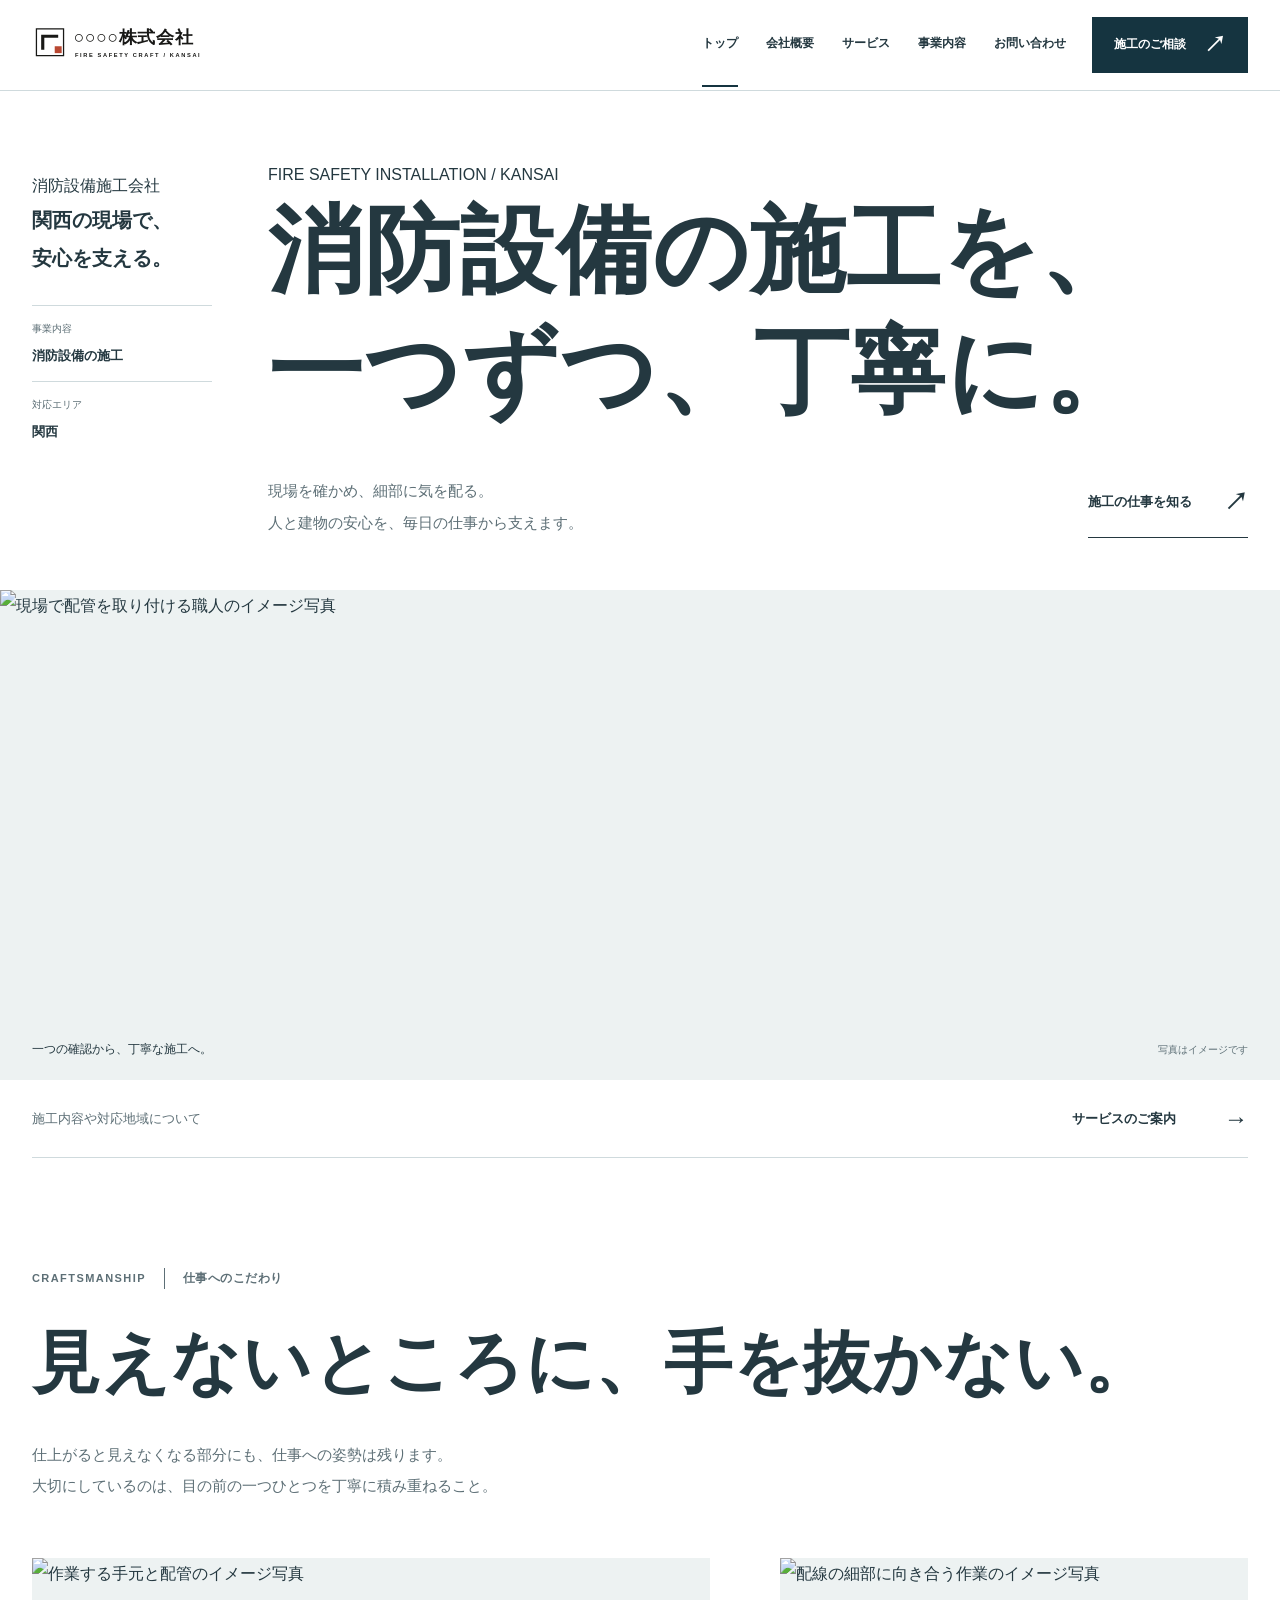
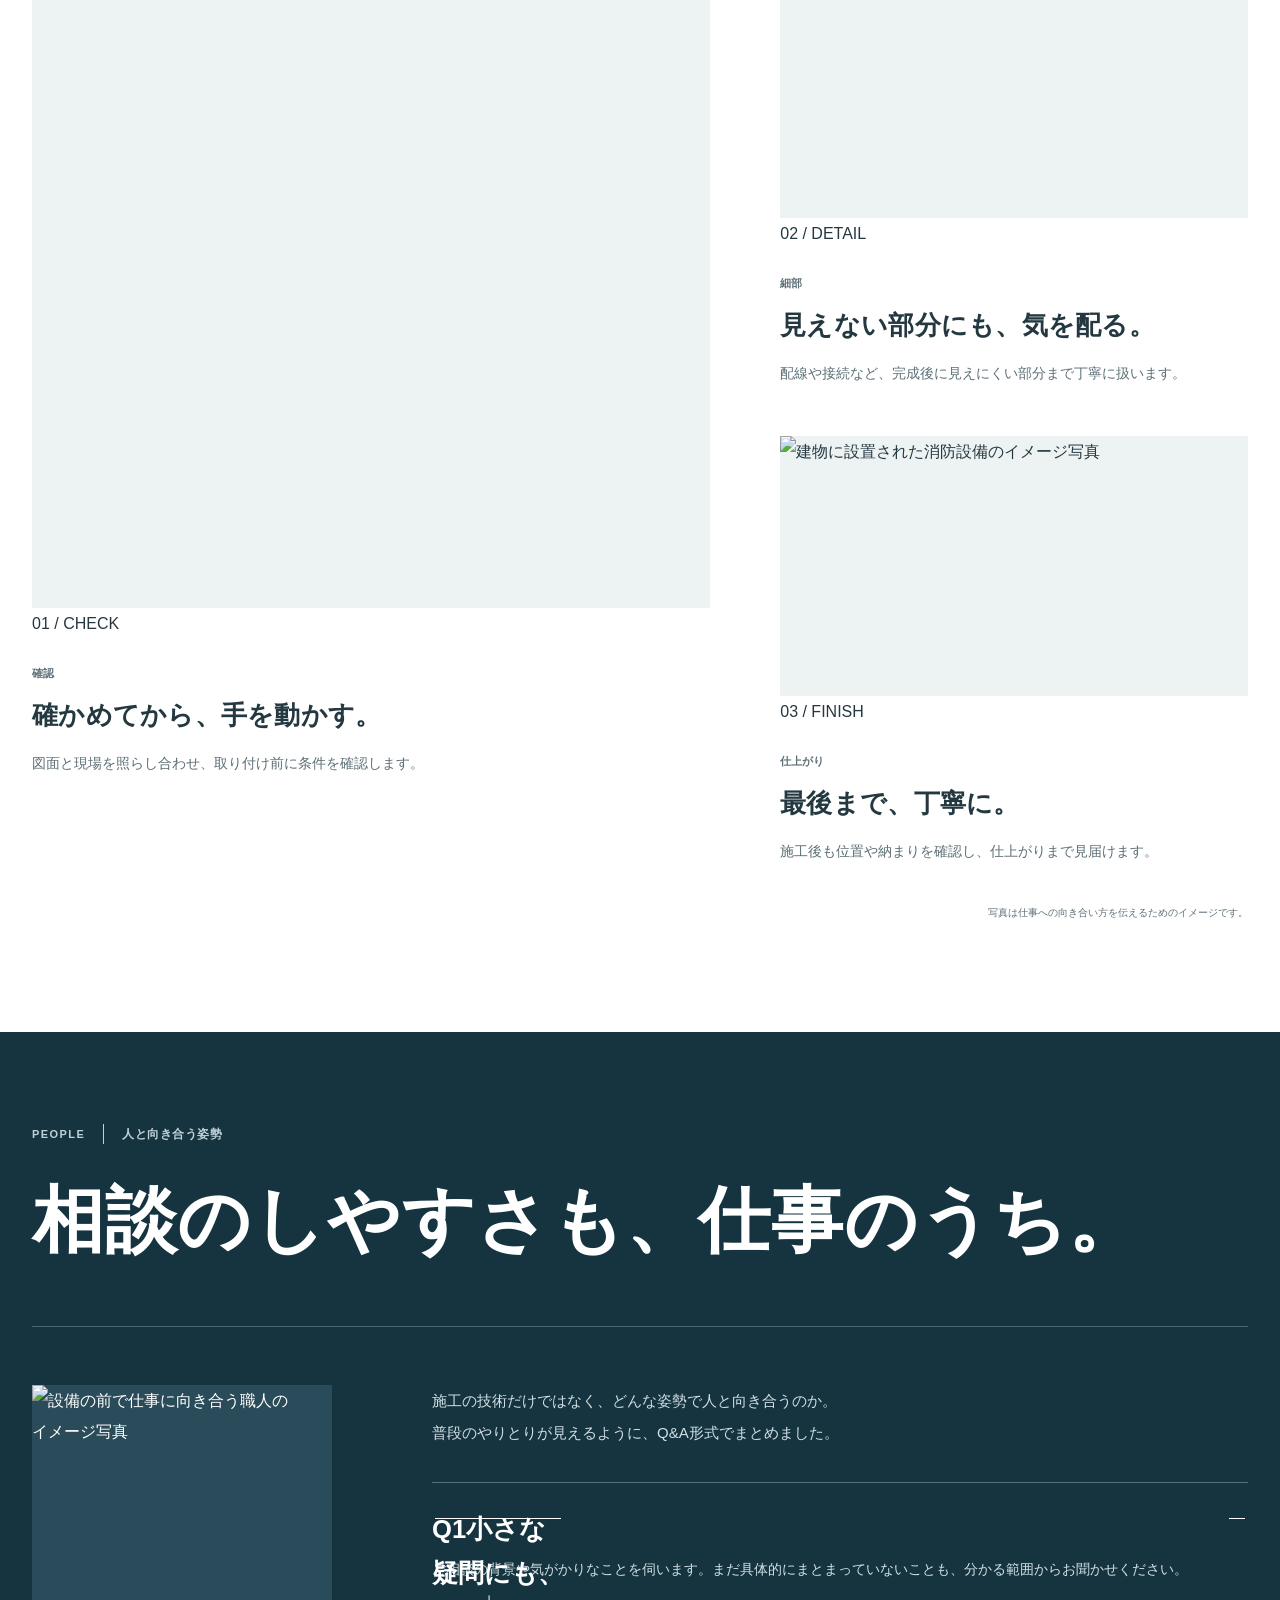
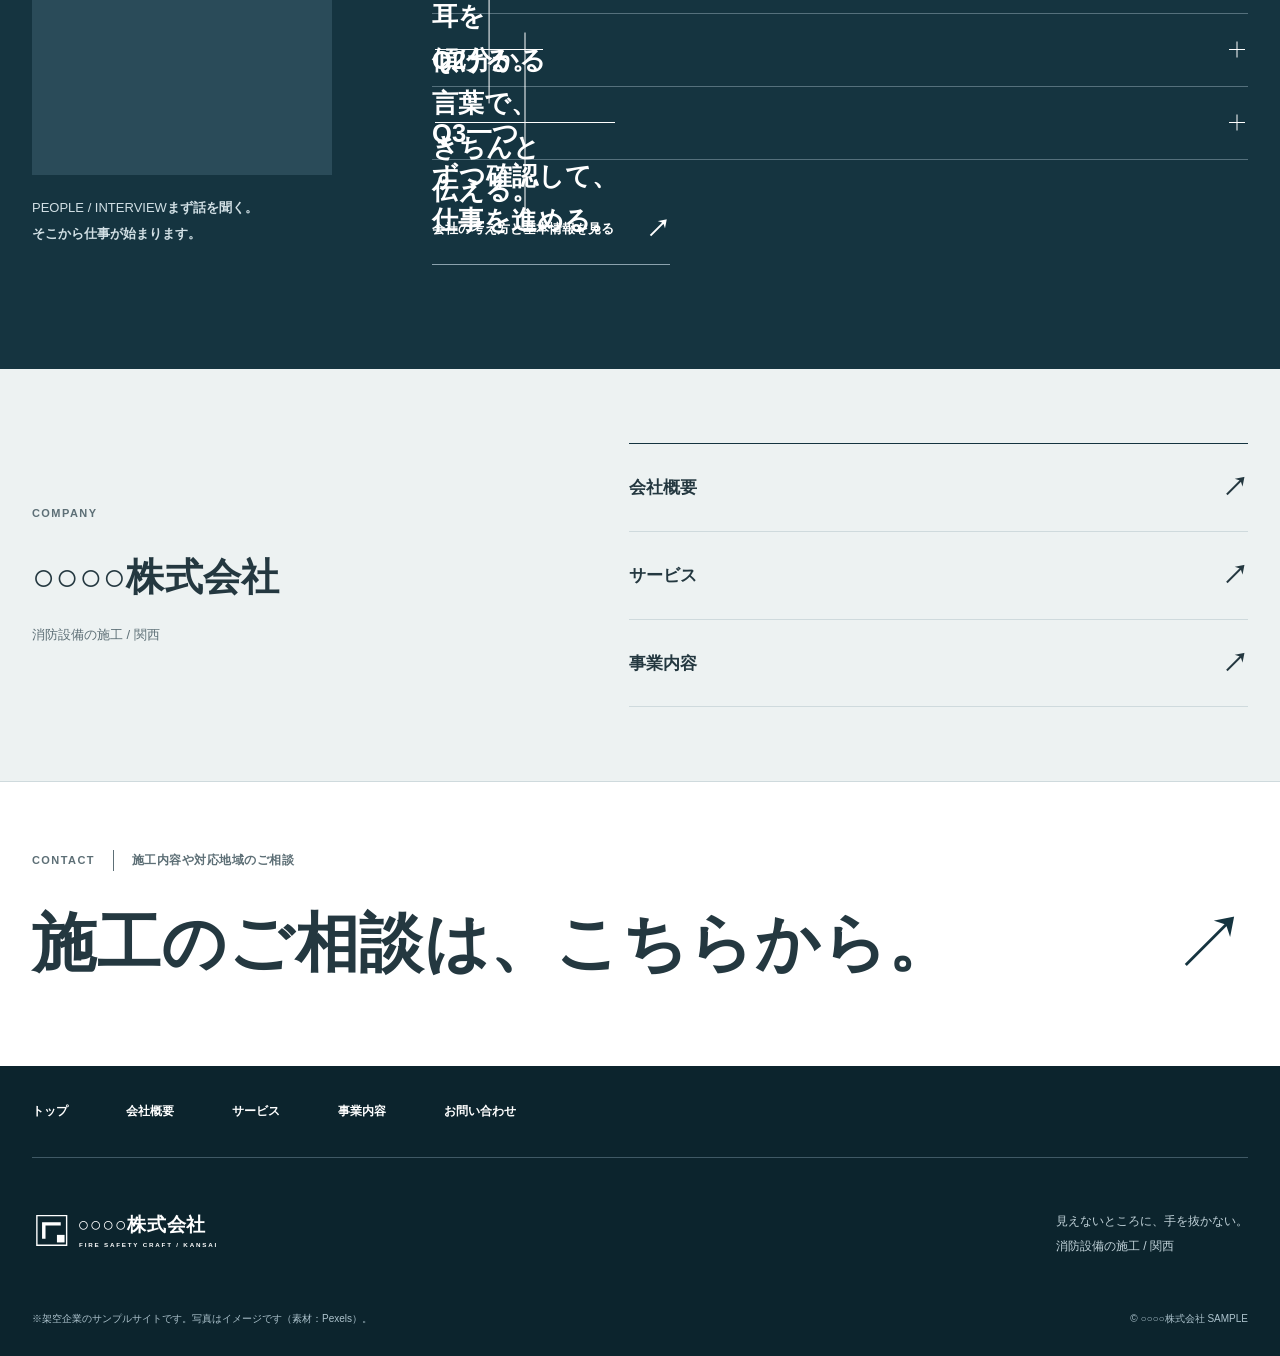
==== commit e050b7de: "トップの施工内容・写真訴求・人柄紹介を強化" ====
--- a/index.html
+++ b/index.html
@@ -7,7 +7,7 @@
   <meta name="theme-color" content="#153440">
   <title>○○○○株式会社 | 消防設備施工会社サンプル</title>
   <link rel="icon" href="assets/logo.svg?v=20260924-corporate" type="image/svg+xml">
-  <link rel="stylesheet" href="css/craft-layout.css?v=20260924-craft-layout">
+  <link rel="stylesheet" href="css/craft-layout.css?v=20260924-craft-layout2">
   <link rel="stylesheet" href="css/japanese-wrap.css?v=20260918-craft">
 </head>
 <body>
@@ -21,8 +21,8 @@
 <main id="main">
 
 <section class="business-opening"><div class="container opening-grid">
-  <div class="opening-meta"><p class="eyebrow">OUR BUSINESS</p><p class="opening-area">関西の現場で、<br>安心を支える。</p><dl><div><dt>事業内容</dt><dd>消防設備の施工</dd></div><div><dt>対応エリア</dt><dd>関西</dd></div></dl></div>
-  <div class="hero-copy opening-copy"><h1 class=" jp-flow"><span class="jp-phrase">消防設備の施工を、</span><wbr><span class="jp-phrase">一つずつ、丁寧に。</span></h1>
+  <div class="opening-meta"><p class="opening-business-tag">消防設備施工会社</p><p class="opening-area">関西の現場で、<br>安心を支える。</p><dl><div><dt>事業内容</dt><dd>消防設備の施工</dd></div><div><dt>対応エリア</dt><dd>関西</dd></div></dl></div>
+  <div class="hero-copy opening-copy"><p class="opening-declaration">FIRE SAFETY INSTALLATION / KANSAI</p><h1 class="jp-flow"><span class="jp-phrase">消防設備の施工を、</span><wbr><span class="jp-phrase">一つずつ、丁寧に。</span></h1>
     <div class="opening-bottom"><p>現場を確かめ、細部に気を配る。<br>人と建物の安心を、毎日の仕事から支えます。</p><a class="text-link" href="business.html">施工の仕事を知る<span aria-hidden="true">↗</span></a></div>
   </div>
 </div>
@@ -33,9 +33,9 @@
 <section class="section craft-details" id="craft"><div class="container">
   <div class="gallery-heading"><p class="eyebrow">CRAFTSMANSHIP <span>仕事へのこだわり</span></p><h2 class="section-title jp-flow"><span class="jp-phrase">見えないところに、</span><wbr><span class="jp-phrase">手を抜かない。</span></h2><p class="section-intro">仕上がると見えなくなる部分にも、仕事への姿勢は残ります。<br>大切にしているのは、目の前の一つひとつを丁寧に積み重ねること。</p></div>
   <div class="craft-gallery">
-    <figure class="craft-feature"><img class="hands-crop" src="https://images.pexels.com/photos/8961695/pexels-photo-8961695.jpeg?auto=compress&dpr=1&w=1800" alt="作業する手元と配管のイメージ写真" width="1800" height="1200" loading="lazy" decoding="async"><figcaption><p class="photo-topic">確認</p><h3>確かめてから、手を動かす。</h3><p>現場の状況や施工内容を一つずつ確認する。思い込みで進めず、確かめることから仕事を始めます。</p></figcaption></figure>
-    <figure class="craft-detail"><img class="detail-crop" src="https://images.pexels.com/photos/21812143/pexels-photo-21812143/free-photo-of-electrician-working-with-cables.jpeg?auto=compress&dpr=1&w=1800" alt="配線の細部に向き合う作業のイメージ写真" width="1800" height="1200" loading="lazy" decoding="async"><figcaption><p class="photo-topic">細部</p><h3>見えない部分にも、気を配る。</h3><p>普段は目に入らない部分まで、一つの仕事として丁寧に向き合います。</p></figcaption></figure>
-    <figure class="craft-finish"><img class="" src="https://images.pexels.com/photos/13756513/pexels-photo-13756513.jpeg?auto=compress&dpr=1&w=1800" alt="建物に設置された消防設備のイメージ写真" width="1800" height="1200" loading="lazy" decoding="async"><figcaption><p class="photo-topic">仕上がり</p><h3>最後まで、丁寧に。</h3><p>細部への気配りを忘れず、仕上がりまで確かめながら進めます。</p></figcaption></figure>
+    <figure class="craft-feature"><div class="craft-photo-wrap"><img class="hands-crop" src="https://images.pexels.com/photos/8961695/pexels-photo-8961695.jpeg?auto=compress&dpr=1&w=1800" alt="作業する手元と配管のイメージ写真" width="1800" height="1200" loading="lazy" decoding="async"><span class="photo-index">01 / CHECK</span></div><figcaption><p class="photo-topic">確認</p><h3>確かめてから、手を動かす。</h3><p>図面と現場を照らし合わせ、取り付け前に条件を確認します。</p></figcaption></figure>
+    <figure class="craft-detail"><div class="craft-photo-wrap"><img class="detail-crop" src="https://images.pexels.com/photos/21812143/pexels-photo-21812143/free-photo-of-electrician-working-with-cables.jpeg?auto=compress&dpr=1&w=1800" alt="配線の細部に向き合う作業のイメージ写真" width="1800" height="1200" loading="lazy" decoding="async"><span class="photo-index">02 / DETAIL</span></div><figcaption><p class="photo-topic">細部</p><h3>見えない部分にも、気を配る。</h3><p>配線や接続など、完成後に見えにくい部分まで丁寧に扱います。</p></figcaption></figure>
+    <figure class="craft-finish"><div class="craft-photo-wrap"><img src="https://images.pexels.com/photos/13756513/pexels-photo-13756513.jpeg?auto=compress&dpr=1&w=1800" alt="建物に設置された消防設備のイメージ写真" width="1800" height="1200" loading="lazy" decoding="async"><span class="photo-index">03 / FINISH</span></div><figcaption><p class="photo-topic">仕上がり</p><h3>最後まで、丁寧に。</h3><p>施工後も位置や納まりを確認し、仕上がりまで見届けます。</p></figcaption></figure>
   </div>
   <p class="photo-note">写真は仕事への向き合い方を伝えるためのイメージです。</p>
 </div></section>
@@ -43,11 +43,11 @@
 <section class="conversation-section"><div class="container">
   <div class="conversation-heading"><p class="eyebrow">PEOPLE <span>人と向き合う姿勢</span></p><h2 class="section-title display-title jp-flow"><span class="jp-phrase">相談のしやすさも、</span><wbr><span class="jp-phrase">仕事のうち。</span></h2></div>
   <div class="conversation-grid">
-    <figure class="conversation-portrait"><img class="" src="https://images.pexels.com/photos/21812143/pexels-photo-21812143/free-photo-of-electrician-working-with-cables.jpeg?auto=compress&dpr=1&w=1800" alt="設備の前で仕事に向き合う職人のイメージ写真" width="1800" height="1200" loading="lazy" decoding="async"><figcaption>言葉と仕事の両方で、<br>信頼を積み重ねる。</figcaption></figure>
-    <div class="conversation-body"><p class="conversation-lead">どんな人が、どんな思いで仕事をするのか。<br>私たちが大切にしているのは、こんなやりとりです。</p>
-      <details class="attitude" open><summary>小さな疑問にも、耳を傾ける。<span aria-hidden="true"></span></summary><div><p>ご相談の背景や気がかりなことを伺います。まだ具体的にまとまっていないことも、分かる範囲からお聞かせください。</p></div></details>
-      <details class="attitude"><summary>分かる言葉で、きちんと伝える。<span aria-hidden="true"></span></summary><div><p>できることや確認が必要なことを、分かりやすくお伝えする。分からないことをそのままにしない、誠実なやりとりを心がけています。</p></div></details>
-      <details class="attitude"><summary>一つずつ確認して、仕事を進める。<span aria-hidden="true"></span></summary><div><p>現場での仕事にも、お客様とのやりとりにも、丁寧であること。小さな確認を重ねながら、信頼される会社を目指します。</p></div></details>
+    <figure class="conversation-portrait"><img src="https://images.pexels.com/photos/21812143/pexels-photo-21812143/free-photo-of-electrician-working-with-cables.jpeg?auto=compress&dpr=1&w=1800" alt="設備の前で仕事に向き合う職人のイメージ写真" width="1800" height="1200" loading="lazy" decoding="async"><figcaption><span>PEOPLE / INTERVIEW</span><strong>まず話を聞く。<br>そこから仕事が始まります。</strong></figcaption></figure>
+    <div class="conversation-body"><p class="conversation-lead">施工の技術だけではなく、どんな姿勢で人と向き合うのか。<br>普段のやりとりが見えるように、Q&A形式でまとめました。</p>
+      <details class="attitude" open><summary><span class="attitude-question"><b>Q1</b>小さな疑問にも、耳を傾ける。</span><span class="attitude-toggle" aria-hidden="true"></span></summary><div><p>ご相談の背景や気がかりなことを伺います。まだ具体的にまとまっていないことも、分かる範囲からお聞かせください。</p></div></details>
+      <details class="attitude"><summary><span class="attitude-question"><b>Q2</b>分かる言葉で、きちんと伝える。</span><span class="attitude-toggle" aria-hidden="true"></span></summary><div><p>できることや確認が必要なことを、分かりやすくお伝えする。分からないことをそのままにしない、誠実なやりとりを心がけています。</p></div></details>
+      <details class="attitude"><summary><span class="attitude-question"><b>Q3</b>一つずつ確認して、仕事を進める。</span><span class="attitude-toggle" aria-hidden="true"></span></summary><div><p>現場での仕事にも、お客様とのやりとりにも、丁寧であること。小さな確認を重ねながら、信頼される会社を目指します。</p></div></details>
       <a class="text-link text-link-light" href="about.html">会社の考え方と基本情報を見る<span aria-hidden="true">↗</span></a>
     </div>
   </div>
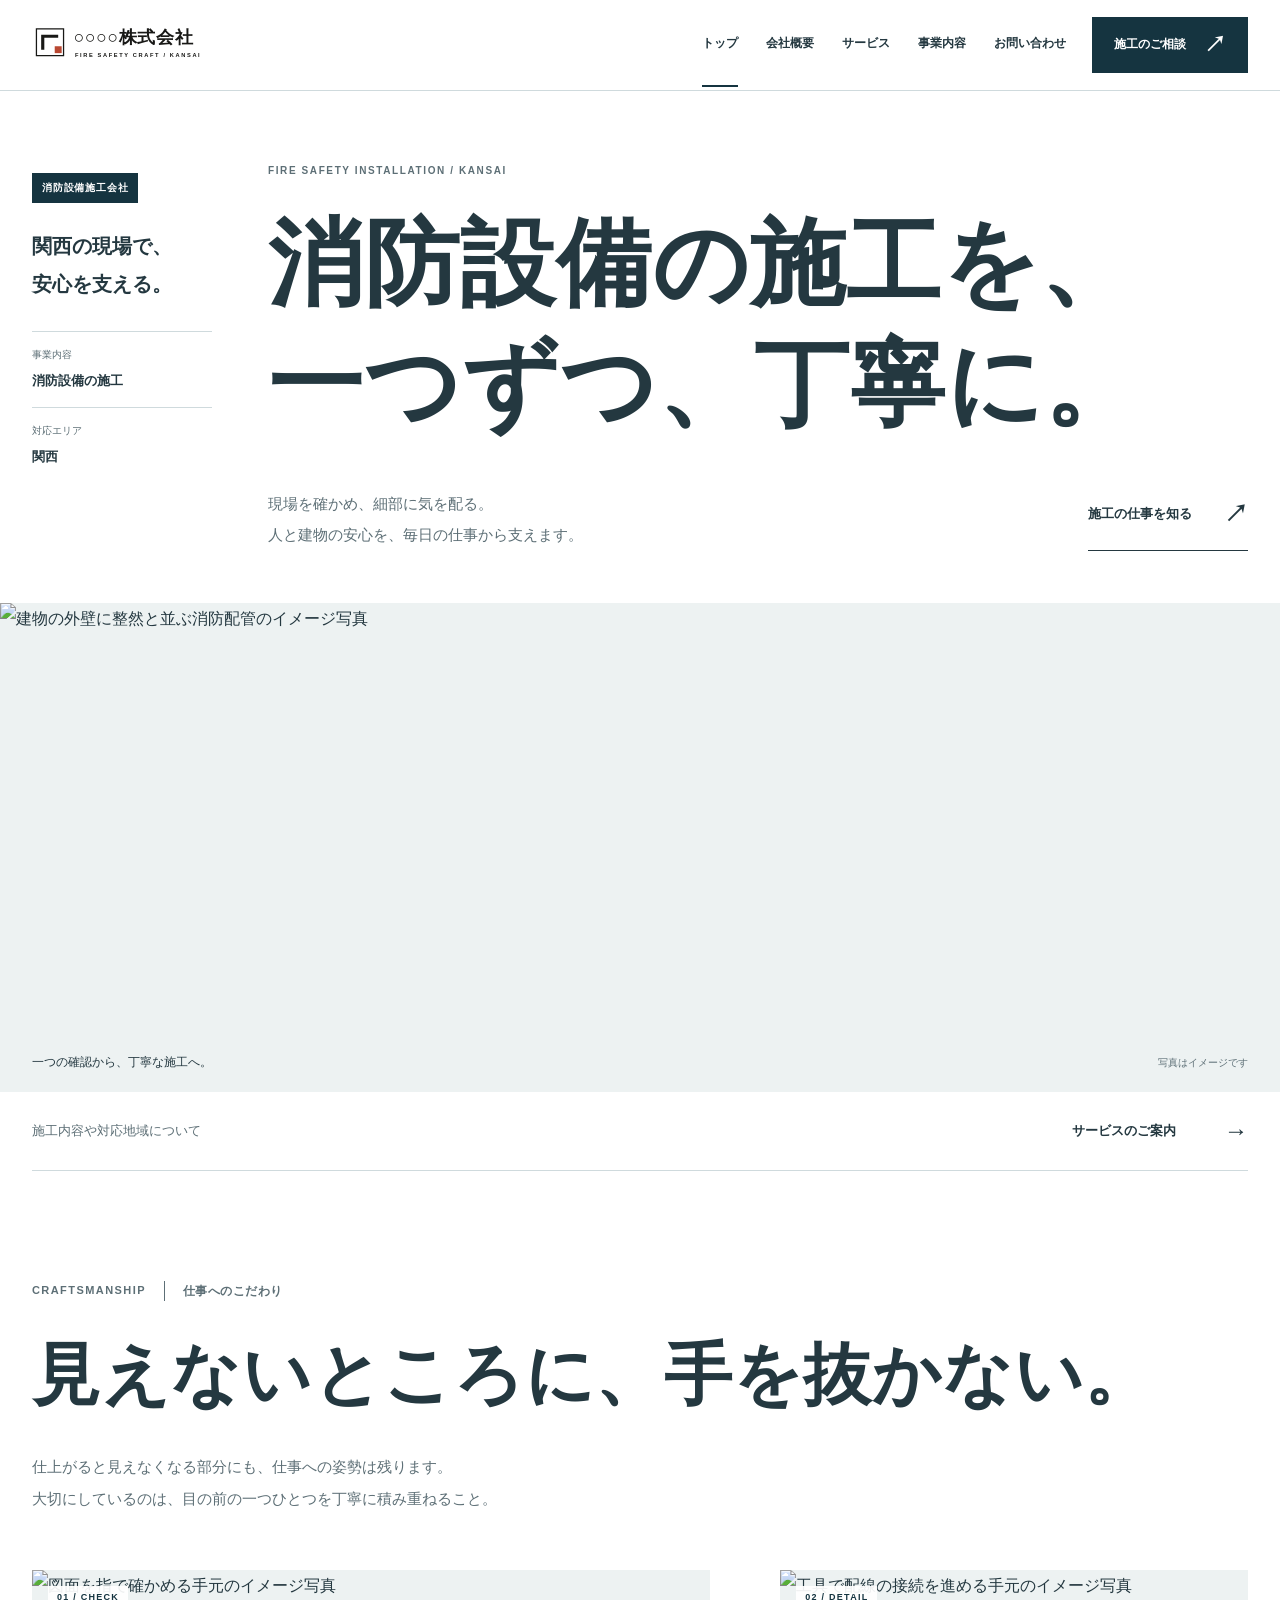
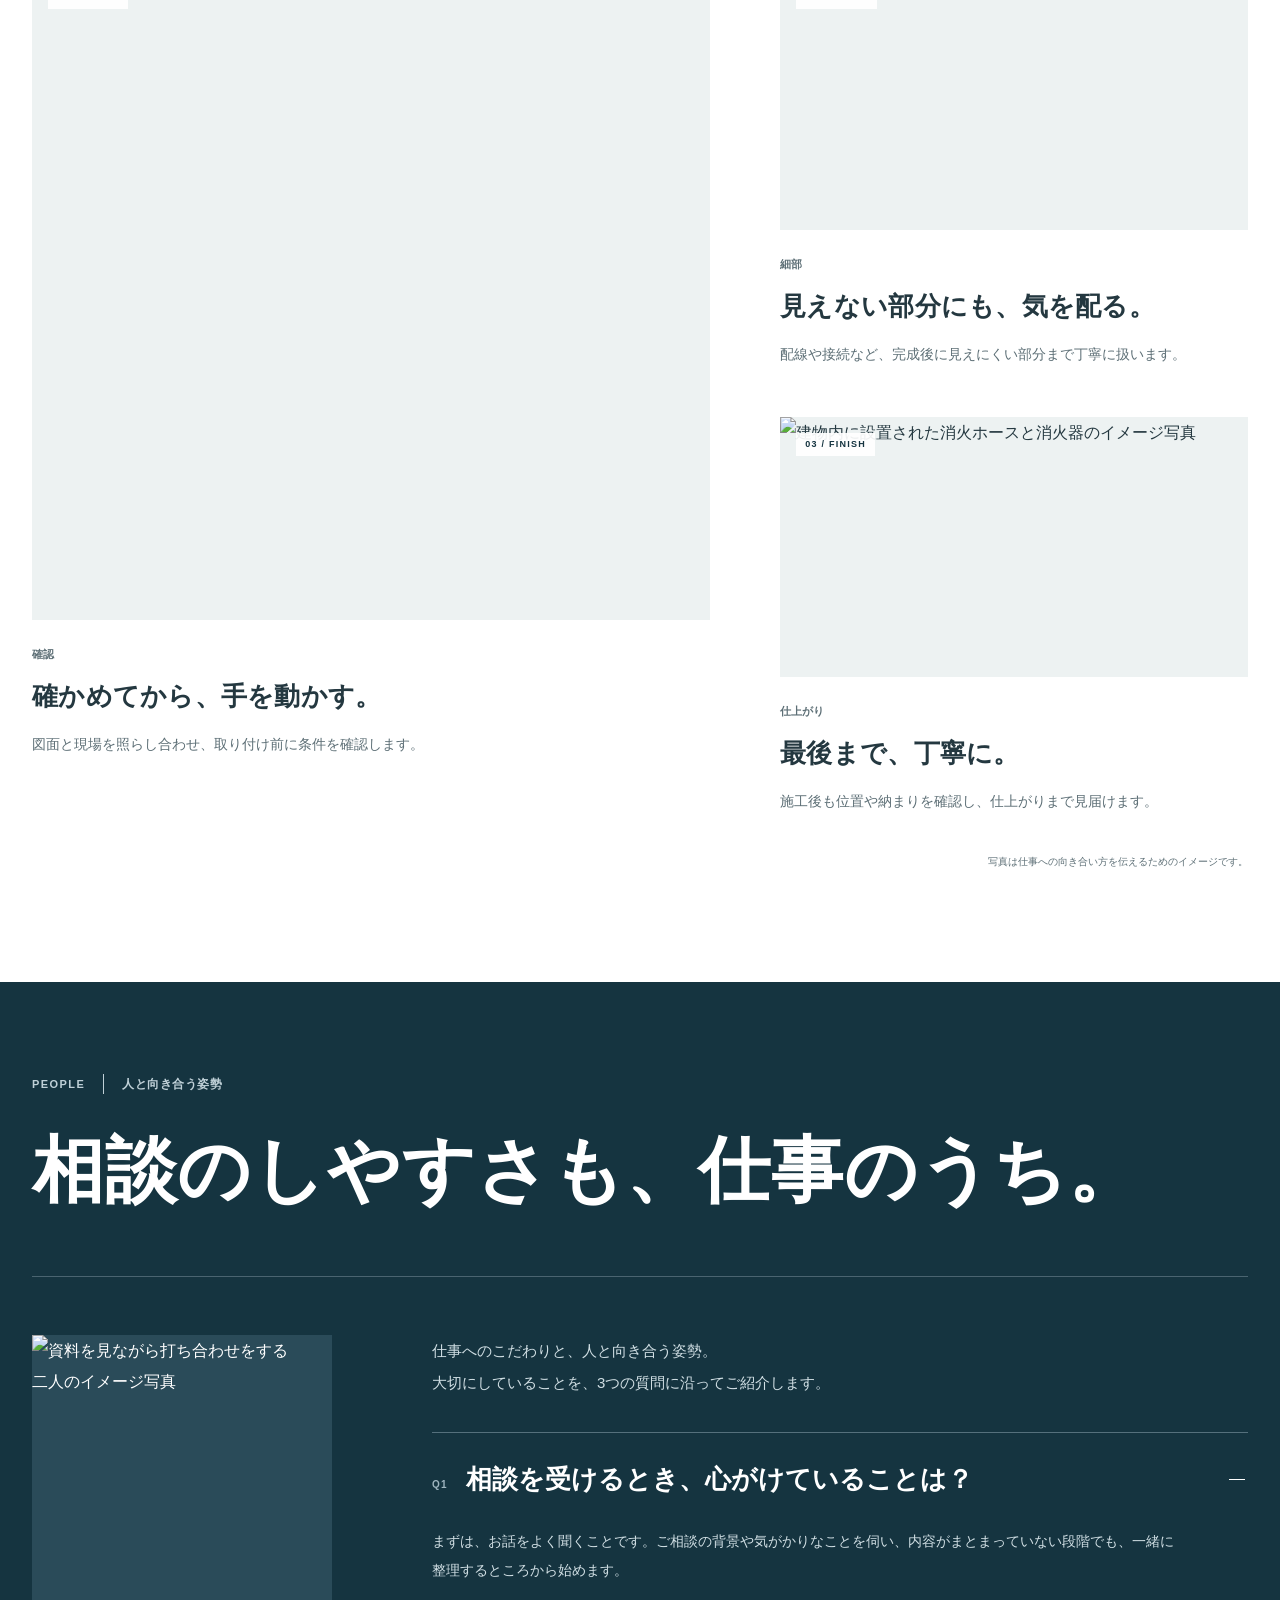
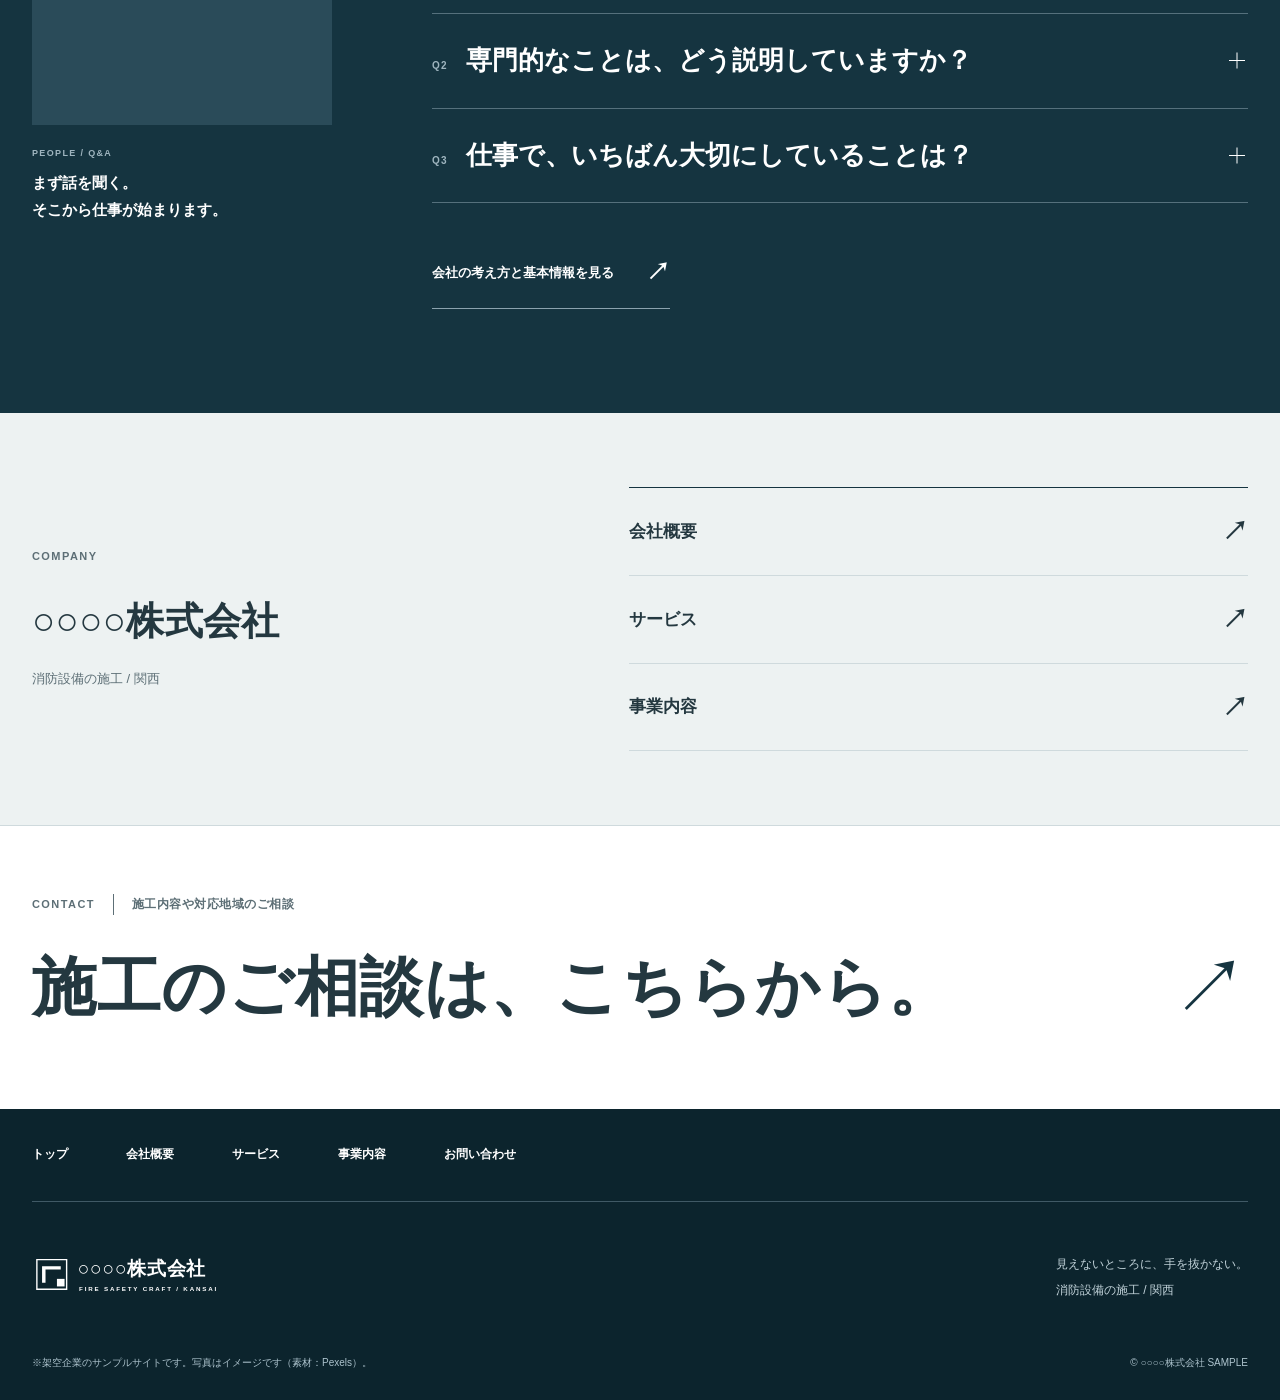
==== commit 04d65813: "人柄紹介のQ&Aを質問と回答に整え、写真7か所を別素材へ更新" ====
--- a/index.html
+++ b/index.html
@@ -7,7 +7,7 @@
   <meta name="theme-color" content="#153440">
   <title>○○○○株式会社 | 消防設備施工会社サンプル</title>
   <link rel="icon" href="assets/logo.svg?v=20260924-corporate" type="image/svg+xml">
-  <link rel="stylesheet" href="css/craft-layout.css?v=20260924-craft-layout2">
+  <link rel="stylesheet" href="css/craft-layout.css?v=20260925-photoqa">
   <link rel="stylesheet" href="css/japanese-wrap.css?v=20260918-craft">
 </head>
 <body>
@@ -26,16 +26,16 @@
     <div class="opening-bottom"><p>現場を確かめ、細部に気を配る。<br>人と建物の安心を、毎日の仕事から支えます。</p><a class="text-link" href="business.html">施工の仕事を知る<span aria-hidden="true">↗</span></a></div>
   </div>
 </div>
-<figure class="opening-panorama"><img class="" src="https://images.pexels.com/photos/8961695/pexels-photo-8961695.jpeg?auto=compress&dpr=1&w=1800" alt="現場で配管を取り付ける職人のイメージ写真" width="1800" height="1200" loading="eager" fetchpriority="high" decoding="async"><figcaption><span>一つの確認から、丁寧な施工へ。</span><span>写真はイメージです</span></figcaption></figure>
+<figure class="opening-panorama"><img class="" src="https://images.pexels.com/photos/37352142/pexels-photo-37352142.jpeg?auto=compress&dpr=1&w=1800" alt="建物の外壁に整然と並ぶ消防配管のイメージ写真" width="1800" height="1350" loading="eager" fetchpriority="high" decoding="async"><figcaption><span>一つの確認から、丁寧な施工へ。</span><span>写真はイメージです</span></figcaption></figure>
 <div class="container opening-route"><span>施工内容や対応地域について</span><a href="service.html">サービスのご案内<span aria-hidden="true">→</span></a></div>
 </section>
 
 <section class="section craft-details" id="craft"><div class="container">
   <div class="gallery-heading"><p class="eyebrow">CRAFTSMANSHIP <span>仕事へのこだわり</span></p><h2 class="section-title jp-flow"><span class="jp-phrase">見えないところに、</span><wbr><span class="jp-phrase">手を抜かない。</span></h2><p class="section-intro">仕上がると見えなくなる部分にも、仕事への姿勢は残ります。<br>大切にしているのは、目の前の一つひとつを丁寧に積み重ねること。</p></div>
   <div class="craft-gallery">
-    <figure class="craft-feature"><div class="craft-photo-wrap"><img class="hands-crop" src="https://images.pexels.com/photos/8961695/pexels-photo-8961695.jpeg?auto=compress&dpr=1&w=1800" alt="作業する手元と配管のイメージ写真" width="1800" height="1200" loading="lazy" decoding="async"><span class="photo-index">01 / CHECK</span></div><figcaption><p class="photo-topic">確認</p><h3>確かめてから、手を動かす。</h3><p>図面と現場を照らし合わせ、取り付け前に条件を確認します。</p></figcaption></figure>
-    <figure class="craft-detail"><div class="craft-photo-wrap"><img class="detail-crop" src="https://images.pexels.com/photos/21812143/pexels-photo-21812143/free-photo-of-electrician-working-with-cables.jpeg?auto=compress&dpr=1&w=1800" alt="配線の細部に向き合う作業のイメージ写真" width="1800" height="1200" loading="lazy" decoding="async"><span class="photo-index">02 / DETAIL</span></div><figcaption><p class="photo-topic">細部</p><h3>見えない部分にも、気を配る。</h3><p>配線や接続など、完成後に見えにくい部分まで丁寧に扱います。</p></figcaption></figure>
-    <figure class="craft-finish"><div class="craft-photo-wrap"><img src="https://images.pexels.com/photos/13756513/pexels-photo-13756513.jpeg?auto=compress&dpr=1&w=1800" alt="建物に設置された消防設備のイメージ写真" width="1800" height="1200" loading="lazy" decoding="async"><span class="photo-index">03 / FINISH</span></div><figcaption><p class="photo-topic">仕上がり</p><h3>最後まで、丁寧に。</h3><p>施工後も位置や納まりを確認し、仕上がりまで見届けます。</p></figcaption></figure>
+    <figure class="craft-feature"><div class="craft-photo-wrap"><img class="hands-crop" src="https://images.pexels.com/photos/3862628/pexels-photo-3862628.jpeg?auto=compress&dpr=1&w=1400" alt="図面を指で確かめる手元のイメージ写真" width="1100" height="1649" loading="lazy" decoding="async"><span class="photo-index">01 / CHECK</span></div><figcaption><p class="photo-topic">確認</p><h3>確かめてから、手を動かす。</h3><p>図面と現場を照らし合わせ、取り付け前に条件を確認します。</p></figcaption></figure>
+    <figure class="craft-detail"><div class="craft-photo-wrap"><img class="detail-crop" src="https://images.pexels.com/photos/5691588/pexels-photo-5691588.jpeg?auto=compress&dpr=1&w=1000" alt="工具で配線の接続を進める手元のイメージ写真" width="1100" height="1648" loading="lazy" decoding="async"><span class="photo-index">02 / DETAIL</span></div><figcaption><p class="photo-topic">細部</p><h3>見えない部分にも、気を配る。</h3><p>配線や接続など、完成後に見えにくい部分まで丁寧に扱います。</p></figcaption></figure>
+    <figure class="craft-finish"><div class="craft-photo-wrap"><img src="https://images.pexels.com/photos/189474/pexels-photo-189474.jpeg?auto=compress&dpr=1&w=1000" alt="建物内に設置された消火ホースと消火器のイメージ写真" width="1800" height="1200" loading="lazy" decoding="async"><span class="photo-index">03 / FINISH</span></div><figcaption><p class="photo-topic">仕上がり</p><h3>最後まで、丁寧に。</h3><p>施工後も位置や納まりを確認し、仕上がりまで見届けます。</p></figcaption></figure>
   </div>
   <p class="photo-note">写真は仕事への向き合い方を伝えるためのイメージです。</p>
 </div></section>
@@ -43,11 +43,11 @@
 <section class="conversation-section"><div class="container">
   <div class="conversation-heading"><p class="eyebrow">PEOPLE <span>人と向き合う姿勢</span></p><h2 class="section-title display-title jp-flow"><span class="jp-phrase">相談のしやすさも、</span><wbr><span class="jp-phrase">仕事のうち。</span></h2></div>
   <div class="conversation-grid">
-    <figure class="conversation-portrait"><img src="https://images.pexels.com/photos/21812143/pexels-photo-21812143/free-photo-of-electrician-working-with-cables.jpeg?auto=compress&dpr=1&w=1800" alt="設備の前で仕事に向き合う職人のイメージ写真" width="1800" height="1200" loading="lazy" decoding="async"><figcaption><span>PEOPLE / INTERVIEW</span><strong>まず話を聞く。<br>そこから仕事が始まります。</strong></figcaption></figure>
-    <div class="conversation-body"><p class="conversation-lead">施工の技術だけではなく、どんな姿勢で人と向き合うのか。<br>普段のやりとりが見えるように、Q&A形式でまとめました。</p>
-      <details class="attitude" open><summary><span class="attitude-question"><b>Q1</b>小さな疑問にも、耳を傾ける。</span><span class="attitude-toggle" aria-hidden="true"></span></summary><div><p>ご相談の背景や気がかりなことを伺います。まだ具体的にまとまっていないことも、分かる範囲からお聞かせください。</p></div></details>
-      <details class="attitude"><summary><span class="attitude-question"><b>Q2</b>分かる言葉で、きちんと伝える。</span><span class="attitude-toggle" aria-hidden="true"></span></summary><div><p>できることや確認が必要なことを、分かりやすくお伝えする。分からないことをそのままにしない、誠実なやりとりを心がけています。</p></div></details>
-      <details class="attitude"><summary><span class="attitude-question"><b>Q3</b>一つずつ確認して、仕事を進める。</span><span class="attitude-toggle" aria-hidden="true"></span></summary><div><p>現場での仕事にも、お客様とのやりとりにも、丁寧であること。小さな確認を重ねながら、信頼される会社を目指します。</p></div></details>
+    <figure class="conversation-portrait"><img src="https://images.pexels.com/photos/8278933/pexels-photo-8278933.jpeg?auto=compress&dpr=1&w=1000" alt="資料を見ながら打ち合わせをする二人のイメージ写真" width="1800" height="1200" loading="lazy" decoding="async"><figcaption><span>PEOPLE / Q&amp;A</span><strong>まず話を聞く。<br>そこから仕事が始まります。</strong></figcaption></figure>
+    <div class="conversation-body"><p class="conversation-lead">仕事へのこだわりと、人と向き合う姿勢。<br>大切にしていることを、3つの質問に沿ってご紹介します。</p>
+      <details class="attitude" open><summary><span class="attitude-question"><b>Q1</b><span>相談を受けるとき、心がけていることは？</span></span><span class="attitude-toggle" aria-hidden="true"></span></summary><div><p>まずは、お話をよく聞くことです。ご相談の背景や気がかりなことを伺い、内容がまとまっていない段階でも、一緒に整理するところから始めます。</p></div></details>
+      <details class="attitude"><summary><span class="attitude-question"><b>Q2</b><span>専門的なことは、どう説明していますか？</span></span><span class="attitude-toggle" aria-hidden="true"></span></summary><div><p>できるだけ分かりやすい言葉で伝えることを心がけています。できることや確認が必要なことをきちんとお伝えし、疑問をそのままにしないやりとりを大切にしています。</p></div></details>
+      <details class="attitude"><summary><span class="attitude-question"><b>Q3</b><span>仕事で、いちばん大切にしていることは？</span></span><span class="attitude-toggle" aria-hidden="true"></span></summary><div><p>一つひとつを確かめ、最後まで丁寧に進めることです。現場の作業でも、お客様とのやりとりでも、小さな確認を重ねることが信頼につながると考えています。</p></div></details>
       <a class="text-link text-link-light" href="about.html">会社の考え方と基本情報を見る<span aria-hidden="true">↗</span></a>
     </div>
   </div>
--- a/css/craft-layout.css
+++ b/css/craft-layout.css
@@ -43,8 +43,9 @@
 .opening-grid{display:grid;grid-template-columns:180px minmax(0,1fr);gap:56px;align-items:start}
 .opening-grid>*{min-width:0}
 .opening-meta{padding-top:11px}
-.opening-meta .eyebrow{margin-bottom:26px}
-.opening-area{font-size:20px;font-weight:700;line-height:1.9}
+.opening-business-tag{display:inline-flex;align-items:center;min-height:30px;padding:5px 10px;background:var(--ink);color:#fff;font-size:10px;font-weight:700;letter-spacing:.08em}
+.opening-area{margin-top:24px;font-size:20px;font-weight:700;line-height:1.9}
+.opening-declaration{margin:2px 0 22px;color:var(--muted);font-size:10px;font-weight:700;letter-spacing:.16em}
 .opening-meta dl{margin-top:28px}
 .opening-meta dl>div{padding:13px 0;border-top:1px solid var(--line)}
 .opening-meta dt{font-size:10px;color:var(--muted)}
@@ -55,7 +56,7 @@
 .opening-bottom>p{color:var(--muted);font-size:15px;line-height:2.1}
 .opening-bottom .text-link{flex-shrink:0}
 .opening-panorama{position:relative;background:var(--surface)}
-.opening-panorama>img{width:100%;height:430px;object-fit:cover;object-position:center 42%}
+.opening-panorama>img{width:100%;height:430px;object-fit:cover;object-position:center 76%}
 .opening-panorama figcaption{display:flex;align-items:center;justify-content:space-between;gap:24px;width:min(calc(100% - 64px),var(--max));margin-inline:auto;padding:18px 0;font-size:12px}
 .opening-panorama figcaption>span:last-child{font-size:10px;color:var(--muted)}
 .opening-route{display:flex;align-items:center;justify-content:space-between;gap:30px;padding-block:26px;border-bottom:1px solid var(--line);font-size:13px}
@@ -68,10 +69,13 @@
 .craft-gallery{display:grid;grid-template-columns:minmax(0,1.45fr) minmax(0,1fr);grid-template-rows:auto auto;gap:48px 70px;align-items:start}
 .craft-gallery figure{min-width:0}
 .craft-feature{grid-row:1/3}
-.craft-gallery img{width:100%;height:260px;object-fit:cover;background:var(--surface)}
-.craft-feature img{height:650px;object-position:42% center}
-.craft-gallery .detail-crop{object-position:22% 38%}
-.craft-finish img{object-position:center 54%}
+.craft-photo-wrap{position:relative;overflow:hidden;background:var(--surface)}
+.craft-gallery img{width:100%;height:260px;object-fit:cover;background:var(--surface);transition:transform .45s ease}
+.craft-gallery figure:hover img{transform:scale(1.018)}
+.craft-feature img{height:650px;object-position:center 45%}
+.photo-index{position:absolute;left:16px;top:16px;padding:7px 9px;background:rgba(255,255,255,.92);color:var(--ink);font-size:9px;font-weight:700;line-height:1;letter-spacing:.14em}
+.craft-gallery .detail-crop{object-position:center 44%}
+.craft-finish img{object-position:35% 15%}
 .craft-gallery figcaption{padding-top:24px}
 .photo-topic{margin-bottom:10px;font-size:11px;font-weight:700;color:var(--muted)}
 .craft-gallery h3{font-size:26px;line-height:1.55}
@@ -84,17 +88,22 @@
 .conversation-section .eyebrow{color:#bfd0d7}
 .conversation-grid{display:grid;grid-template-columns:300px minmax(0,1fr);gap:100px;margin-top:58px}
 .conversation-grid>*{min-width:0}
-.conversation-portrait img{width:100%;height:390px;object-fit:cover;object-position:69% 35%;background:#2a4b59}
-.conversation-portrait figcaption{margin-top:20px;color:#d1dfe4;font-size:13px;line-height:2}
+.conversation-portrait img{width:100%;height:390px;object-fit:cover;object-position:45% center;background:#2a4b59}
+.conversation-portrait figcaption{margin-top:20px;color:#d1dfe4;line-height:1.8}
+.conversation-portrait figcaption>span{display:block;margin-bottom:8px;color:#9fb5bf;font-size:9px;font-weight:700;letter-spacing:.15em}
+.conversation-portrait figcaption>strong{display:block;color:#fff;font-size:15px;font-weight:700}
 .conversation-lead{margin-bottom:34px;color:#d1dfe4;font-size:15px;line-height:2.1}
 .attitude{border-top:1px solid #55707c}
 .attitude:last-of-type{border-bottom:1px solid #55707c}
 .attitude summary{display:flex;align-items:center;justify-content:space-between;gap:24px;padding:25px 0;font-size:clamp(20px,2vw,26px);font-weight:700;line-height:1.7;list-style:none}
 .attitude summary::-webkit-details-marker{display:none}
-.attitude summary>span{position:relative;flex:0 0 22px;height:22px}
-.attitude summary>span::before,.attitude summary>span::after{content:"";position:absolute;left:3px;right:3px;top:10px;height:1px;background:currentColor}
-.attitude summary>span::after{transform:rotate(90deg)}
-.attitude[open] summary>span::after{display:none}
+.attitude-question{display:flex;align-items:baseline;gap:18px;min-width:0}
+.attitude-question>span{min-width:0;overflow-wrap:anywhere}
+.attitude-question>b{flex:0 0 auto;color:#9fb5bf;font-size:10px;letter-spacing:.12em}
+.attitude-toggle{position:relative;flex:0 0 22px;height:22px}
+.attitude-toggle::before,.attitude-toggle::after{content:"";position:absolute;left:3px;right:3px;top:10px;height:1px;background:currentColor}
+.attitude-toggle::after{transform:rotate(90deg)}
+.attitude[open] .attitude-toggle::after{display:none}
 .attitude>div{padding:0 48px 28px 0;color:#d1dfe4;font-size:14px;line-height:2.1}
 .text-link-light{margin-top:34px;color:#fff;border-bottom-color:#8ba2ae}
 .company-gateway{padding:74px 0;background:var(--surface)}
@@ -119,7 +128,7 @@
 .about-character{padding:12px 0 86px}
 .character-grid{display:grid;grid-template-columns:minmax(0,.8fr) minmax(0,1.5fr);gap:86px;align-items:center}
 .character-grid>*{min-width:0}
-.character-portrait img{width:100%;height:560px;object-fit:cover;object-position:65% center;background:var(--surface)}
+.character-portrait img{width:100%;height:560px;object-fit:cover;object-position:32% center;background:var(--surface)}
 .character-portrait figcaption{display:flex;justify-content:space-between;gap:18px;padding-top:14px;color:var(--muted);font-size:10px}
 .character-message>p:not(.eyebrow){margin-top:26px;color:var(--muted);font-size:15px;line-height:2.1}
 .character-message .text-link{margin-top:24px}
@@ -161,7 +170,7 @@
 /* Business: work image with a compact specification panel. */
 .business-visual{display:grid;grid-template-columns:minmax(0,2.8fr) minmax(280px,1fr);max-width:1600px;margin-inline:auto;background:var(--ink);color:#fff}
 .business-visual>figure{min-width:0}
-.business-visual>figure>img{width:100%;height:510px;object-fit:cover;object-position:center 42%;background:var(--surface)}
+.business-visual>figure>img{width:100%;height:510px;object-fit:cover;object-position:center 22%;background:var(--surface)}
 .business-visual figcaption{display:flex;align-items:center;justify-content:space-between;gap:20px;padding:18px 32px;font-size:12px}
 .business-visual figcaption>span{font-size:10px;color:#c2d3da}
 .business-spec{padding:42px 38px}
@@ -223,8 +232,8 @@
   .site-nav a[aria-current="page"]{color:#e7c591}
   .opening-grid{grid-template-columns:minmax(0,1fr);gap:28px}
   .opening-meta{display:flex;align-items:center;justify-content:space-between;gap:24px;padding:0}
-  .opening-meta .eyebrow{margin:0}
-  .opening-area{font-size:14px}
+  .opening-business-tag{flex-shrink:0}
+  .opening-area{margin:0;font-size:14px}
   .opening-meta dl{display:flex;gap:24px;margin:0}
   .opening-meta dl>div{padding:0;border:0}
   .opening-meta dt{font-size:9px}
@@ -283,13 +292,15 @@
   .business-opening{padding-top:28px}
   .opening-meta{align-items:flex-start;gap:16px}
   .opening-area{display:none}
+  .opening-business-tag{font-size:9px}
+  .opening-declaration{margin-bottom:16px;font-size:9px}
   .opening-meta dl{gap:18px}
   .opening-meta dd{font-size:10px}
   .opening-grid{gap:26px}
   .opening-bottom{display:block;margin:26px 0 30px}
   .opening-bottom>p{font-size:14px}
   .opening-bottom .text-link{margin-top:12px;font-size:12px}
-  .opening-panorama>img{height:300px;object-position:65% center}
+  .opening-panorama>img{height:300px;object-position:center 76%}
   .opening-panorama figcaption{width:calc(100% - 32px);gap:16px;padding-block:14px;font-size:10px}
   .opening-panorama figcaption>span:last-child{font-size:9px;flex-shrink:0}
   .opening-route{align-items:flex-start;flex-direction:column;gap:10px;padding-block:20px;font-size:12px}
@@ -297,7 +308,7 @@
   .gallery-heading{margin-bottom:34px}
   .craft-gallery{grid-template-columns:minmax(0,1fr);gap:38px}
   .craft-feature{grid-row:auto}
-  .craft-feature img{height:400px;object-position:40% center}
+  .craft-feature img{height:400px;object-position:center 45%}
   .craft-detail img,.craft-finish img{height:260px}
   .craft-gallery figcaption{padding-top:18px}
   .craft-gallery h3{font-size:23px}
@@ -307,10 +318,14 @@
   .conversation-heading{padding-bottom:30px}
   .conversation-grid{grid-template-columns:minmax(0,1fr);gap:30px;margin-top:30px}
   .conversation-portrait{display:grid;grid-template-columns:minmax(0,1fr) minmax(0,1fr);align-items:end;gap:22px}
-  .conversation-portrait img{height:220px;object-position:66% center}
-  .conversation-portrait figcaption{margin:0;font-size:12px}
+  .conversation-portrait img{height:220px;object-position:45% center}
+  .conversation-portrait figcaption{margin:0}
+  .conversation-portrait figcaption>span{font-size:8px}
+  .conversation-portrait figcaption>strong{font-size:12px}
   .conversation-lead{margin-bottom:26px;font-size:14px}
   .attitude summary{gap:16px;padding-block:22px;font-size:19px}
+  .attitude-question{gap:12px}
+  .attitude-question>b{font-size:9px}
   .attitude>div{padding:0 20px 24px 0;font-size:14px}
   .text-link-light{margin-top:26px}
   .company-gateway{padding:50px 0}
@@ -324,7 +339,7 @@
   .page-description{margin-top:24px;font-size:14px}
   .about-character{padding:0 0 48px}
   .character-grid{grid-template-columns:minmax(0,1fr);gap:32px}
-  .character-portrait img{height:350px;object-position:center 32%}
+  .character-portrait img{height:350px;object-position:32% center}
   .character-portrait figcaption{font-size:9px}
   .character-message>p:not(.eyebrow){margin-top:22px;font-size:14px}
   .character-promises{padding:36px 0}
@@ -354,7 +369,7 @@
   .service-human>.container{align-items:flex-start;flex-direction:column;gap:20px;padding-block:28px}
   .service-human p{font-size:14px}
   .business-visual{grid-template-columns:minmax(0,1fr)}
-  .business-visual>figure>img{height:330px;object-position:65% center}
+  .business-visual>figure>img{height:330px;object-position:center 22%}
   .business-visual figcaption{padding:16px;font-size:10px}
   .business-spec{padding:26px 16px 20px}
   .business-spec dl{display:grid;grid-template-columns:1fr 1fr;gap:0 24px}
